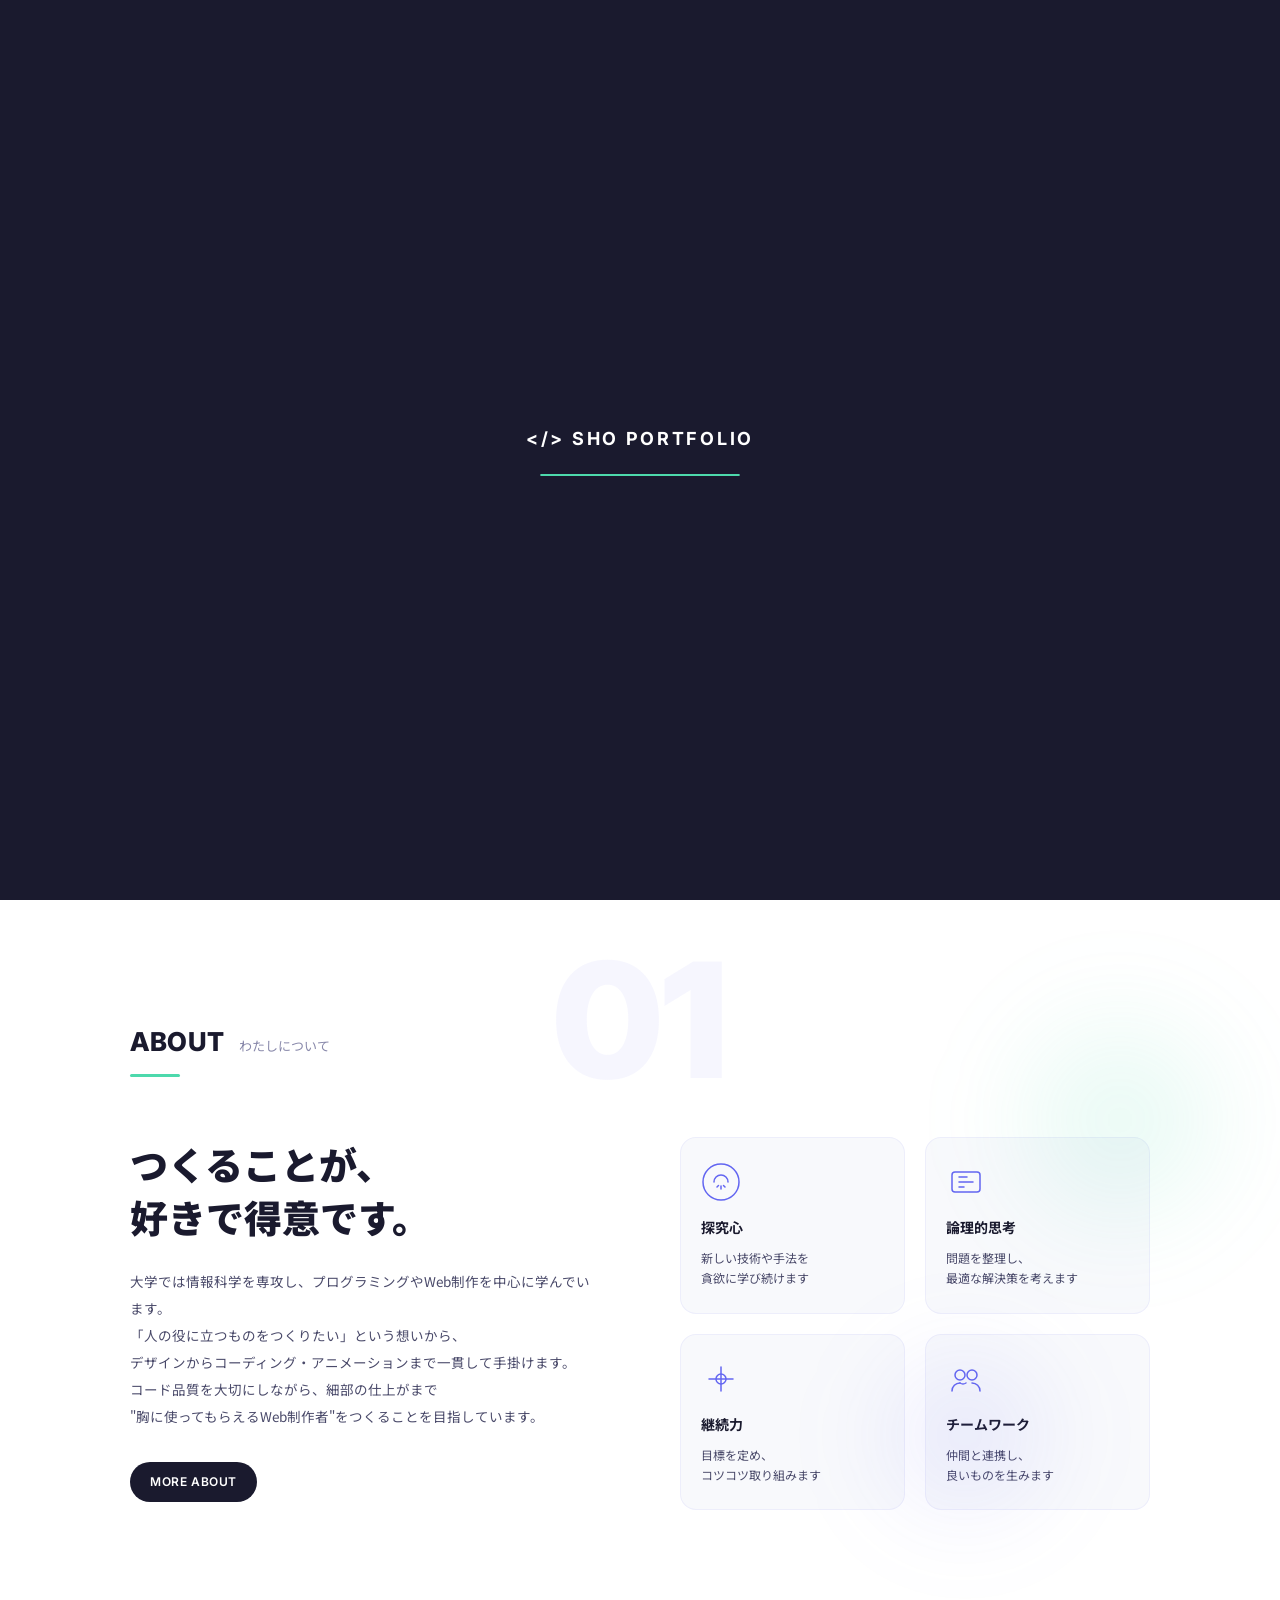
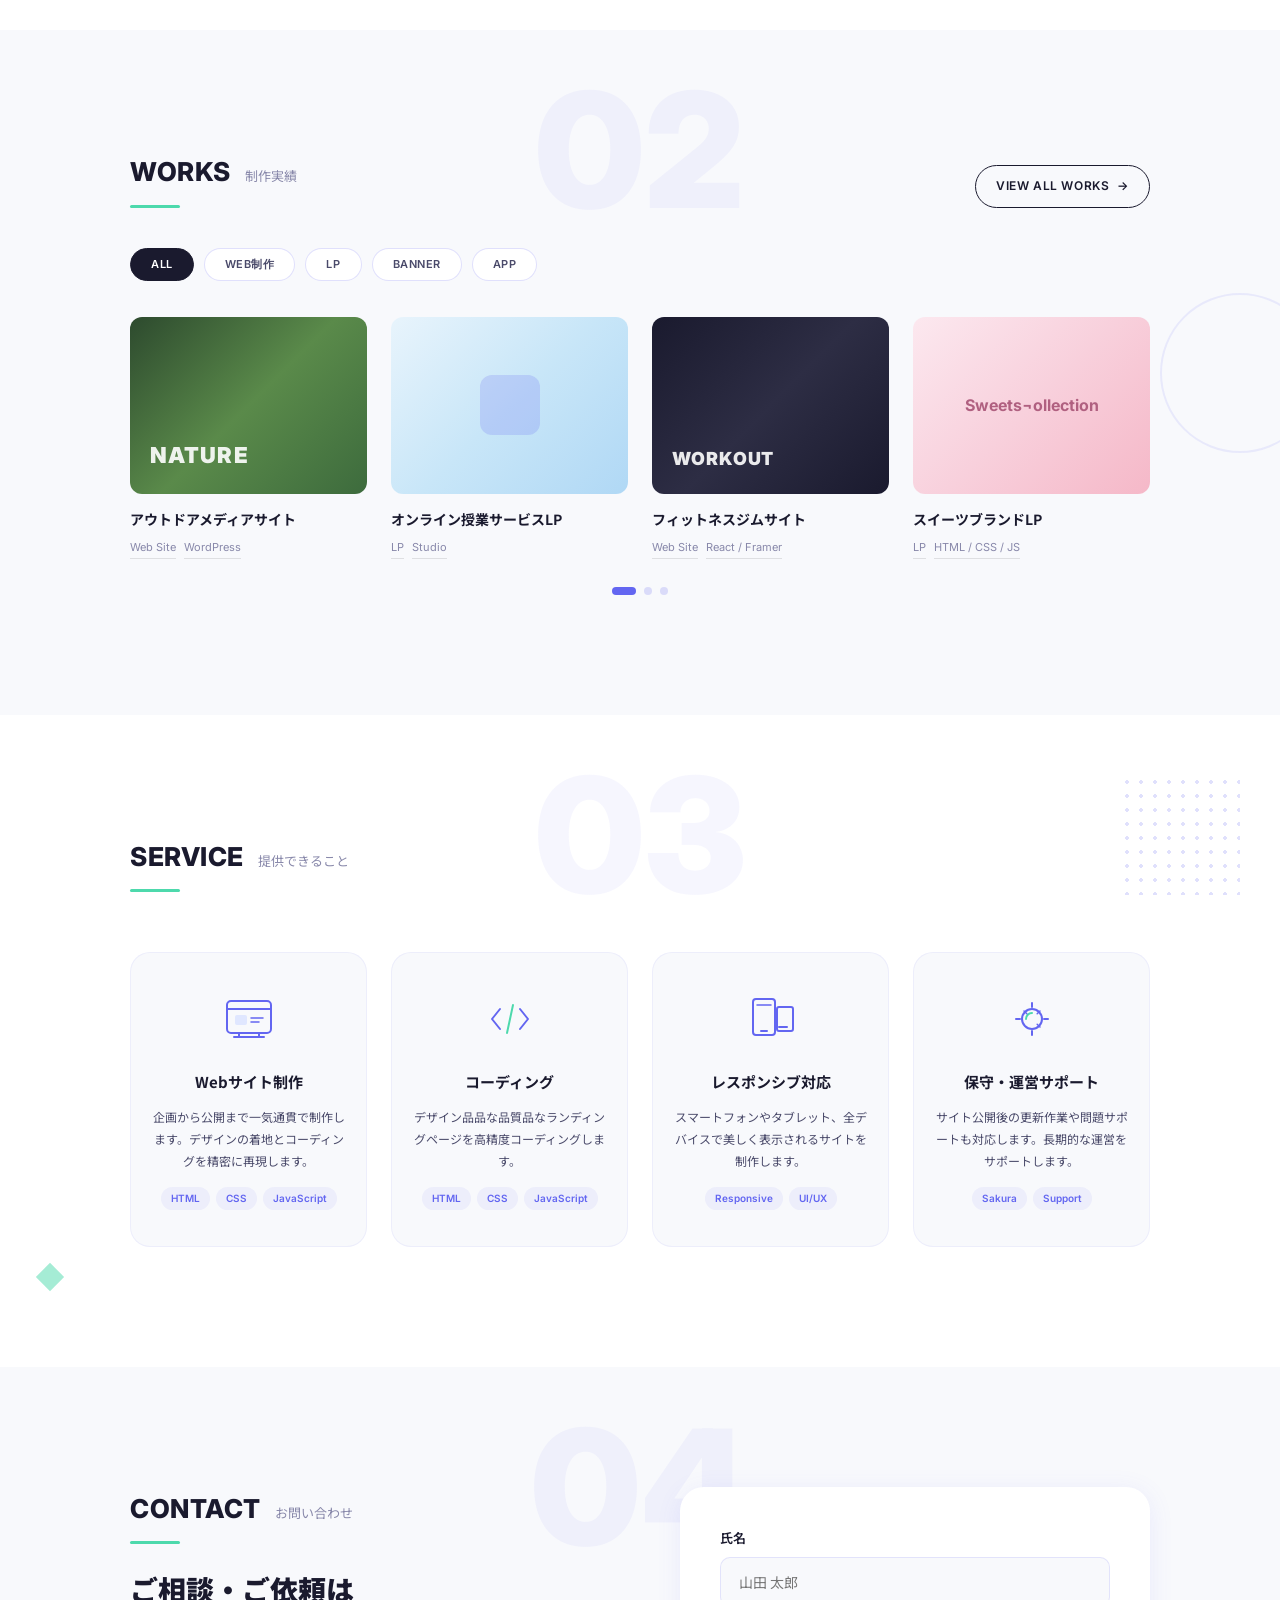
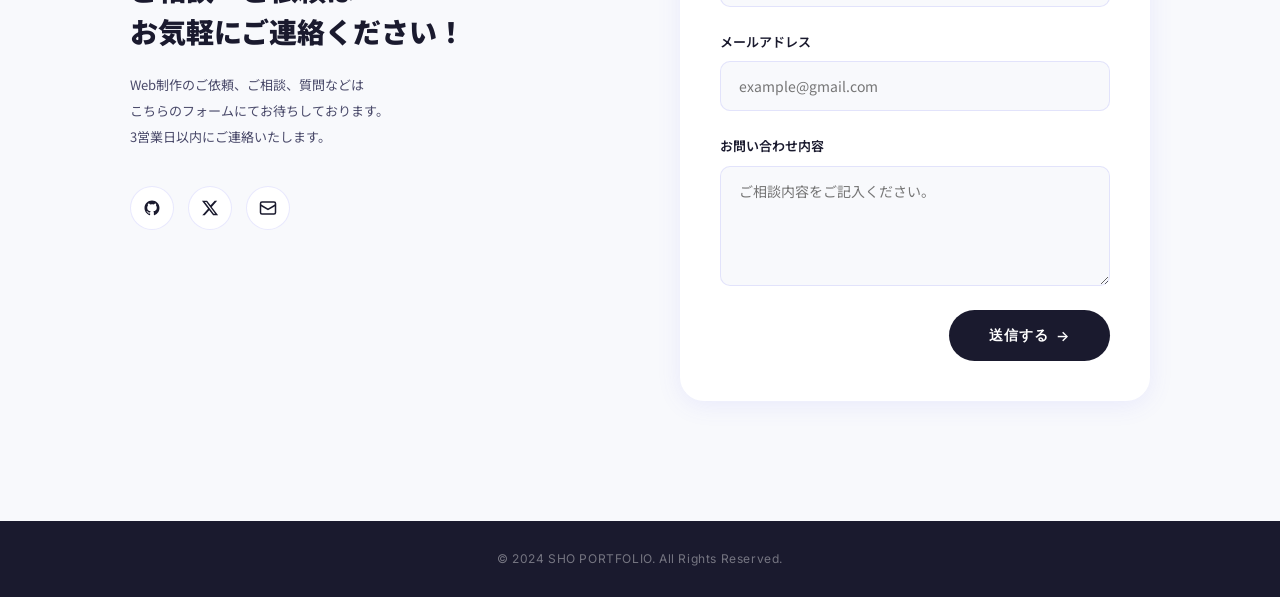
==== portfoliov3/index.html @ fa310959 "a" ====
<!DOCTYPE html>
<html lang="ja">
<head>
  <meta charset="UTF-8" />
  <meta name="viewport" content="width=device-width, initial-scale=1.0" />
  <title>SHO PORTFOLIO</title>
  <link rel="stylesheet" href="css/style.css" />
  <link rel="stylesheet" href="css/animations.css" />
  <link rel="preconnect" href="https://fonts.googleapis.com" />
  <link rel="preconnect" href="https://fonts.gstatic.com" crossorigin />
  <link href="https://fonts.googleapis.com/css2?family=Noto+Sans+JP:wght@400;500;700;900&family=Inter:wght@400;500;600;700;800&display=swap" rel="stylesheet" />
</head>
<body>

  <!-- ========== HEADER ========== -->
  <header class="header" id="header">
    <div class="header__inner">
      <a href="#" class="header__logo">
        <span class="logo-bracket">&lt;/&gt;</span>
        <span class="logo-text">SHO PORTFOLIO</span>
      </a>
      <nav class="header__nav" id="headerNav">
        <ul class="nav-list">
          <li><a href="#about" class="nav-link">ABOUT</a></li>
          <li><a href="#works" class="nav-link">WORKS</a></li>
          <li><a href="#service" class="nav-link">SERVICE</a></li>
          <li><a href="#contact" class="nav-link">CONTACT</a></li>
        </ul>
      </nav>
      <button class="header__menu-btn" id="menuBtn" aria-label="メニュー">
        <span></span>
        <span></span>
        <span></span>
      </button>
    </div>
  </header>

  <!-- ========== HERO ========== -->
  <section class="hero" id="hero">
    <div class="hero__bg-dots"></div>
    <div class="hero__inner">
      <div class="hero__content">
        <p class="hero__scroll-text">SCROLL</p>
        <h1 class="hero__title js-fade-up">
          コードで、<br />
          ワクワクを<span class="hero__title-accent">カタチ</span>にする。
        </h1>
        <p class="hero__desc js-fade-up" data-delay="100">
          ユーザーの心を動かすWebサイトをつくるために、<br />
          デザインし、コーディングし、追験しません。<br />
          つくることが好きだ、だから、もっとよくできるを繰り返す、<br />
          そんなWeb制作者を目指しています。
        </p>
        <div class="hero__btns js-fade-up" data-delay="200">
          <a href="#works" class="btn btn--primary">VIEW WORKS</a>
          <a href="#about" class="btn btn--outline">ABOUT ME <span class="btn__arrow">→</span></a>
        </div>
      </div>

      <div class="hero__visual js-fade-right">
        <!-- Decorative shapes -->
        <div class="hero__blob hero__blob--1"></div>
        <div class="hero__blob hero__blob--2"></div>
        <!-- Paper plane -->
        <div class="hero__plane">
          <svg viewBox="0 0 60 60" fill="none" xmlns="http://www.w3.org/2000/svg">
            <path d="M54 6L27 33M54 6L36 54L27 33M54 6L6 22L27 33" stroke="#6366f1" stroke-width="2.5" stroke-linecap="round" stroke-linejoin="round"/>
          </svg>
        </div>
        <!-- Code editor mockup -->
        <div class="code-editor">
          <div class="code-editor__bar">
            <span class="dot dot--red"></span>
            <span class="dot dot--yellow"></span>
            <span class="dot dot--green"></span>
          </div>
          <div class="code-editor__body">
            <div class="code-line"><span class="code-kw">function</span> <span class="code-fn">create</span><span class="code-p">()</span> <span class="code-p">{</span></div>
            <div class="code-line code-indent">idea = <span class="code-str">"ワクワク"</span>;</div>
            <div class="code-line code-indent">design = <span class="code-acc">"カタチ"</span>;</div>
            <div class="code-line code-indent"></div>
            <div class="code-line code-indent"><span class="code-kw">return</span> <span class="code-fn">impact</span><span class="code-p">(</span>idea, design<span class="code-p">)</span>;</div>
            <div class="code-line"><span class="code-p">}</span></div>
            <div class="code-cursor"></div>
          </div>
        </div>
        <!-- Bracket badge -->
        <div class="hero__badge hero__badge--curly">{ }</div>
        <div class="hero__badge hero__badge--angle">&lt;/&gt;</div>
        <!-- Dots decoration -->
        <div class="hero__dot-grid"></div>
      </div>
    </div>
  </section>

  <!-- ========== ABOUT ========== -->
  <section class="about section" id="about">
    <div class="section__number">01</div>
    <div class="about__inner inner">
      <div class="about__head js-fade-up">
        <p class="section__label">ABOUT <span class="section__label-ja">わたしについて</span></p>
        <div class="section__title-line"></div>
      </div>

      <div class="about__body">
        <div class="about__left js-fade-up">
          <h2 class="about__title">
            つくることが、<br />好きで得意です。
          </h2>
          <p class="about__text">
            大学では情報科学を専攻し、プログラミングやWeb制作を中心に学んでいます。<br />
            「人の役に立つものをつくりたい」という想いから、<br />
            デザインからコーディング・アニメーションまで一貫して手掛けます。<br />
            コード品質を大切にしながら、細部の仕上がまで<br />
            "胸に使ってもらえるWeb制作者"をつくることを目指しています。
          </p>
          <a href="#" class="btn btn--dark btn--sm">MORE ABOUT</a>
        </div>

        <div class="about__right js-fade-left">
          <div class="about__cards">
            <div class="about__card js-stagger">
              <div class="about__card-icon">
                <svg viewBox="0 0 40 40" fill="none"><circle cx="20" cy="20" r="18" stroke="#6366f1" stroke-width="1.5"/><path d="M13 20c0-3.866 3.134-7 7-7s7 3.134 7 7" stroke="#6366f1" stroke-width="1.5" stroke-linecap="round"/><path d="M20 27v-3M16 25l1.5-1.5M24 25l-1.5-1.5" stroke="#6366f1" stroke-width="1.5" stroke-linecap="round"/></svg>
              </div>
              <h3 class="about__card-title">探究心</h3>
              <p class="about__card-text">新しい技術や手法を<br />貪欲に学び続けます</p>
            </div>
            <div class="about__card js-stagger">
              <div class="about__card-icon">
                <svg viewBox="0 0 40 40" fill="none"><rect x="6" y="10" width="28" height="20" rx="3" stroke="#6366f1" stroke-width="1.5"/><path d="M13 20h14M13 15h8M13 25h5" stroke="#6366f1" stroke-width="1.5" stroke-linecap="round"/></svg>
              </div>
              <h3 class="about__card-title">論理的思考</h3>
              <p class="about__card-text">問題を整理し、<br />最適な解決策を考えます</p>
            </div>
            <div class="about__card js-stagger">
              <div class="about__card-icon">
                <svg viewBox="0 0 40 40" fill="none"><path d="M20 8v24M8 20h24" stroke="#6366f1" stroke-width="1.5" stroke-linecap="round"/><circle cx="20" cy="20" r="5" stroke="#6366f1" stroke-width="1.5"/></svg>
              </div>
              <h3 class="about__card-title">継続力</h3>
              <p class="about__card-text">目標を定め、<br />コツコツ取り組みます</p>
            </div>
            <div class="about__card js-stagger">
              <div class="about__card-icon">
                <svg viewBox="0 0 40 40" fill="none"><circle cx="14" cy="16" r="5" stroke="#6366f1" stroke-width="1.5"/><circle cx="26" cy="16" r="5" stroke="#6366f1" stroke-width="1.5"/><path d="M6 32c0-4.418 3.582-8 8-8M26 24c4.418 0 8 3.582 8 8" stroke="#6366f1" stroke-width="1.5" stroke-linecap="round"/><path d="M14 24c0 0 3 2 6 0" stroke="#6366f1" stroke-width="1.5" stroke-linecap="round"/></svg>
              </div>
              <h3 class="about__card-title">チームワーク</h3>
              <p class="about__card-text">仲間と連携し、<br />良いものを生みます</p>
            </div>
          </div>
        </div>
      </div>

      <!-- Decorative blobs -->
      <div class="about__blob about__blob--green"></div>
      <div class="about__blob about__blob--purple"></div>
    </div>
  </section>

  <!-- ========== WORKS ========== -->
  <section class="works section" id="works">
    <div class="section__number">02</div>
    <div class="works__inner inner">
      <div class="works__head js-fade-up">
        <div class="works__head-left">
          <p class="section__label">WORKS <span class="section__label-ja">制作実績</span></p>
          <div class="section__title-line"></div>
        </div>
        <a href="#" class="btn btn--outline btn--sm works__all-btn">VIEW ALL WORKS <span class="btn__arrow">→</span></a>
      </div>

      <div class="works__filter js-fade-up" data-delay="100">
        <button class="filter-btn filter-btn--active" data-filter="all">ALL</button>
        <button class="filter-btn" data-filter="web">WEB制作</button>
        <button class="filter-btn" data-filter="lp">LP</button>
        <button class="filter-btn" data-filter="banner">BANNER</button>
        <button class="filter-btn" data-filter="app">APP</button>
      </div>

      <div class="works__slider js-fade-up" data-delay="200" id="worksSlider">
        <div class="works__track" id="worksTrack">
          <div class="work-card" data-category="web">
            <div class="work-card__img work-card__img--nature">
              <div class="work-card__overlay">
                <span>→</span>
              </div>
            </div>
            <h3 class="work-card__title">アウトドアメディアサイト</h3>
            <p class="work-card__tags"><span>Web Site</span> <span>WordPress</span></p>
          </div>
          <div class="work-card" data-category="lp">
            <div class="work-card__img work-card__img--online">
              <div class="work-card__overlay">
                <span>→</span>
              </div>
            </div>
            <h3 class="work-card__title">オンライン授業サービスLP</h3>
            <p class="work-card__tags"><span>LP</span> <span>Studio</span></p>
          </div>
          <div class="work-card" data-category="web">
            <div class="work-card__img work-card__img--workout">
              <div class="work-card__overlay">
                <span>→</span>
              </div>
            </div>
            <h3 class="work-card__title">フィットネスジムサイト</h3>
            <p class="work-card__tags"><span>Web Site</span> <span>React / Framer</span></p>
          </div>
          <div class="work-card" data-category="lp">
            <div class="work-card__img work-card__img--sweets">
              <div class="work-card__overlay">
                <span>→</span>
              </div>
            </div>
            <h3 class="work-card__title">スイーツブランドLP</h3>
            <p class="work-card__tags"><span>LP</span> <span>HTML / CSS / JS</span></p>
          </div>
          <div class="work-card" data-category="app">
            <div class="work-card__img work-card__img--app">
              <div class="work-card__overlay">
                <span>→</span>
              </div>
            </div>
            <h3 class="work-card__title">タスク管理アプリ</h3>
            <p class="work-card__tags"><span>APP</span> <span>React / Node.js</span></p>
          </div>
        </div>
        <div class="works__dots" id="worksDots">
          <button class="works__dot works__dot--active" data-index="0"></button>
          <button class="works__dot" data-index="1"></button>
          <button class="works__dot" data-index="2"></button>
        </div>
      </div>
    </div>
    <div class="works__deco works__deco--circle"></div>
  </section>

  <!-- ========== SERVICE ========== -->
  <section class="service section" id="service">
    <div class="section__number">03</div>
    <div class="service__inner inner">
      <div class="service__head js-fade-up">
        <p class="section__label">SERVICE <span class="section__label-ja">提供できること</span></p>
        <div class="section__title-line"></div>
      </div>

      <div class="service__grid">
        <div class="service__card js-stagger">
          <div class="service__icon">
            <svg viewBox="0 0 60 60" fill="none" xmlns="http://www.w3.org/2000/svg">
              <rect x="8" y="12" width="44" height="32" rx="4" stroke="#6366f1" stroke-width="2"/>
              <path d="M8 20h44" stroke="#6366f1" stroke-width="2"/>
              <path d="M20 44v4M40 44v4M15 48h30" stroke="#6366f1" stroke-width="2" stroke-linecap="round"/>
              <rect x="16" y="26" width="12" height="10" rx="2" fill="#e0e7ff"/>
              <path d="M32 29h12M32 33h8" stroke="#6366f1" stroke-width="1.5" stroke-linecap="round"/>
            </svg>
          </div>
          <h3 class="service__card-title">Webサイト制作</h3>
          <p class="service__card-text">企画から公開まで一気通貫で制作します。デザインの着地とコーディングを精密に再現します。</p>
          <div class="service__tags"><span>HTML</span><span>CSS</span><span>JavaScript</span></div>
        </div>

        <div class="service__card js-stagger">
          <div class="service__icon">
            <svg viewBox="0 0 60 60" fill="none" xmlns="http://www.w3.org/2000/svg">
              <path d="M20 20l-8 10 8 10M40 20l8 10-8 10" stroke="#6366f1" stroke-width="2" stroke-linecap="round" stroke-linejoin="round"/>
              <path d="M33 16l-6 28" stroke="#4dd9ac" stroke-width="2" stroke-linecap="round"/>
            </svg>
          </div>
          <h3 class="service__card-title">コーディング</h3>
          <p class="service__card-text">デザイン品品な品質品なランディングページを高精度コーディングします。</p>
          <div class="service__tags"><span>HTML</span><span>CSS</span><span>JavaScript</span></div>
        </div>

        <div class="service__card js-stagger">
          <div class="service__icon">
            <svg viewBox="0 0 60 60" fill="none" xmlns="http://www.w3.org/2000/svg">
              <rect x="12" y="10" width="22" height="36" rx="3" stroke="#6366f1" stroke-width="2"/>
              <rect x="36" y="18" width="16" height="24" rx="2" stroke="#6366f1" stroke-width="2"/>
              <path d="M20 42h6M38 38h8" stroke="#6366f1" stroke-width="2" stroke-linecap="round"/>
              <path d="M16 16h14" stroke="#6366f1" stroke-width="1.5" stroke-linecap="round"/>
            </svg>
          </div>
          <h3 class="service__card-title">レスポンシブ対応</h3>
          <p class="service__card-text">スマートフォンやタブレット、全デバイスで美しく表示されるサイトを制作します。</p>
          <div class="service__tags"><span>Responsive</span><span>UI/UX</span></div>
        </div>

        <div class="service__card js-stagger">
          <div class="service__icon">
            <svg viewBox="0 0 60 60" fill="none" xmlns="http://www.w3.org/2000/svg">
              <path d="M30 14v4M30 42v4M14 30h4M42 30h4" stroke="#6366f1" stroke-width="2" stroke-linecap="round"/>
              <circle cx="30" cy="30" r="10" stroke="#6366f1" stroke-width="2"/>
              <path d="M24 30c0-3.314 2.686-6 6-6" stroke="#4dd9ac" stroke-width="2" stroke-linecap="round"/>
              <path d="M22 22l2.828 2.828M35.172 35.172L38 38M38 22l-2.828 2.828" stroke="#6366f1" stroke-width="1.5" stroke-linecap="round"/>
            </svg>
          </div>
          <h3 class="service__card-title">保守・運営サポート</h3>
          <p class="service__card-text">サイト公開後の更新作業や問題サポートも対応します。長期的な運営をサポートします。</p>
          <div class="service__tags"><span>Sakura</span><span>Support</span></div>
        </div>
      </div>
    </div>

    <!-- Decorative dots -->
    <div class="service__deco service__deco--dots"></div>
    <div class="service__deco service__deco--diamond"></div>
  </section>

  <!-- ========== CONTACT ========== -->
  <section class="contact section" id="contact">
    <div class="section__number">04</div>
    <div class="contact__inner inner">
      <div class="contact__left js-fade-up">
        <p class="section__label">CONTACT <span class="section__label-ja">お問い合わせ</span></p>
        <div class="section__title-line"></div>
        <h2 class="contact__title">
          ご相談・ご依頼は<br />お気軽にご連絡ください！
        </h2>
        <p class="contact__text">
          Web制作のご依頼、ご相談、質問などは<br />
          こちらのフォームにてお待ちしております。<br />
          3営業日以内にご連絡いたします。
        </p>
        <div class="contact__socials">
          <a href="#" class="social-link" aria-label="GitHub">
            <svg viewBox="0 0 24 24" fill="currentColor"><path d="M12 2C6.477 2 2 6.484 2 12.017c0 4.425 2.865 8.18 6.839 9.504.5.092.682-.217.682-.483 0-.237-.008-.868-.013-1.703-2.782.605-3.369-1.343-3.369-1.343-.454-1.158-1.11-1.466-1.11-1.466-.908-.62.069-.608.069-.608 1.003.07 1.531 1.032 1.531 1.032.892 1.53 2.341 1.088 2.91.832.092-.647.35-1.088.636-1.338-2.22-.253-4.555-1.113-4.555-4.951 0-1.093.39-1.988 1.029-2.688-.103-.253-.446-1.272.098-2.65 0 0 .84-.27 2.75 1.026A9.564 9.564 0 0112 6.844c.85.004 1.705.115 2.504.337 1.909-1.296 2.747-1.027 2.747-1.027.546 1.379.202 2.398.1 2.651.64.7 1.028 1.595 1.028 2.688 0 3.848-2.339 4.695-4.566 4.943.359.309.678.92.678 1.855 0 1.338-.012 2.419-.012 2.747 0 .268.18.58.688.482A10.019 10.019 0 0022 12.017C22 6.484 17.522 2 12 2z"/></svg>
          </a>
          <a href="#" class="social-link" aria-label="X (Twitter)">
            <svg viewBox="0 0 24 24" fill="currentColor"><path d="M18.244 2.25h3.308l-7.227 8.26 8.502 11.24H16.17l-5.214-6.817L4.99 21.75H1.68l7.73-8.835L1.254 2.25H8.08l4.713 6.231zm-1.161 17.52h1.833L7.084 4.126H5.117z"/></svg>
          </a>
          <a href="mailto:example@gmail.com" class="social-link" aria-label="メール">
            <svg viewBox="0 0 24 24" fill="none" stroke="currentColor" stroke-width="2"><rect x="2" y="4" width="20" height="16" rx="2"/><path d="M2 8l10 6 10-6"/></svg>
          </a>
        </div>
      </div>

      <div class="contact__right js-fade-left">
        <form class="contact-form" id="contactForm">
          <div class="form-group">
            <label class="form-label" for="name">氏名</label>
            <input type="text" id="name" name="name" class="form-input" placeholder="山田 太郎" required />
          </div>
          <div class="form-group">
            <label class="form-label" for="email">メールアドレス</label>
            <input type="email" id="email" name="email" class="form-input" placeholder="example@gmail.com" required />
          </div>
          <div class="form-group">
            <label class="form-label" for="message">お問い合わせ内容</label>
            <textarea id="message" name="message" class="form-textarea" placeholder="ご相談内容をご記入ください。" required></textarea>
          </div>
          <button type="submit" class="btn btn--submit">
            送信する <span class="btn__arrow">→</span>
          </button>
        </form>
      </div>
    </div>
  </section>

  <!-- ========== FOOTER ========== -->
  <footer class="footer">
    <p class="footer__copy">© 2024 SHO PORTFOLIO. All Rights Reserved.</p>
  </footer>

  <!-- Back to Top -->
  <button class="back-to-top" id="backToTop" aria-label="ページトップへ">
    <svg viewBox="0 0 24 24" fill="none" stroke="currentColor" stroke-width="2"><path d="M18 15l-6-6-6 6"/></svg>
  </button>

  <!-- Mobile Nav Overlay -->
  <div class="mobile-nav" id="mobileNav">
    <ul class="mobile-nav__list">
      <li><a href="#about" class="mobile-nav__link">ABOUT</a></li>
      <li><a href="#works" class="mobile-nav__link">WORKS</a></li>
      <li><a href="#service" class="mobile-nav__link">SERVICE</a></li>
      <li><a href="#contact" class="mobile-nav__link">CONTACT</a></li>
    </ul>
  </div>

  <script src="js/main.js"></script>
</body>
</html>
---- portfoliov3/css/style.css ----
/* =========================================
   RESET & BASE
========================================= */
*, *::before, *::after {
  box-sizing: border-box;
  margin: 0;
  padding: 0;
}

:root {
  --color-bg: #f8f9fc;
  --color-white: #ffffff;
  --color-dark: #1a1a2e;
  --color-dark-light: #2d2d44;
  --color-text: #4a4a6a;
  --color-text-light: #8888aa;
  --color-primary: #6366f1;
  --color-primary-light: #818cf8;
  --color-accent: #4dd9ac;
  --color-pink: #f0a0b8;
  --color-number: rgba(99, 102, 241, 0.06);
  --font-ja: 'Noto Sans JP', sans-serif;
  --font-en: 'Inter', sans-serif;
  --transition: 0.4s cubic-bezier(0.4, 0, 0.2, 1);
  --shadow: 0 4px 24px rgba(99, 102, 241, 0.10);
  --shadow-hover: 0 12px 40px rgba(99, 102, 241, 0.18);
}

html {
  scroll-behavior: smooth;
  font-size: 16px;
}

body {
  font-family: var(--font-ja);
  background-color: var(--color-bg);
  color: var(--color-text);
  line-height: 1.7;
  overflow-x: hidden;
}

a {
  text-decoration: none;
  color: inherit;
}

ul { list-style: none; }

img { display: block; max-width: 100%; }

.inner {
  max-width: 1100px;
  margin: 0 auto;
  padding: 0 40px;
}

/* =========================================
   SCROLL ANIMATION BASE STATES
========================================= */
.js-fade-up {
  opacity: 0;
  transform: translateY(40px);
  transition: opacity 0.7s ease, transform 0.7s ease;
}

.js-fade-right {
  opacity: 0;
  transform: translateX(60px);
  transition: opacity 0.8s ease, transform 0.8s ease;
}

.js-fade-left {
  opacity: 0;
  transform: translateX(-60px);
  transition: opacity 0.8s ease, transform 0.8s ease;
}

.js-stagger {
  opacity: 0;
  transform: translateY(30px);
  transition: opacity 0.6s ease, transform 0.6s ease;
}

.js-fade-up.is-visible,
.js-fade-right.is-visible,
.js-fade-left.is-visible,
.js-stagger.is-visible {
  opacity: 1;
  transform: translate(0, 0);
}

/* =========================================
   BUTTONS
========================================= */
.btn {
  display: inline-flex;
  align-items: center;
  gap: 8px;
  padding: 14px 28px;
  border-radius: 50px;
  font-family: var(--font-en);
  font-size: 13px;
  font-weight: 600;
  letter-spacing: 0.05em;
  cursor: pointer;
  border: none;
  transition: var(--transition);
  position: relative;
  overflow: hidden;
}

.btn::before {
  content: '';
  position: absolute;
  inset: 0;
  background: rgba(255,255,255,0.15);
  transform: translateX(-100%);
  transition: transform 0.3s ease;
}

.btn:hover::before {
  transform: translateX(0);
}

.btn--primary {
  background: var(--color-dark);
  color: var(--color-white);
}

.btn--primary:hover {
  background: var(--color-primary);
  transform: translateY(-2px);
  box-shadow: var(--shadow-hover);
}

.btn--outline {
  background: transparent;
  color: var(--color-dark);
  border: 1.5px solid var(--color-dark);
}

.btn--outline:hover {
  background: var(--color-dark);
  color: var(--color-white);
  transform: translateY(-2px);
}

.btn--dark {
  background: var(--color-dark);
  color: var(--color-white);
}

.btn--dark:hover {
  background: var(--color-primary);
  transform: translateY(-2px);
  box-shadow: var(--shadow-hover);
}

.btn--sm {
  padding: 10px 20px;
  font-size: 12px;
}

.btn--submit {
  background: var(--color-dark);
  color: var(--color-white);
  padding: 16px 40px;
  font-size: 14px;
  margin-left: auto;
}

.btn--submit:hover {
  background: var(--color-primary);
  transform: translateY(-2px);
  box-shadow: var(--shadow-hover);
}

.btn__arrow {
  display: inline-block;
  transition: transform 0.3s ease;
}

.btn:hover .btn__arrow {
  transform: translateX(4px);
}

/* =========================================
   SECTION COMMON
========================================= */
.section {
  position: relative;
  padding: 120px 0;
  overflow: hidden;
}

.section__number {
  position: absolute;
  top: 40px;
  left: 50%;
  transform: translateX(-50%);
  font-family: var(--font-en);
  font-size: 160px;
  font-weight: 900;
  color: var(--color-number);
  line-height: 1;
  pointer-events: none;
  user-select: none;
  z-index: 0;
}

.section__label {
  font-family: var(--font-en);
  font-size: 26px;
  font-weight: 800;
  color: var(--color-dark);
  letter-spacing: 0.02em;
  display: flex;
  align-items: baseline;
  gap: 14px;
}

.section__label-ja {
  font-family: var(--font-ja);
  font-size: 13px;
  font-weight: 400;
  color: var(--color-text-light);
  letter-spacing: 0;
}

.section__title-line {
  width: 50px;
  height: 3px;
  background: var(--color-accent);
  border-radius: 2px;
  margin-top: 10px;
  position: relative;
  overflow: hidden;
}

.section__title-line::after {
  content: '';
  position: absolute;
  left: -100%;
  top: 0;
  width: 100%;
  height: 100%;
  background: var(--color-primary);
  animation: lineSlide 2s ease 0.5s infinite;
}

@keyframes lineSlide {
  0% { left: -100%; }
  50% { left: 0%; }
  100% { left: 100%; }
}

/* =========================================
   HEADER
========================================= */
.header {
  position: fixed;
  top: 0;
  left: 0;
  width: 100%;
  z-index: 100;
  padding: 20px 0;
  transition: background 0.4s ease, box-shadow 0.4s ease, padding 0.4s ease;
}

.header.is-scrolled {
  background: rgba(248, 249, 252, 0.95);
  backdrop-filter: blur(10px);
  box-shadow: 0 2px 20px rgba(99, 102, 241, 0.08);
  padding: 14px 0;
}

.header__inner {
  max-width: 1200px;
  margin: 0 auto;
  padding: 0 40px;
  display: flex;
  align-items: center;
  justify-content: space-between;
}

.header__logo {
  display: flex;
  align-items: center;
  gap: 8px;
}

.logo-bracket {
  font-family: var(--font-en);
  font-size: 16px;
  font-weight: 700;
  color: var(--color-primary);
}

.logo-text {
  font-family: var(--font-en);
  font-size: 13px;
  font-weight: 700;
  letter-spacing: 0.1em;
  color: var(--color-dark);
}

.nav-list {
  display: flex;
  gap: 36px;
}

.nav-link {
  font-family: var(--font-en);
  font-size: 12px;
  font-weight: 600;
  letter-spacing: 0.1em;
  color: var(--color-dark);
  position: relative;
  transition: color 0.3s ease;
}

.nav-link::after {
  content: '';
  position: absolute;
  bottom: -4px;
  left: 0;
  width: 0;
  height: 2px;
  background: var(--color-primary);
  transition: width 0.3s ease;
  border-radius: 1px;
}

.nav-link:hover { color: var(--color-primary); }
.nav-link:hover::after { width: 100%; }

.header__menu-btn {
  display: none;
  flex-direction: column;
  gap: 5px;
  background: none;
  border: none;
  cursor: pointer;
  padding: 4px;
  width: 36px;
  height: 36px;
  justify-content: center;
  align-items: center;
}

.header__menu-btn span {
  display: block;
  width: 22px;
  height: 2px;
  background: var(--color-dark);
  border-radius: 1px;
  transition: var(--transition);
}

.header__menu-btn.is-open span:nth-child(1) {
  transform: translateY(7px) rotate(45deg);
}
.header__menu-btn.is-open span:nth-child(2) {
  opacity: 0;
}
.header__menu-btn.is-open span:nth-child(3) {
  transform: translateY(-7px) rotate(-45deg);
}

/* Mobile Nav */
.mobile-nav {
  position: fixed;
  inset: 0;
  background: var(--color-dark);
  z-index: 99;
  display: flex;
  align-items: center;
  justify-content: center;
  opacity: 0;
  pointer-events: none;
  transition: opacity 0.4s ease;
}

.mobile-nav.is-open {
  opacity: 1;
  pointer-events: all;
}

.mobile-nav__list {
  text-align: center;
  display: flex;
  flex-direction: column;
  gap: 40px;
}

.mobile-nav__link {
  font-family: var(--font-en);
  font-size: 32px;
  font-weight: 700;
  color: var(--color-white);
  letter-spacing: 0.1em;
  transition: color 0.3s ease;
}

.mobile-nav__link:hover {
  color: var(--color-accent);
}

/* =========================================
   HERO
========================================= */
.hero {
  min-height: 100vh;
  display: flex;
  align-items: center;
  padding: 120px 0 80px;
  position: relative;
  overflow: hidden;
}

.hero__bg-dots {
  position: absolute;
  inset: 0;
  background-image: radial-gradient(circle, rgba(99,102,241,0.08) 1px, transparent 1px);
  background-size: 30px 30px;
  pointer-events: none;
}

.hero__inner {
  max-width: 1200px;
  margin: 0 auto;
  padding: 0 40px;
  display: grid;
  grid-template-columns: 1fr 1fr;
  gap: 60px;
  align-items: center;
  width: 100%;
  position: relative;
  z-index: 1;
}

.hero__content {
  position: relative;
}

.hero__scroll-text {
  position: absolute;
  left: -80px;
  top: 50%;
  transform: translateY(-50%) rotate(-90deg);
  font-family: var(--font-en);
  font-size: 10px;
  font-weight: 600;
  letter-spacing: 0.3em;
  color: var(--color-text-light);
  display: flex;
  align-items: center;
  gap: 8px;
}

.hero__scroll-text::before {
  content: '';
  width: 40px;
  height: 1px;
  background: var(--color-text-light);
  display: block;
  animation: scrollLine 2s ease infinite;
}

@keyframes scrollLine {
  0%, 100% { transform: scaleX(1); opacity: 1; }
  50% { transform: scaleX(0.5); opacity: 0.5; }
}

.hero__title {
  font-family: var(--font-ja);
  font-size: clamp(32px, 4vw, 52px);
  font-weight: 900;
  color: var(--color-dark);
  line-height: 1.3;
  margin-bottom: 24px;
  animation: fadeSlideUp 0.9s ease 0.2s both;
}

.hero__title-accent {
  color: var(--color-accent);
  position: relative;
  display: inline-block;
}

.hero__title-accent::after {
  content: '';
  position: absolute;
  bottom: 2px;
  left: 0;
  width: 100%;
  height: 4px;
  background: var(--color-accent);
  opacity: 0.3;
  border-radius: 2px;
}

.hero__desc {
  font-size: 14px;
  line-height: 1.9;
  color: var(--color-text);
  margin-bottom: 36px;
  animation: fadeSlideUp 0.9s ease 0.4s both;
}

.hero__btns {
  display: flex;
  gap: 16px;
  flex-wrap: wrap;
  animation: fadeSlideUp 0.9s ease 0.6s both;
}

@keyframes fadeSlideUp {
  from {
    opacity: 0;
    transform: translateY(30px);
  }
  to {
    opacity: 1;
    transform: translateY(0);
  }
}

/* Hero Visual */
.hero__visual {
  position: relative;
  height: 460px;
  animation: fadeSlideRight 1s ease 0.4s both;
}

@keyframes fadeSlideRight {
  from {
    opacity: 0;
    transform: translateX(40px);
  }
  to {
    opacity: 1;
    transform: translateX(0);
  }
}

.hero__blob {
  position: absolute;
  border-radius: 50%;
  filter: blur(50px);
  pointer-events: none;
}

.hero__blob--1 {
  width: 280px;
  height: 280px;
  background: radial-gradient(circle, rgba(77, 217, 172, 0.25) 0%, transparent 70%);
  top: -20px;
  right: 20px;
  animation: blobFloat 6s ease-in-out infinite;
}

.hero__blob--2 {
  width: 200px;
  height: 200px;
  background: radial-gradient(circle, rgba(99, 102, 241, 0.15) 0%, transparent 70%);
  bottom: 20px;
  left: 20px;
  animation: blobFloat 8s ease-in-out infinite reverse;
}

@keyframes blobFloat {
  0%, 100% { transform: translate(0, 0) scale(1); }
  33% { transform: translate(10px, -15px) scale(1.05); }
  66% { transform: translate(-10px, 10px) scale(0.95); }
}

.hero__plane {
  position: absolute;
  top: 10px;
  right: 60px;
  width: 60px;
  height: 60px;
  animation: planeFly 4s ease-in-out infinite;
  z-index: 2;
}

@keyframes planeFly {
  0%, 100% { transform: translate(0, 0) rotate(0deg); }
  25% { transform: translate(8px, -8px) rotate(5deg); }
  75% { transform: translate(-5px, 5px) rotate(-3deg); }
}

/* Code Editor */
.code-editor {
  position: absolute;
  top: 50%;
  left: 50%;
  transform: translate(-50%, -50%);
  width: 340px;
  background: var(--color-white);
  border-radius: 16px;
  box-shadow: 0 20px 60px rgba(99, 102, 241, 0.15);
  overflow: hidden;
  z-index: 2;
}

.code-editor__bar {
  background: #f0f0f4;
  padding: 12px 16px;
  display: flex;
  gap: 8px;
  align-items: center;
}

.dot {
  width: 12px;
  height: 12px;
  border-radius: 50%;
}
.dot--red { background: #ff5f57; }
.dot--yellow { background: #ffbd2e; }
.dot--green { background: #28ca41; }

.code-editor__body {
  padding: 20px 24px;
  font-family: 'Consolas', 'Monaco', monospace;
  font-size: 13.5px;
  line-height: 1.8;
  background: var(--color-white);
}

.code-line {
  white-space: nowrap;
}

.code-indent {
  padding-left: 20px;
}

.code-kw { color: #6366f1; font-weight: 600; }
.code-fn { color: #06b6d4; }
.code-p { color: #64748b; }
.code-str { color: var(--color-primary); }
.code-acc { color: var(--color-accent); }

.code-cursor {
  display: inline-block;
  width: 2px;
  height: 18px;
  background: var(--color-primary);
  vertical-align: middle;
  margin-left: 2px;
  animation: blink 1s step-end infinite;
}

@keyframes blink {
  0%, 100% { opacity: 1; }
  50% { opacity: 0; }
}

/* Badges */
.hero__badge {
  position: absolute;
  background: var(--color-white);
  border-radius: 12px;
  box-shadow: var(--shadow);
  font-family: var(--font-en);
  font-weight: 700;
  color: var(--color-primary);
  display: flex;
  align-items: center;
  justify-content: center;
  z-index: 3;
}

.hero__badge--curly {
  top: 60px;
  right: 0;
  width: 56px;
  height: 56px;
  font-size: 18px;
  animation: badgeFloat 3s ease-in-out infinite;
}

.hero__badge--angle {
  bottom: 80px;
  right: -10px;
  width: 56px;
  height: 56px;
  font-size: 16px;
  background: var(--color-primary);
  color: var(--color-white);
  animation: badgeFloat 4s ease-in-out infinite reverse;
}

@keyframes badgeFloat {
  0%, 100% { transform: translateY(0); }
  50% { transform: translateY(-10px); }
}

.hero__dot-grid {
  position: absolute;
  bottom: 20px;
  left: -20px;
  width: 100px;
  height: 100px;
  background-image: radial-gradient(circle, rgba(99,102,241,0.3) 2px, transparent 2px);
  background-size: 14px 14px;
  pointer-events: none;
  z-index: 1;
}

/* =========================================
   ABOUT
========================================= */
.about {
  background: var(--color-white);
}

.about__inner {
  position: relative;
  z-index: 1;
}

.about__head {
  margin-bottom: 60px;
}

.about__body {
  display: grid;
  grid-template-columns: 1fr 1fr;
  gap: 80px;
  align-items: start;
}

.about__title {
  font-size: clamp(26px, 3vw, 38px);
  font-weight: 900;
  color: var(--color-dark);
  line-height: 1.4;
  margin-bottom: 24px;
}

.about__text {
  font-size: 13.5px;
  line-height: 2;
  color: var(--color-text);
  margin-bottom: 32px;
}

.about__cards {
  display: grid;
  grid-template-columns: 1fr 1fr;
  gap: 20px;
}

.about__card {
  background: var(--color-bg);
  border-radius: 16px;
  padding: 24px 20px;
  border: 1px solid rgba(99, 102, 241, 0.08);
  transition: var(--transition);
}

.about__card:hover {
  transform: translateY(-4px);
  box-shadow: var(--shadow-hover);
  border-color: rgba(99, 102, 241, 0.2);
}

.about__card-icon {
  width: 40px;
  height: 40px;
  margin-bottom: 14px;
}

.about__card-title {
  font-size: 14px;
  font-weight: 700;
  color: var(--color-dark);
  margin-bottom: 8px;
}

.about__card-text {
  font-size: 12px;
  line-height: 1.7;
  color: var(--color-text);
}

/* About blobs */
.about__blob {
  position: absolute;
  border-radius: 50%;
  pointer-events: none;
}

.about__blob--green {
  width: 300px;
  height: 300px;
  background: radial-gradient(circle, rgba(77, 217, 172, 0.15) 0%, transparent 70%);
  top: -50px;
  right: -80px;
  filter: blur(40px);
  animation: blobFloat 7s ease-in-out infinite;
}

.about__blob--purple {
  width: 250px;
  height: 250px;
  background: radial-gradient(circle, rgba(99, 102, 241, 0.12) 0%, transparent 70%);
  bottom: -50px;
  right: 100px;
  filter: blur(40px);
  animation: blobFloat 9s ease-in-out infinite reverse;
}

/* =========================================
   WORKS
========================================= */
.works {
  background: var(--color-bg);
}

.works__inner {
  position: relative;
  z-index: 1;
}

.works__head {
  display: flex;
  align-items: flex-end;
  justify-content: space-between;
  margin-bottom: 40px;
  gap: 20px;
}

.works__filter {
  display: flex;
  gap: 10px;
  flex-wrap: wrap;
  margin-bottom: 36px;
}

.filter-btn {
  padding: 8px 20px;
  border-radius: 50px;
  border: 1.5px solid rgba(99, 102, 241, 0.2);
  background: var(--color-white);
  font-family: var(--font-en);
  font-size: 11px;
  font-weight: 600;
  letter-spacing: 0.05em;
  color: var(--color-text);
  cursor: pointer;
  transition: var(--transition);
}

.filter-btn:hover,
.filter-btn--active {
  background: var(--color-dark);
  border-color: var(--color-dark);
  color: var(--color-white);
}

.works__slider {
  overflow: hidden;
  position: relative;
}

.works__track {
  display: flex;
  gap: 24px;
  transition: transform 0.6s cubic-bezier(0.4, 0, 0.2, 1);
}

.work-card {
  flex: 0 0 calc(25% - 18px);
  cursor: pointer;
  transition: var(--transition);
}

.work-card:hover {
  transform: translateY(-6px);
}

.work-card__img {
  width: 100%;
  aspect-ratio: 4/3;
  border-radius: 12px;
  overflow: hidden;
  margin-bottom: 14px;
  position: relative;
}

.work-card__img--nature {
  background: linear-gradient(135deg, #2d4a2e 0%, #5a8a4a 50%, #3d6b3d 100%);
}

.work-card__img--nature::after {
  content: 'NATURE';
  position: absolute;
  bottom: 20px;
  left: 20px;
  font-family: var(--font-en);
  font-size: 22px;
  font-weight: 900;
  color: rgba(255,255,255,0.9);
  letter-spacing: 0.05em;
}

.work-card__img--online {
  background: linear-gradient(135deg, #e8f4fc 0%, #c8e6f8 50%, #b0d8f5 100%);
}

.work-card__img--online::after {
  content: '';
  position: absolute;
  top: 50%;
  left: 50%;
  transform: translate(-50%, -50%);
  width: 60px;
  height: 60px;
  background: var(--color-primary);
  border-radius: 12px;
  opacity: 0.2;
}

.work-card__img--workout {
  background: linear-gradient(135deg, #1a1a2e 0%, #2d2d44 50%, #1a1a2e 100%);
}

.work-card__img--workout::after {
  content: 'WORKOUT';
  position: absolute;
  bottom: 20px;
  left: 20px;
  font-family: var(--font-en);
  font-size: 18px;
  font-weight: 900;
  color: rgba(255,255,255,0.9);
  letter-spacing: 0.05em;
}

.work-card__img--sweets {
  background: linear-gradient(135deg, #fce8ef 0%, #f8d0dc 50%, #f5b8c8 100%);
}

.work-card__img--sweets::after {
  content: 'Sweets\ACollection';
  white-space: pre;
  position: absolute;
  top: 50%;
  left: 50%;
  transform: translate(-50%, -50%);
  font-family: var(--font-en);
  font-size: 16px;
  font-weight: 700;
  color: #b06080;
  text-align: center;
  line-height: 1.4;
}

.work-card__img--app {
  background: linear-gradient(135deg, #1e3a5f 0%, #2d5f8a 50%, #1e3a5f 100%);
}

.work-card__img--app::after {
  content: 'TASK APP';
  position: absolute;
  bottom: 20px;
  left: 20px;
  font-family: var(--font-en);
  font-size: 18px;
  font-weight: 900;
  color: rgba(255,255,255,0.9);
  letter-spacing: 0.05em;
}

.work-card__overlay {
  position: absolute;
  inset: 0;
  background: rgba(99, 102, 241, 0.0);
  display: flex;
  align-items: center;
  justify-content: center;
  transition: var(--transition);
  border-radius: 12px;
}

.work-card__overlay span {
  font-size: 28px;
  color: var(--color-white);
  opacity: 0;
  transform: scale(0.8);
  transition: var(--transition);
}

.work-card:hover .work-card__overlay {
  background: rgba(99, 102, 241, 0.5);
}

.work-card:hover .work-card__overlay span {
  opacity: 1;
  transform: scale(1);
}

.work-card__title {
  font-size: 14px;
  font-weight: 700;
  color: var(--color-dark);
  margin-bottom: 6px;
}

.work-card__tags {
  display: flex;
  gap: 8px;
  flex-wrap: wrap;
}

.work-card__tags span {
  font-family: var(--font-en);
  font-size: 11px;
  color: var(--color-text-light);
  border-bottom: 1px solid rgba(0,0,0,0.1);
  padding-bottom: 1px;
}

.works__dots {
  display: flex;
  gap: 8px;
  justify-content: center;
  margin-top: 28px;
}

.works__dot {
  width: 8px;
  height: 8px;
  border-radius: 50%;
  background: rgba(99, 102, 241, 0.2);
  border: none;
  cursor: pointer;
  transition: var(--transition);
  padding: 0;
}

.works__dot--active {
  background: var(--color-primary);
  width: 24px;
  border-radius: 4px;
}

.works__deco--circle {
  position: absolute;
  right: -40px;
  top: 50%;
  transform: translateY(-50%);
  width: 160px;
  height: 160px;
  border: 2px solid rgba(99, 102, 241, 0.1);
  border-radius: 50%;
  pointer-events: none;
}

/* =========================================
   SERVICE
========================================= */
.service {
  background: var(--color-white);
}

.service__inner {
  position: relative;
  z-index: 1;
}

.service__head {
  margin-bottom: 60px;
}

.service__grid {
  display: grid;
  grid-template-columns: repeat(4, 1fr);
  gap: 24px;
}

.service__card {
  text-align: center;
  padding: 36px 20px;
  border-radius: 20px;
  background: var(--color-bg);
  border: 1px solid rgba(99, 102, 241, 0.08);
  transition: var(--transition);
}

.service__card:hover {
  transform: translateY(-8px);
  box-shadow: var(--shadow-hover);
  border-color: rgba(99, 102, 241, 0.2);
  background: var(--color-white);
}

.service__icon {
  width: 60px;
  height: 60px;
  margin: 0 auto 20px;
}

.service__card-title {
  font-size: 15px;
  font-weight: 700;
  color: var(--color-dark);
  margin-bottom: 12px;
}

.service__card-text {
  font-size: 12px;
  line-height: 1.8;
  color: var(--color-text);
  margin-bottom: 16px;
}

.service__tags {
  display: flex;
  gap: 6px;
  justify-content: center;
  flex-wrap: wrap;
}

.service__tags span {
  font-family: var(--font-en);
  font-size: 10px;
  font-weight: 600;
  color: var(--color-primary);
  background: rgba(99, 102, 241, 0.08);
  padding: 3px 10px;
  border-radius: 50px;
}

.service__deco--dots {
  position: absolute;
  top: 60px;
  right: 40px;
  width: 120px;
  height: 120px;
  background-image: radial-gradient(circle, rgba(99,102,241,0.2) 2px, transparent 2px);
  background-size: 14px 14px;
  pointer-events: none;
}

.service__deco--diamond {
  position: absolute;
  bottom: 80px;
  left: 40px;
  width: 20px;
  height: 20px;
  background: var(--color-accent);
  transform: rotate(45deg);
  opacity: 0.5;
  pointer-events: none;
  animation: diamondPulse 3s ease-in-out infinite;
}

@keyframes diamondPulse {
  0%, 100% { transform: rotate(45deg) scale(1); opacity: 0.5; }
  50% { transform: rotate(45deg) scale(1.3); opacity: 0.8; }
}

/* =========================================
   CONTACT
========================================= */
.contact {
  background: var(--color-bg);
}

.contact__inner {
  position: relative;
  z-index: 1;
  display: grid;
  grid-template-columns: 1fr 1fr;
  gap: 80px;
  align-items: start;
}

.contact__title {
  font-size: clamp(20px, 2.5vw, 28px);
  font-weight: 900;
  color: var(--color-dark);
  line-height: 1.5;
  margin: 24px 0 20px;
}

.contact__text {
  font-size: 13px;
  line-height: 2;
  color: var(--color-text);
  margin-bottom: 36px;
}

.contact__socials {
  display: flex;
  gap: 14px;
}

.social-link {
  width: 44px;
  height: 44px;
  border-radius: 50%;
  background: var(--color-white);
  border: 1.5px solid rgba(99, 102, 241, 0.15);
  display: flex;
  align-items: center;
  justify-content: center;
  color: var(--color-dark);
  transition: var(--transition);
}

.social-link svg {
  width: 18px;
  height: 18px;
}

.social-link:hover {
  background: var(--color-dark);
  border-color: var(--color-dark);
  color: var(--color-white);
  transform: translateY(-3px);
  box-shadow: var(--shadow);
}

/* Contact Form */
.contact-form {
  display: flex;
  flex-direction: column;
  gap: 24px;
  background: var(--color-white);
  padding: 40px;
  border-radius: 24px;
  box-shadow: var(--shadow);
}

.form-group {
  display: flex;
  flex-direction: column;
  gap: 8px;
}

.form-label {
  font-size: 13px;
  font-weight: 600;
  color: var(--color-dark);
}

.form-input,
.form-textarea {
  padding: 14px 18px;
  border: 1.5px solid rgba(99, 102, 241, 0.15);
  border-radius: 10px;
  font-family: var(--font-ja);
  font-size: 14px;
  color: var(--color-dark);
  background: var(--color-bg);
  transition: border-color 0.3s ease, box-shadow 0.3s ease;
  outline: none;
}

.form-input:focus,
.form-textarea:focus {
  border-color: var(--color-primary);
  box-shadow: 0 0 0 3px rgba(99, 102, 241, 0.1);
  background: var(--color-white);
}

.form-textarea {
  height: 120px;
  resize: vertical;
  min-height: 100px;
}

/* =========================================
   FOOTER
========================================= */
.footer {
  background: var(--color-dark);
  padding: 28px 40px;
  text-align: center;
}

.footer__copy {
  font-family: var(--font-en);
  font-size: 12px;
  color: rgba(255, 255, 255, 0.4);
  letter-spacing: 0.05em;
}

/* =========================================
   BACK TO TOP
========================================= */
.back-to-top {
  position: fixed;
  bottom: 32px;
  right: 32px;
  width: 48px;
  height: 48px;
  border-radius: 50%;
  background: var(--color-dark);
  color: var(--color-white);
  border: none;
  cursor: pointer;
  display: flex;
  align-items: center;
  justify-content: center;
  z-index: 50;
  opacity: 0;
  transform: translateY(20px);
  transition: var(--transition);
  box-shadow: var(--shadow);
}

.back-to-top.is-visible {
  opacity: 1;
  transform: translateY(0);
}

.back-to-top:hover {
  background: var(--color-primary);
  transform: translateY(-4px);
  box-shadow: var(--shadow-hover);
}

.back-to-top svg {
  width: 20px;
  height: 20px;
}

/* =========================================
   RESPONSIVE
========================================= */
@media (max-width: 1024px) {
  .service__grid {
    grid-template-columns: repeat(2, 1fr);
  }
  
  .work-card {
    flex: 0 0 calc(33.333% - 16px);
  }
  
  .hero__inner {
    gap: 40px;
  }
  
  .about__body {
    gap: 50px;
  }
}

@media (max-width: 768px) {
  .section {
    padding: 80px 0;
  }
  
  .section__number {
    font-size: 100px;
  }
  
  .inner {
    padding: 0 24px;
  }
  
  /* Header */
  .header__nav {
    display: none;
  }
  
  .header__menu-btn {
    display: flex;
  }
  
  /* Hero */
  .hero__inner {
    grid-template-columns: 1fr;
    gap: 60px;
    padding: 0 24px;
  }
  
  .hero__visual {
    height: 320px;
    order: -1;
  }
  
  .hero__scroll-text {
    display: none;
  }
  
  .code-editor {
    width: 280px;
  }
  
  /* About */
  .about__body {
    grid-template-columns: 1fr;
    gap: 50px;
  }
  
  .about__cards {
    grid-template-columns: repeat(2, 1fr);
  }
  
  /* Works */
  .works__head {
    flex-direction: column;
    align-items: flex-start;
  }
  
  .work-card {
    flex: 0 0 calc(100% - 0px);
  }
  
  /* Service */
  .service__grid {
    grid-template-columns: repeat(2, 1fr);
  }
  
  /* Contact */
  .contact__inner {
    grid-template-columns: 1fr;
    gap: 50px;
  }
  
  .contact-form {
    padding: 28px 24px;
  }
  
  .works__all-btn {
    display: none;
  }
  
  .header__inner {
    padding: 0 24px;
  }
  
  .hero__btns {
    flex-direction: column;
    width: fit-content;
  }
}

@media (max-width: 480px) {
  .about__cards {
    grid-template-columns: 1fr 1fr;
    gap: 14px;
  }
  
  .service__grid {
    grid-template-columns: 1fr;
  }
  
  .hero__visual {
    height: 260px;
  }
  
  .code-editor {
    width: 240px;
    font-size: 11px;
  }
}
---- portfoliov3/css/animations.css ----
/* =============================================
   LOADING SCREEN
============================================= */
.loader {
  position: fixed;
  inset: 0;
  background: var(--color-dark);
  z-index: 9999;
  display: flex;
  align-items: center;
  justify-content: center;
  flex-direction: column;
  gap: 20px;
  transition: opacity 0.6s ease, visibility 0.6s ease;
}

.loader.is-hidden {
  opacity: 0;
  visibility: hidden;
  pointer-events: none;
}

.loader__logo {
  font-family: var(--font-en);
  font-size: 18px;
  font-weight: 700;
  color: var(--color-white);
  letter-spacing: 0.15em;
  opacity: 0;
  animation: loaderFadeIn 0.6s ease 0.3s forwards;
}

.loader__bar-wrap {
  width: 200px;
  height: 2px;
  background: rgba(255,255,255,0.1);
  border-radius: 1px;
  overflow: hidden;
  opacity: 0;
  animation: loaderFadeIn 0.6s ease 0.5s forwards;
}

.loader__bar {
  height: 100%;
  background: var(--color-accent);
  width: 0;
  border-radius: 1px;
  animation: loaderProgress 1.4s ease 0.6s forwards;
}

@keyframes loaderFadeIn {
  to { opacity: 1; }
}

@keyframes loaderProgress {
  to { width: 100%; }
}

/* =============================================
   TYPEWRITER EFFECT
============================================= */
.typewriter-cursor {
  display: inline-block;
  width: 2px;
  height: 1em;
  background: var(--color-accent);
  margin-left: 2px;
  vertical-align: middle;
  animation: blink 1s step-end infinite;
}

/* =============================================
   WORKS CARD HIDE/SHOW
============================================= */
.work-card.is-hidden {
  display: none;
}

/* =============================================
   WORKS CARD HIDE/SHOW
============================================= */
.work-card.is-hidden {
  display: none;
}
.form-success {
  text-align: center;
  padding: 40px;
  display: none;
}

.form-success.is-active {
  display: block;
  animation: fadeSlideUp 0.6s ease both;
}

.form-success__icon {
  width: 60px;
  height: 60px;
  background: var(--color-accent);
  border-radius: 50%;
  display: flex;
  align-items: center;
  justify-content: center;
  margin: 0 auto 16px;
  color: white;
  font-size: 24px;
}

.form-success__title {
  font-size: 18px;
  font-weight: 700;
  color: var(--color-dark);
  margin-bottom: 8px;
}

.form-success__text {
  font-size: 13px;
  color: var(--color-text);
}

/* =============================================
   HOVER REVEAL LINE (nav underline boost)
============================================= */
.nav-link.is-active {
  color: var(--color-primary);
}
.nav-link.is-active::after {
  width: 100%;
}
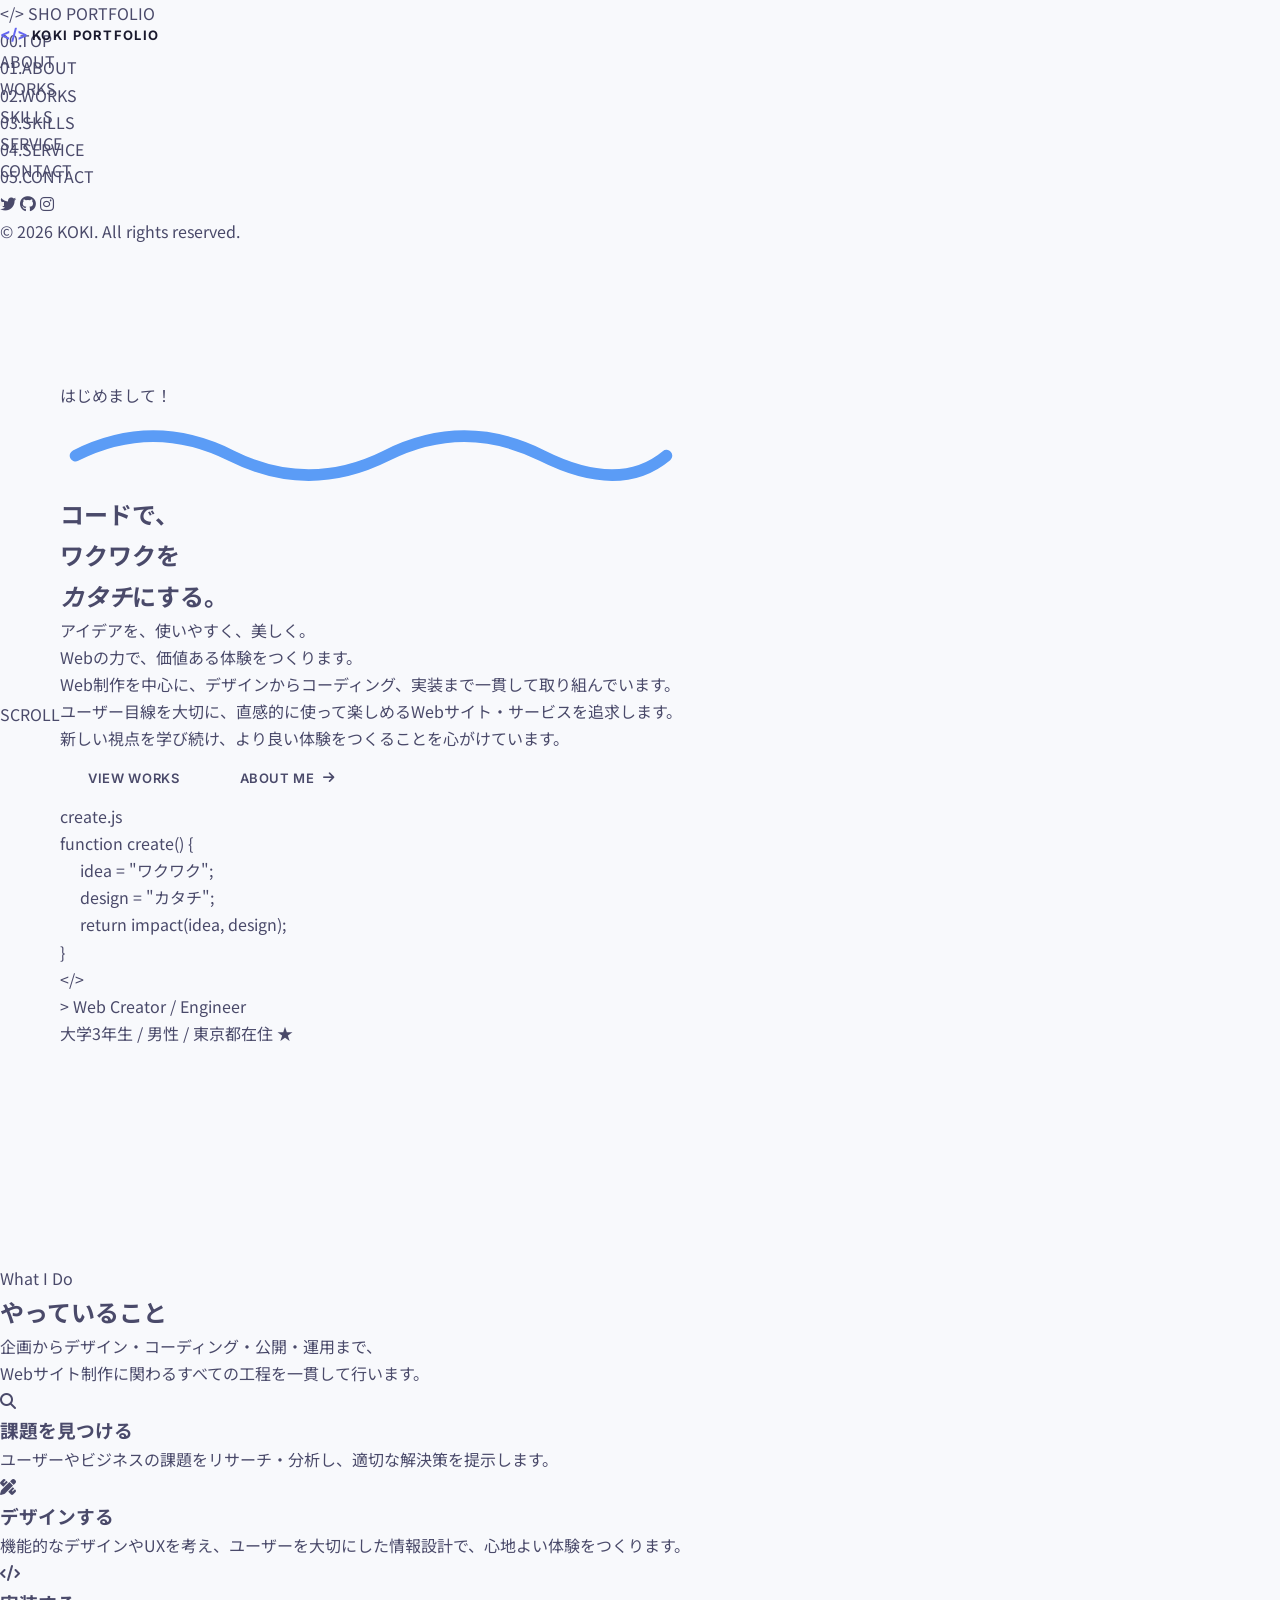
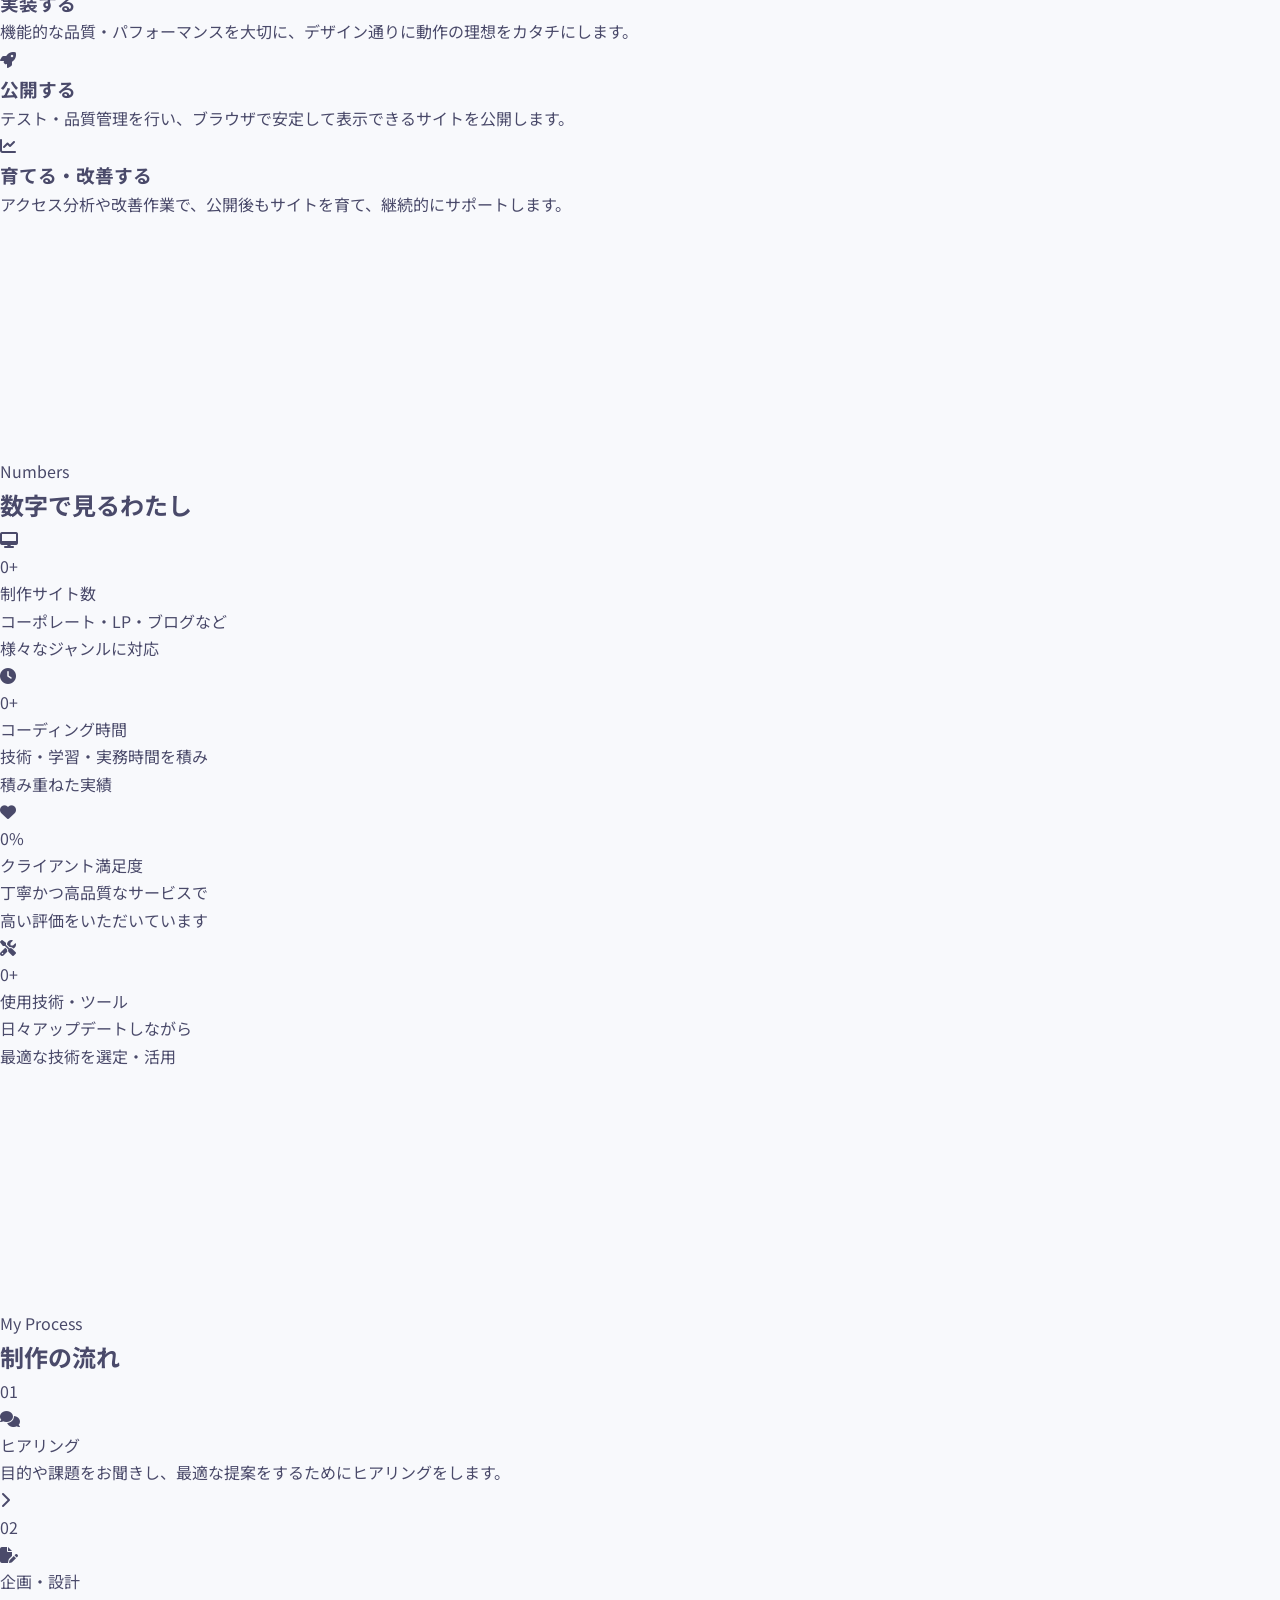
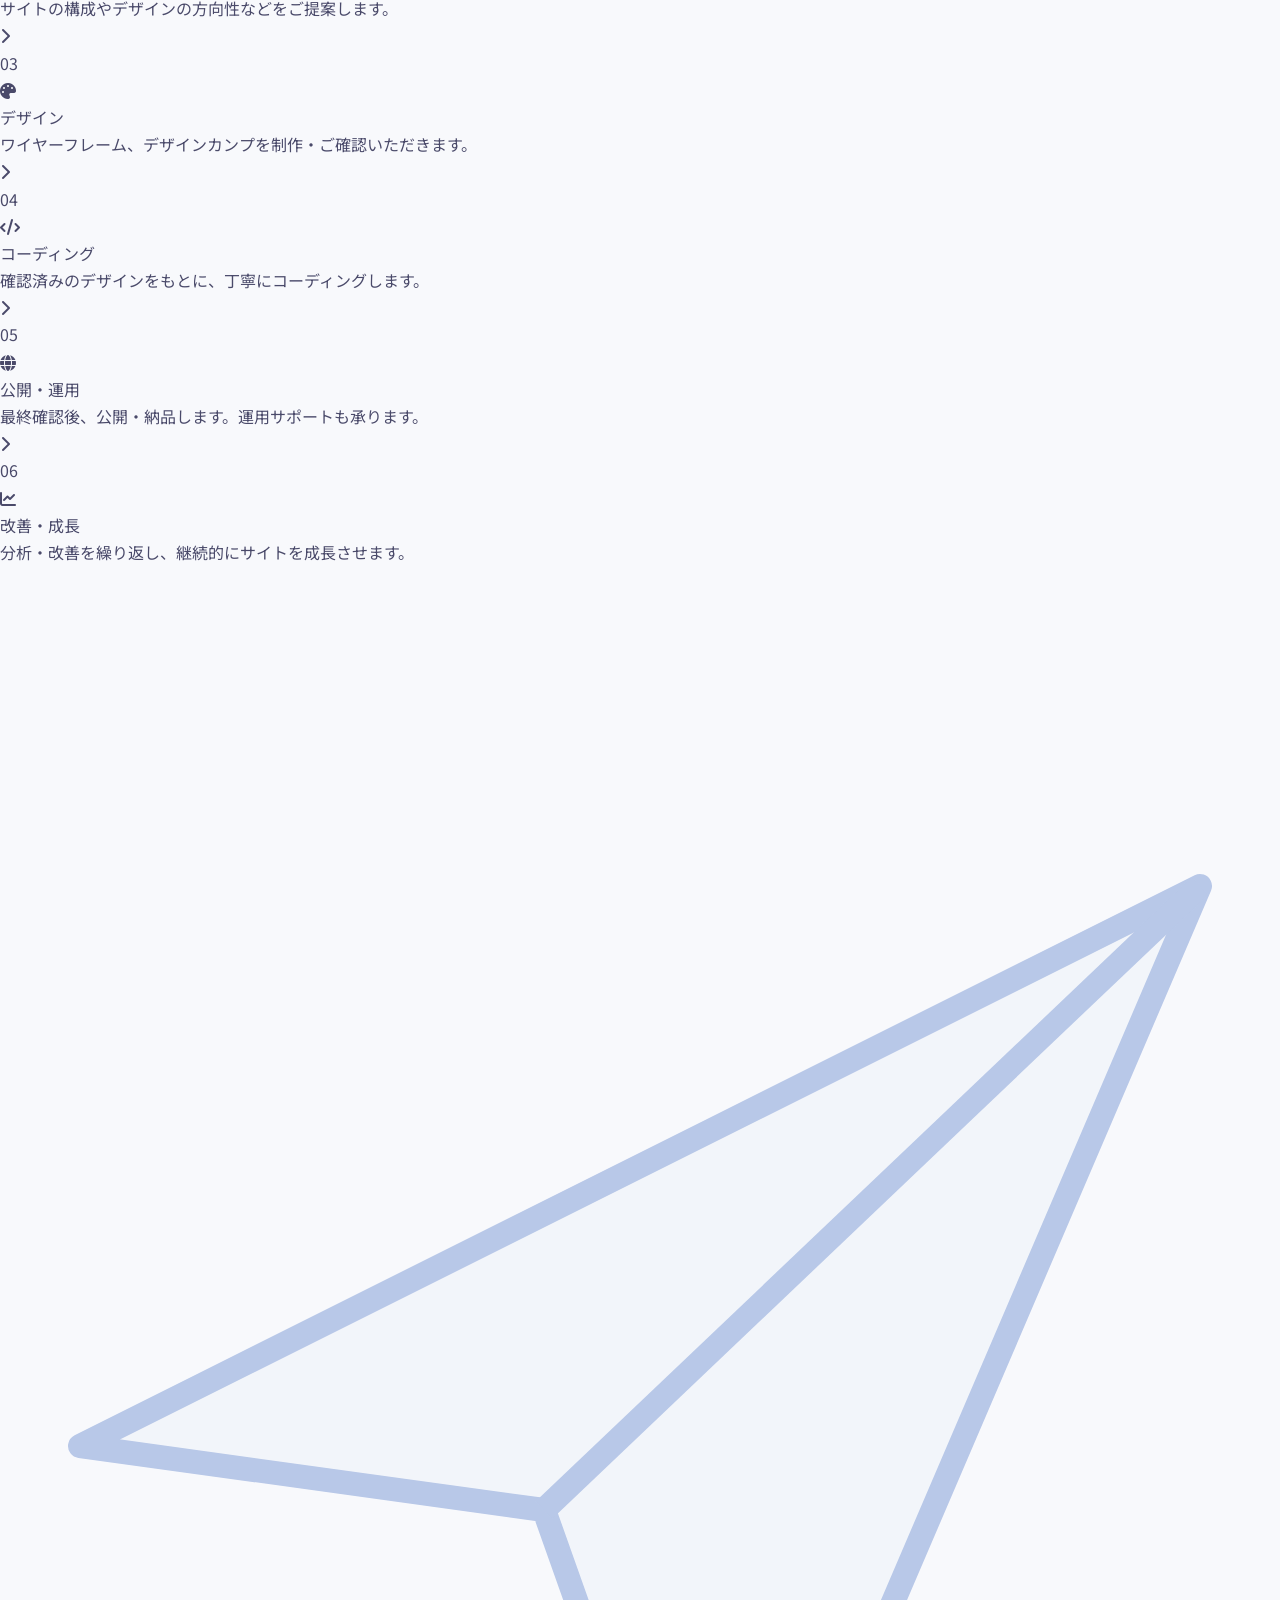
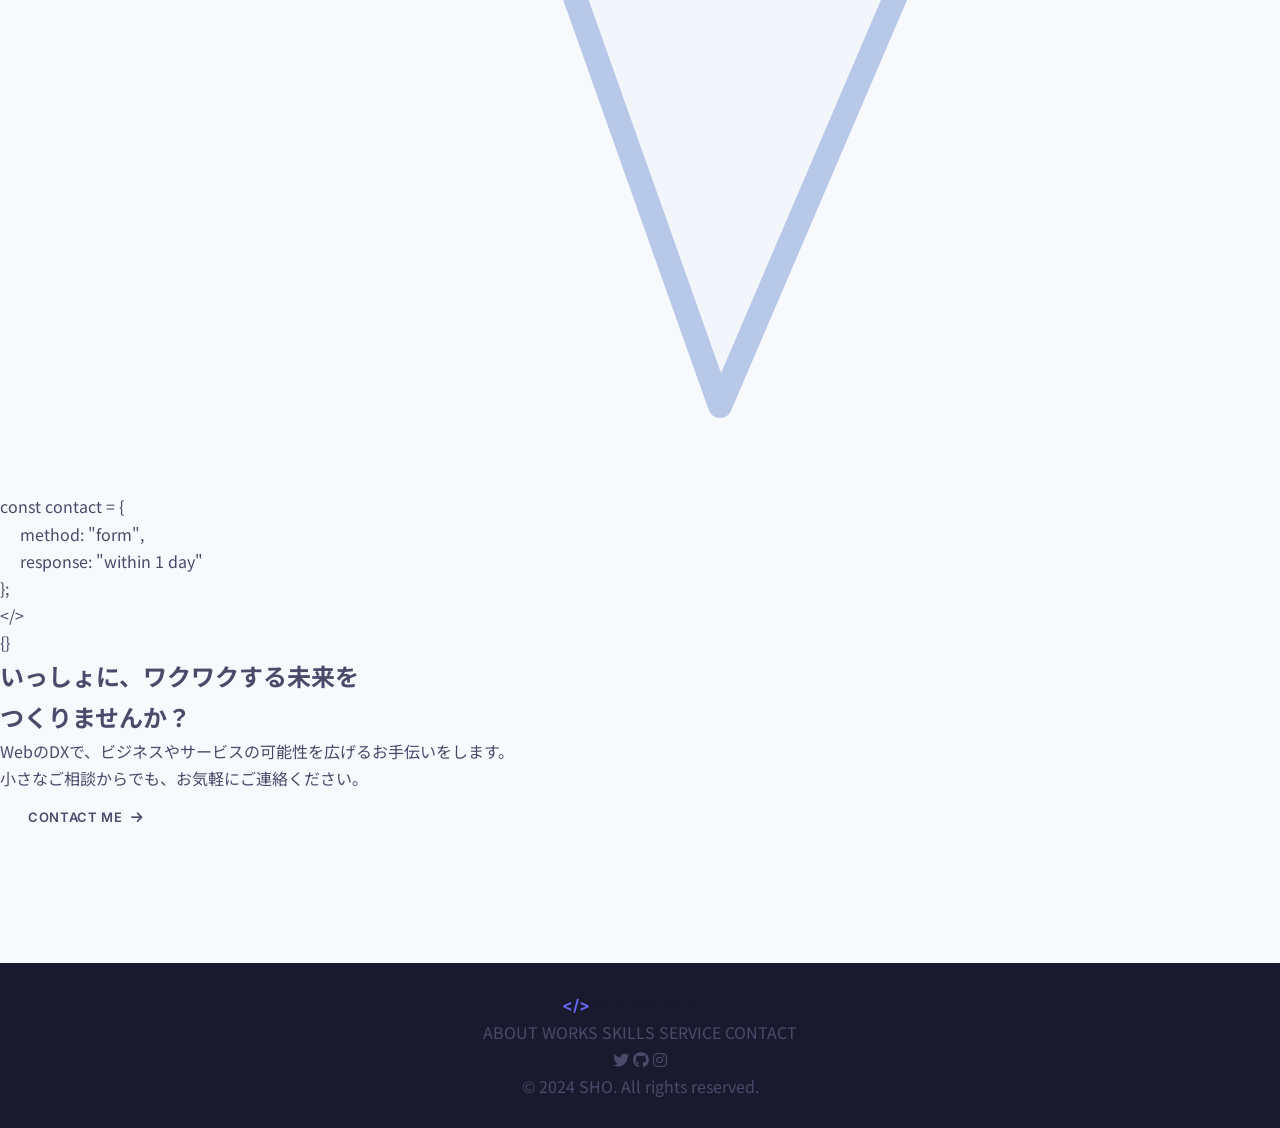
==== commit c3cc2d2e: "あ" ====
--- a/portfoliov3/index.html
+++ b/portfoliov3/index.html
@@ -1,381 +1,404 @@
 <!DOCTYPE html>
 <html lang="ja">
 <head>
-  <meta charset="UTF-8" />
-  <meta name="viewport" content="width=device-width, initial-scale=1.0" />
-  <title>SHO PORTFOLIO</title>
-  <link rel="stylesheet" href="css/style.css" />
-  <link rel="stylesheet" href="css/animations.css" />
-  <link rel="preconnect" href="https://fonts.googleapis.com" />
-  <link rel="preconnect" href="https://fonts.gstatic.com" crossorigin />
-  <link href="https://fonts.googleapis.com/css2?family=Noto+Sans+JP:wght@400;500;700;900&family=Inter:wght@400;500;600;700;800&display=swap" rel="stylesheet" />
+  <meta charset="UTF-8">
+  <meta name="viewport" content="width=device-width, initial-scale=1.0">
+  <title>KOKI PORTFOLIO | Web Designer & Engineer</title>
+  <meta name="description" content="アイデアをカタチにするWeb Designer & Engineer KOKIのポートフォリオサイト。">
+  <link rel="preconnect" href="https://fonts.googleapis.com">
+  <link rel="preconnect" href="https://fonts.gstatic.com" crossorigin>
+  <link href="https://fonts.googleapis.com/css2?family=Noto+Sans+JP:wght@300;400;500;700;900&family=Inter:wght@300;400;500;600;700;900&display=swap" rel="stylesheet">
+  <link rel="stylesheet" href="https://cdnjs.cloudflare.com/ajax/libs/font-awesome/6.5.1/css/all.min.css">
+  <link rel="stylesheet" href="css/style.css">
 </head>
-<body>
-
-  <!-- ========== HEADER ========== -->
+<body class="page-top">
+
+  <!-- ============================
+       HEADER
+  ============================= -->
   <header class="header" id="header">
-    <div class="header__inner">
-      <a href="#" class="header__logo">
+    <div class="container header-inner">
+      <a href="index.html" class="logo">
+        <span class="logo-bracket">&lt;/&gt;</span>
+        <span class="logo-text">KOKI PORTFOLIO</span>
+      </a>
+      <nav class="gnav" id="gnav">
+        <ul class="gnav-list">
+          <li><a href="about.html" class="gnav-link">ABOUT</a></li>
+          <li><a href="works.html" class="gnav-link">WORKS</a></li>
+          <li><a href="skills.html" class="gnav-link">SKILLS</a></li>
+          <li><a href="service.html" class="gnav-link">SERVICE</a></li>
+          <li><a href="#contact" class="gnav-link">CONTACT</a></li>
+        </ul>
+      </nav>
+      <button class="menu-toggle" id="menuToggle" aria-label="メニューを開く" aria-expanded="false">
+        <span class="menu-toggle-icon">
+          <span class="bar"></span>
+          <span class="bar"></span>
+          <span class="bar"></span>
+        </span>
+      </button>
+    </div>
+  </header>
+
+  <!-- ============================
+       FULLSCREEN MENU
+  ============================= -->
+  <div class="fullscreen-nav" id="fullscreenNav" aria-hidden="true">
+    <div class="fullscreen-nav-bg"></div>
+    <div class="fullscreen-nav-inner">
+      <nav class="fullscreen-menu-nav">
+        <ul>
+          <li class="fn-item" style="--i:1"><a href="index.html" class="fn-link"><span class="fn-num">00.</span>TOP</a></li>
+          <li class="fn-item" style="--i:2"><a href="about.html" class="fn-link"><span class="fn-num">01.</span>ABOUT</a></li>
+          <li class="fn-item" style="--i:3"><a href="works.html" class="fn-link"><span class="fn-num">02.</span>WORKS</a></li>
+          <li class="fn-item" style="--i:4"><a href="skills.html" class="fn-link"><span class="fn-num">03.</span>SKILLS</a></li>
+          <li class="fn-item" style="--i:5"><a href="service.html" class="fn-link"><span class="fn-num">04.</span>SERVICE</a></li>
+          <li class="fn-item" style="--i:6"><a href="#contact" class="fn-link"><span class="fn-num">05.</span>CONTACT</a></li>
+        </ul>
+      </nav>
+      <div class="fullscreen-nav-footer">
+        <div class="fn-social">
+          <a href="#" class="fn-social-link" aria-label="Twitter"><i class="fab fa-twitter"></i></a>
+          <a href="#" class="fn-social-link" aria-label="GitHub"><i class="fab fa-github"></i></a>
+          <a href="#" class="fn-social-link" aria-label="Instagram"><i class="fab fa-instagram"></i></a>
+        </div>
+        <p class="fn-copy">&copy; 2026 KOKI. All rights reserved.</p>
+      </div>
+    </div>
+  </div>
+
+  <main>
+    <!-- ============================
+         HERO
+    ============================= -->
+    <section class="hero" id="top">
+      <!-- 装飾要素 -->
+      <div class="deco deco-blob-purple" data-parallax="-0.08" aria-hidden="true"></div>
+      <div class="deco deco-blob-blue"   data-parallax="0.05"  aria-hidden="true"></div>
+      <div class="deco deco-dots"        data-parallax="0.07"  aria-hidden="true"></div>
+      <div class="deco deco-circle"      data-parallax="-0.04" aria-hidden="true"></div>
+      <div class="deco deco-airplane"    data-parallax="-0.1"  aria-hidden="true">
+        <svg viewBox="0 0 120 120" fill="none" xmlns="http://www.w3.org/2000/svg">
+          <path d="M8 62 L112 8 L68 112 L52 66 Z" stroke="#9bb8e0" stroke-width="1.8" stroke-linejoin="round" fill="rgba(155,184,224,0.08)"/>
+          <path d="M52 66 L112 8" stroke="#9bb8e0" stroke-width="1.8"/>
+          <path d="M52 66 L62 80" stroke="#9bb8e0" stroke-width="1.8" stroke-linecap="round"/>
+        </svg>
+      </div>
+      <div class="deco deco-squiggle-1" aria-hidden="true">
+        <svg viewBox="0 0 150 16" fill="none"><path d="M2 8 Q20 2 38 8 Q56 14 74 8 Q92 2 110 8 Q128 14 148 8" stroke="#b8d4f8" stroke-width="2.5" fill="none" stroke-linecap="round"/></svg>
+      </div>
+
+      <!-- スクロールインジケーター（hero 直下に配置） -->
+      <div class="scroll-indicator" aria-hidden="true">
+        <span class="scroll-text">SCROLL</span>
+        <span class="scroll-line"></span>
+      </div>
+
+      <div class="container hero-inner">
+        <!-- 左：テキストコンテンツ -->
+        <div class="hero-content" data-animate="fade-up">
+          <p class="hero-greeting">
+            はじめまして！
+            <svg class="greeting-squiggle" viewBox="0 0 80 10" fill="none"><path d="M2 6 Q12 1 22 6 Q32 11 42 6 Q52 1 62 6 Q72 11 78 6" stroke="#5b9cf6" stroke-width="1.5" fill="none" stroke-linecap="round"/></svg>
+          </p>
+          <h1 class="hero-heading">
+            コードで、<br>
+            ワクワクを<br>
+            <em class="hero-heading-accent">カタチ</em>にする。
+          </h1>
+          <p class="hero-sub">
+            アイデアを、使いやすく、美しく。<br>
+            Webの力で、価値ある体験をつくります。
+          </p>
+          <p class="hero-desc">
+            Web制作を中心に、デザインからコーディング、実装まで一貫して取り組んでいます。<br>
+            ユーザー目線を大切に、直感的に使って楽しめるWebサイト・サービスを追求します。<br>
+            新しい視点を学び続け、より良い体験をつくることを心がけています。
+          </p>
+          <div class="hero-actions">
+            <a href="works.html" class="btn btn-primary">VIEW WORKS</a>
+            <a href="about.html" class="btn btn-ghost">ABOUT ME <i class="fas fa-arrow-right"></i></a>
+          </div>
+        </div>
+
+        <!-- 右：コードウィンドウ -->
+        <div class="hero-visual" data-animate="fade-up" data-delay="200">
+          <div class="code-window float-anim">
+            <div class="code-win-bar">
+              <span class="win-dot dot-red"></span>
+              <span class="win-dot dot-yellow"></span>
+              <span class="win-dot dot-green"></span>
+              <span class="win-filename">create.js</span>
+            </div>
+            <div class="code-win-body">
+              <div class="code-line"><span class="tk-keyword">function</span> <span class="tk-fn">create</span><span class="tk-punc">() {</span></div>
+              <div class="code-line code-indent"><span class="tk-var">idea</span> <span class="tk-op">=</span> <span class="tk-string">"ワクワク"</span><span class="tk-punc">;</span></div>
+              <div class="code-line code-indent"><span class="tk-var">design</span> <span class="tk-op">=</span> <span class="tk-string">"カタチ"</span><span class="tk-punc">;</span></div>
+              <div class="code-line code-indent"><span class="tk-keyword">return</span> <span class="tk-fn">impact</span><span class="tk-punc">(</span>idea<span class="tk-punc">,</span> design<span class="tk-punc">);</span></div>
+              <div class="code-line"><span class="tk-punc">}</span></div>
+            </div>
+          </div>
+          <div class="code-badge float-anim-delay" aria-hidden="true">
+            <span>&lt;/&gt;</span>
+          </div>
+          <div class="hero-badge">
+            <span class="badge-prompt">&gt;</span>
+            <span class="badge-role">Web Creator / Engineer</span>
+            <div class="badge-info">大学3年生 / 男性 / 東京都在住 <span class="badge-star">★</span></div>
+          </div>
+        </div>
+      </div>
+    </section>
+
+    <!-- ============================
+         WHAT I DO
+    ============================= -->
+    <section class="what-i-do section">
+      <div class="deco deco-blob-green" data-parallax="0.04" aria-hidden="true"></div>
+      <div class="deco deco-dots-sm"   data-parallax="0.06" aria-hidden="true"></div>
+      <div class="container">
+        <div class="section-header" data-animate="fade-up">
+          <p class="section-label">What I Do</p>
+          <h2 class="section-title">やっていること</h2>
+          <p class="section-desc">
+            企画からデザイン・コーディング・公開・運用まで、<br>
+            Webサイト制作に関わるすべての工程を一貫して行います。
+          </p>
+        </div>
+
+        <div class="what-grid">
+          <div class="what-card" data-animate="fade-up" data-delay="0">
+            <div class="what-icon-wrap" style="--icon-clr:#e8f0fe">
+              <i class="fas fa-magnifying-glass"></i>
+            </div>
+            <h3 class="what-title">課題を見つける</h3>
+            <p class="what-text">ユーザーやビジネスの課題をリサーチ・分析し、適切な解決策を提示します。</p>
+          </div>
+          <div class="what-card" data-animate="fade-up" data-delay="80">
+            <div class="what-icon-wrap" style="--icon-clr:#ede9ff">
+              <i class="fas fa-pen-ruler"></i>
+            </div>
+            <h3 class="what-title">デザインする</h3>
+            <p class="what-text">機能的なデザインやUXを考え、ユーザーを大切にした情報設計で、心地よい体験をつくります。</p>
+          </div>
+          <div class="what-card" data-animate="fade-up" data-delay="160">
+            <div class="what-icon-wrap" style="--icon-clr:#e0f7ee">
+              <i class="fas fa-code"></i>
+            </div>
+            <h3 class="what-title">実装する</h3>
+            <p class="what-text">機能的な品質・パフォーマンスを大切に、デザイン通りに動作の理想をカタチにします。</p>
+          </div>
+          <div class="what-card" data-animate="fade-up" data-delay="240">
+            <div class="what-icon-wrap" style="--icon-clr:#fff3e0">
+              <i class="fas fa-rocket"></i>
+            </div>
+            <h3 class="what-title">公開する</h3>
+            <p class="what-text">テスト・品質管理を行い、ブラウザで安定して表示できるサイトを公開します。</p>
+          </div>
+          <div class="what-card" data-animate="fade-up" data-delay="320">
+            <div class="what-icon-wrap" style="--icon-clr:#fce4ec">
+              <i class="fas fa-chart-line"></i>
+            </div>
+            <h3 class="what-title">育てる・改善する</h3>
+            <p class="what-text">アクセス分析や改善作業で、公開後もサイトを育て、継続的にサポートします。</p>
+          </div>
+        </div>
+      </div>
+    </section>
+
+    <!-- ============================
+         NUMBERS
+    ============================= -->
+    <section class="numbers section">
+      <div class="deco deco-blob-lavender" data-parallax="-0.03" aria-hidden="true"></div>
+      <div class="container">
+        <div class="section-header" data-animate="fade-up">
+          <p class="section-label">Numbers</p>
+          <h2 class="section-title">数字で見るわたし</h2>
+        </div>
+
+        <div class="numbers-grid">
+          <div class="numbers-card" data-animate="scale-up" data-delay="0">
+            <div class="numbers-icon-wrap" style="--icon-clr:#e8f0fe">
+              <i class="fas fa-desktop"></i>
+            </div>
+            <div class="numbers-value">
+              <span class="counter" data-target="20">0</span><span class="numbers-unit">+</span>
+            </div>
+            <div class="numbers-label">制作サイト数</div>
+            <p class="numbers-desc">コーポレート・LP・ブログなど<br>様々なジャンルに対応</p>
+          </div>
+          <div class="numbers-card" data-animate="scale-up" data-delay="100">
+            <div class="numbers-icon-wrap" style="--icon-clr:#ede9ff">
+              <i class="fas fa-clock"></i>
+            </div>
+            <div class="numbers-value">
+              <span class="counter" data-target="1200">0</span><span class="numbers-unit">+</span>
+            </div>
+            <div class="numbers-label">コーディング時間</div>
+            <p class="numbers-desc">技術・学習・実務時間を積み<br>積み重ねた実績</p>
+          </div>
+          <div class="numbers-card" data-animate="scale-up" data-delay="200">
+            <div class="numbers-icon-wrap" style="--icon-clr:#e0f7ee">
+              <i class="fas fa-heart"></i>
+            </div>
+            <div class="numbers-value">
+              <span class="counter" data-target="98">0</span><span class="numbers-unit">%</span>
+            </div>
+            <div class="numbers-label">クライアント満足度</div>
+            <p class="numbers-desc">丁寧かつ高品質なサービスで<br>高い評価をいただいています</p>
+          </div>
+          <div class="numbers-card" data-animate="scale-up" data-delay="300">
+            <div class="numbers-icon-wrap" style="--icon-clr:#fff3e0">
+              <i class="fas fa-screwdriver-wrench"></i>
+            </div>
+            <div class="numbers-value">
+              <span class="counter" data-target="12">0</span><span class="numbers-unit">+</span>
+            </div>
+            <div class="numbers-label">使用技術・ツール</div>
+            <p class="numbers-desc">日々アップデートしながら<br>最適な技術を選定・活用</p>
+          </div>
+        </div>
+      </div>
+    </section>
+
+    <!-- ============================
+         PROCESS
+    ============================= -->
+    <section class="process section">
+      <div class="deco deco-blob-blue-sm" data-parallax="0.05" aria-hidden="true"></div>
+      <div class="container">
+        <div class="section-header" data-animate="fade-up">
+          <p class="section-label">My Process</p>
+          <h2 class="section-title">制作の流れ</h2>
+        </div>
+
+        <div class="process-track">
+          <div class="process-step" data-animate="fade-up" data-delay="0">
+            <div class="step-num">01</div>
+            <div class="step-icon-wrap">
+              <i class="fas fa-comments"></i>
+            </div>
+            <div class="step-name">ヒアリング</div>
+            <p class="step-desc">目的や課題をお聞きし、最適な提案をするためにヒアリングをします。</p>
+          </div>
+          <div class="process-arrow" aria-hidden="true"><i class="fas fa-chevron-right"></i></div>
+          <div class="process-step" data-animate="fade-up" data-delay="80">
+            <div class="step-num">02</div>
+            <div class="step-icon-wrap">
+              <i class="fas fa-file-pen"></i>
+            </div>
+            <div class="step-name">企画・設計</div>
+            <p class="step-desc">サイトの構成やデザインの方向性などをご提案します。</p>
+          </div>
+          <div class="process-arrow" aria-hidden="true"><i class="fas fa-chevron-right"></i></div>
+          <div class="process-step" data-animate="fade-up" data-delay="160">
+            <div class="step-num">03</div>
+            <div class="step-icon-wrap">
+              <i class="fas fa-palette"></i>
+            </div>
+            <div class="step-name">デザイン</div>
+            <p class="step-desc">ワイヤーフレーム、デザインカンプを制作・ご確認いただきます。</p>
+          </div>
+          <div class="process-arrow" aria-hidden="true"><i class="fas fa-chevron-right"></i></div>
+          <div class="process-step" data-animate="fade-up" data-delay="240">
+            <div class="step-num">04</div>
+            <div class="step-icon-wrap">
+              <i class="fas fa-code"></i>
+            </div>
+            <div class="step-name">コーディング</div>
+            <p class="step-desc">確認済みのデザインをもとに、丁寧にコーディングします。</p>
+          </div>
+          <div class="process-arrow" aria-hidden="true"><i class="fas fa-chevron-right"></i></div>
+          <div class="process-step" data-animate="fade-up" data-delay="320">
+            <div class="step-num">05</div>
+            <div class="step-icon-wrap">
+              <i class="fas fa-globe"></i>
+            </div>
+            <div class="step-name">公開・運用</div>
+            <p class="step-desc">最終確認後、公開・納品します。運用サポートも承ります。</p>
+          </div>
+          <div class="process-arrow" aria-hidden="true"><i class="fas fa-chevron-right"></i></div>
+          <div class="process-step" data-animate="fade-up" data-delay="400">
+            <div class="step-num">06</div>
+            <div class="step-icon-wrap">
+              <i class="fas fa-chart-line"></i>
+            </div>
+            <div class="step-name">改善・成長</div>
+            <p class="step-desc">分析・改善を繰り返し、継続的にサイトを成長させます。</p>
+          </div>
+        </div>
+      </div>
+    </section>
+
+    <!-- ============================
+         CTA
+    ============================= -->
+    <section class="cta-section section" id="contact">
+      <div class="deco deco-blob-purple-sm" data-parallax="-0.06" aria-hidden="true"></div>
+      <div class="deco deco-airplane-2"     data-parallax="0.08"  aria-hidden="true">
+        <svg viewBox="0 0 80 80" fill="none"><path d="M5 40 L75 5 L45 75 L34 44 Z" stroke="#b8c8e8" stroke-width="1.5" stroke-linejoin="round" fill="rgba(184,200,232,0.1)"/><path d="M34 44 L75 5" stroke="#b8c8e8" stroke-width="1.5"/></svg>
+      </div>
+      <div class="container cta-inner">
+        <div class="cta-visual" data-animate="fade-up">
+          <div class="cta-code-window float-anim">
+            <div class="code-win-bar">
+              <span class="win-dot dot-red"></span>
+              <span class="win-dot dot-yellow"></span>
+              <span class="win-dot dot-green"></span>
+            </div>
+            <div class="code-win-body">
+              <div class="code-line"><span class="tk-keyword">const</span> <span class="tk-var">contact</span> <span class="tk-op">=</span> <span class="tk-punc">{</span></div>
+              <div class="code-line code-indent"><span class="tk-key">method</span><span class="tk-punc">:</span> <span class="tk-string">"form"</span><span class="tk-punc">,</span></div>
+              <div class="code-line code-indent"><span class="tk-key">response</span><span class="tk-punc">:</span> <span class="tk-string">"within 1 day"</span></div>
+              <div class="code-line"><span class="tk-punc">};</span></div>
+            </div>
+          </div>
+          <div class="cta-badge-1 float-anim-delay" aria-hidden="true"><span>&lt;/&gt;</span></div>
+          <div class="cta-badge-2 float-anim" aria-hidden="true" style="animation-delay:1.2s"><span>{}</span></div>
+        </div>
+
+        <div class="cta-content" data-animate="fade-up" data-delay="150">
+          <h2 class="cta-title">
+            いっしょに、ワクワクする未来を<br>つくりませんか？
+          </h2>
+          <p class="cta-desc">
+            WebのDXで、ビジネスやサービスの可能性を広げるお手伝いをします。<br>
+            小さなご相談からでも、お気軽にご連絡ください。
+          </p>
+          <a href="mailto:contact@example.com" class="btn btn-primary btn-lg">
+            CONTACT ME <i class="fas fa-arrow-right"></i>
+          </a>
+        </div>
+      </div>
+    </section>
+  </main>
+
+  <!-- ============================
+       FOOTER
+  ============================= -->
+  <footer class="footer">
+    <div class="container footer-inner">
+      <a href="index.html" class="logo">
         <span class="logo-bracket">&lt;/&gt;</span>
         <span class="logo-text">SHO PORTFOLIO</span>
       </a>
-      <nav class="header__nav" id="headerNav">
-        <ul class="nav-list">
-          <li><a href="#about" class="nav-link">ABOUT</a></li>
-          <li><a href="#works" class="nav-link">WORKS</a></li>
-          <li><a href="#service" class="nav-link">SERVICE</a></li>
-          <li><a href="#contact" class="nav-link">CONTACT</a></li>
-        </ul>
+      <nav class="footer-nav" aria-label="フッターナビゲーション">
+        <a href="about.html">ABOUT</a>
+        <a href="works.html">WORKS</a>
+        <a href="skills.html">SKILLS</a>
+        <a href="service.html">SERVICE</a>
+        <a href="#contact">CONTACT</a>
       </nav>
-      <button class="header__menu-btn" id="menuBtn" aria-label="メニュー">
-        <span></span>
-        <span></span>
-        <span></span>
-      </button>
+      <div class="footer-social">
+        <a href="#" aria-label="Twitter"><i class="fab fa-twitter"></i></a>
+        <a href="#" aria-label="GitHub"><i class="fab fa-github"></i></a>
+        <a href="#" aria-label="Instagram"><i class="fab fa-instagram"></i></a>
+      </div>
+      <p class="footer-copy">&copy; 2024 SHO. All rights reserved.</p>
     </div>
-  </header>
-
-  <!-- ========== HERO ========== -->
-  <section class="hero" id="hero">
-    <div class="hero__bg-dots"></div>
-    <div class="hero__inner">
-      <div class="hero__content">
-        <p class="hero__scroll-text">SCROLL</p>
-        <h1 class="hero__title js-fade-up">
-          コードで、<br />
-          ワクワクを<span class="hero__title-accent">カタチ</span>にする。
-        </h1>
-        <p class="hero__desc js-fade-up" data-delay="100">
-          ユーザーの心を動かすWebサイトをつくるために、<br />
-          デザインし、コーディングし、追験しません。<br />
-          つくることが好きだ、だから、もっとよくできるを繰り返す、<br />
-          そんなWeb制作者を目指しています。
-        </p>
-        <div class="hero__btns js-fade-up" data-delay="200">
-          <a href="#works" class="btn btn--primary">VIEW WORKS</a>
-          <a href="#about" class="btn btn--outline">ABOUT ME <span class="btn__arrow">→</span></a>
-        </div>
-      </div>
-
-      <div class="hero__visual js-fade-right">
-        <!-- Decorative shapes -->
-        <div class="hero__blob hero__blob--1"></div>
-        <div class="hero__blob hero__blob--2"></div>
-        <!-- Paper plane -->
-        <div class="hero__plane">
-          <svg viewBox="0 0 60 60" fill="none" xmlns="http://www.w3.org/2000/svg">
-            <path d="M54 6L27 33M54 6L36 54L27 33M54 6L6 22L27 33" stroke="#6366f1" stroke-width="2.5" stroke-linecap="round" stroke-linejoin="round"/>
-          </svg>
-        </div>
-        <!-- Code editor mockup -->
-        <div class="code-editor">
-          <div class="code-editor__bar">
-            <span class="dot dot--red"></span>
-            <span class="dot dot--yellow"></span>
-            <span class="dot dot--green"></span>
-          </div>
-          <div class="code-editor__body">
-            <div class="code-line"><span class="code-kw">function</span> <span class="code-fn">create</span><span class="code-p">()</span> <span class="code-p">{</span></div>
-            <div class="code-line code-indent">idea = <span class="code-str">"ワクワク"</span>;</div>
-            <div class="code-line code-indent">design = <span class="code-acc">"カタチ"</span>;</div>
-            <div class="code-line code-indent"></div>
-            <div class="code-line code-indent"><span class="code-kw">return</span> <span class="code-fn">impact</span><span class="code-p">(</span>idea, design<span class="code-p">)</span>;</div>
-            <div class="code-line"><span class="code-p">}</span></div>
-            <div class="code-cursor"></div>
-          </div>
-        </div>
-        <!-- Bracket badge -->
-        <div class="hero__badge hero__badge--curly">{ }</div>
-        <div class="hero__badge hero__badge--angle">&lt;/&gt;</div>
-        <!-- Dots decoration -->
-        <div class="hero__dot-grid"></div>
-      </div>
-    </div>
-  </section>
-
-  <!-- ========== ABOUT ========== -->
-  <section class="about section" id="about">
-    <div class="section__number">01</div>
-    <div class="about__inner inner">
-      <div class="about__head js-fade-up">
-        <p class="section__label">ABOUT <span class="section__label-ja">わたしについて</span></p>
-        <div class="section__title-line"></div>
-      </div>
-
-      <div class="about__body">
-        <div class="about__left js-fade-up">
-          <h2 class="about__title">
-            つくることが、<br />好きで得意です。
-          </h2>
-          <p class="about__text">
-            大学では情報科学を専攻し、プログラミングやWeb制作を中心に学んでいます。<br />
-            「人の役に立つものをつくりたい」という想いから、<br />
-            デザインからコーディング・アニメーションまで一貫して手掛けます。<br />
-            コード品質を大切にしながら、細部の仕上がまで<br />
-            "胸に使ってもらえるWeb制作者"をつくることを目指しています。
-          </p>
-          <a href="#" class="btn btn--dark btn--sm">MORE ABOUT</a>
-        </div>
-
-        <div class="about__right js-fade-left">
-          <div class="about__cards">
-            <div class="about__card js-stagger">
-              <div class="about__card-icon">
-                <svg viewBox="0 0 40 40" fill="none"><circle cx="20" cy="20" r="18" stroke="#6366f1" stroke-width="1.5"/><path d="M13 20c0-3.866 3.134-7 7-7s7 3.134 7 7" stroke="#6366f1" stroke-width="1.5" stroke-linecap="round"/><path d="M20 27v-3M16 25l1.5-1.5M24 25l-1.5-1.5" stroke="#6366f1" stroke-width="1.5" stroke-linecap="round"/></svg>
-              </div>
-              <h3 class="about__card-title">探究心</h3>
-              <p class="about__card-text">新しい技術や手法を<br />貪欲に学び続けます</p>
-            </div>
-            <div class="about__card js-stagger">
-              <div class="about__card-icon">
-                <svg viewBox="0 0 40 40" fill="none"><rect x="6" y="10" width="28" height="20" rx="3" stroke="#6366f1" stroke-width="1.5"/><path d="M13 20h14M13 15h8M13 25h5" stroke="#6366f1" stroke-width="1.5" stroke-linecap="round"/></svg>
-              </div>
-              <h3 class="about__card-title">論理的思考</h3>
-              <p class="about__card-text">問題を整理し、<br />最適な解決策を考えます</p>
-            </div>
-            <div class="about__card js-stagger">
-              <div class="about__card-icon">
-                <svg viewBox="0 0 40 40" fill="none"><path d="M20 8v24M8 20h24" stroke="#6366f1" stroke-width="1.5" stroke-linecap="round"/><circle cx="20" cy="20" r="5" stroke="#6366f1" stroke-width="1.5"/></svg>
-              </div>
-              <h3 class="about__card-title">継続力</h3>
-              <p class="about__card-text">目標を定め、<br />コツコツ取り組みます</p>
-            </div>
-            <div class="about__card js-stagger">
-              <div class="about__card-icon">
-                <svg viewBox="0 0 40 40" fill="none"><circle cx="14" cy="16" r="5" stroke="#6366f1" stroke-width="1.5"/><circle cx="26" cy="16" r="5" stroke="#6366f1" stroke-width="1.5"/><path d="M6 32c0-4.418 3.582-8 8-8M26 24c4.418 0 8 3.582 8 8" stroke="#6366f1" stroke-width="1.5" stroke-linecap="round"/><path d="M14 24c0 0 3 2 6 0" stroke="#6366f1" stroke-width="1.5" stroke-linecap="round"/></svg>
-              </div>
-              <h3 class="about__card-title">チームワーク</h3>
-              <p class="about__card-text">仲間と連携し、<br />良いものを生みます</p>
-            </div>
-          </div>
-        </div>
-      </div>
-
-      <!-- Decorative blobs -->
-      <div class="about__blob about__blob--green"></div>
-      <div class="about__blob about__blob--purple"></div>
-    </div>
-  </section>
-
-  <!-- ========== WORKS ========== -->
-  <section class="works section" id="works">
-    <div class="section__number">02</div>
-    <div class="works__inner inner">
-      <div class="works__head js-fade-up">
-        <div class="works__head-left">
-          <p class="section__label">WORKS <span class="section__label-ja">制作実績</span></p>
-          <div class="section__title-line"></div>
-        </div>
-        <a href="#" class="btn btn--outline btn--sm works__all-btn">VIEW ALL WORKS <span class="btn__arrow">→</span></a>
-      </div>
-
-      <div class="works__filter js-fade-up" data-delay="100">
-        <button class="filter-btn filter-btn--active" data-filter="all">ALL</button>
-        <button class="filter-btn" data-filter="web">WEB制作</button>
-        <button class="filter-btn" data-filter="lp">LP</button>
-        <button class="filter-btn" data-filter="banner">BANNER</button>
-        <button class="filter-btn" data-filter="app">APP</button>
-      </div>
-
-      <div class="works__slider js-fade-up" data-delay="200" id="worksSlider">
-        <div class="works__track" id="worksTrack">
-          <div class="work-card" data-category="web">
-            <div class="work-card__img work-card__img--nature">
-              <div class="work-card__overlay">
-                <span>→</span>
-              </div>
-            </div>
-            <h3 class="work-card__title">アウトドアメディアサイト</h3>
-            <p class="work-card__tags"><span>Web Site</span> <span>WordPress</span></p>
-          </div>
-          <div class="work-card" data-category="lp">
-            <div class="work-card__img work-card__img--online">
-              <div class="work-card__overlay">
-                <span>→</span>
-              </div>
-            </div>
-            <h3 class="work-card__title">オンライン授業サービスLP</h3>
-            <p class="work-card__tags"><span>LP</span> <span>Studio</span></p>
-          </div>
-          <div class="work-card" data-category="web">
-            <div class="work-card__img work-card__img--workout">
-              <div class="work-card__overlay">
-                <span>→</span>
-              </div>
-            </div>
-            <h3 class="work-card__title">フィットネスジムサイト</h3>
-            <p class="work-card__tags"><span>Web Site</span> <span>React / Framer</span></p>
-          </div>
-          <div class="work-card" data-category="lp">
-            <div class="work-card__img work-card__img--sweets">
-              <div class="work-card__overlay">
-                <span>→</span>
-              </div>
-            </div>
-            <h3 class="work-card__title">スイーツブランドLP</h3>
-            <p class="work-card__tags"><span>LP</span> <span>HTML / CSS / JS</span></p>
-          </div>
-          <div class="work-card" data-category="app">
-            <div class="work-card__img work-card__img--app">
-              <div class="work-card__overlay">
-                <span>→</span>
-              </div>
-            </div>
-            <h3 class="work-card__title">タスク管理アプリ</h3>
-            <p class="work-card__tags"><span>APP</span> <span>React / Node.js</span></p>
-          </div>
-        </div>
-        <div class="works__dots" id="worksDots">
-          <button class="works__dot works__dot--active" data-index="0"></button>
-          <button class="works__dot" data-index="1"></button>
-          <button class="works__dot" data-index="2"></button>
-        </div>
-      </div>
-    </div>
-    <div class="works__deco works__deco--circle"></div>
-  </section>
-
-  <!-- ========== SERVICE ========== -->
-  <section class="service section" id="service">
-    <div class="section__number">03</div>
-    <div class="service__inner inner">
-      <div class="service__head js-fade-up">
-        <p class="section__label">SERVICE <span class="section__label-ja">提供できること</span></p>
-        <div class="section__title-line"></div>
-      </div>
-
-      <div class="service__grid">
-        <div class="service__card js-stagger">
-          <div class="service__icon">
-            <svg viewBox="0 0 60 60" fill="none" xmlns="http://www.w3.org/2000/svg">
-              <rect x="8" y="12" width="44" height="32" rx="4" stroke="#6366f1" stroke-width="2"/>
-              <path d="M8 20h44" stroke="#6366f1" stroke-width="2"/>
-              <path d="M20 44v4M40 44v4M15 48h30" stroke="#6366f1" stroke-width="2" stroke-linecap="round"/>
-              <rect x="16" y="26" width="12" height="10" rx="2" fill="#e0e7ff"/>
-              <path d="M32 29h12M32 33h8" stroke="#6366f1" stroke-width="1.5" stroke-linecap="round"/>
-            </svg>
-          </div>
-          <h3 class="service__card-title">Webサイト制作</h3>
-          <p class="service__card-text">企画から公開まで一気通貫で制作します。デザインの着地とコーディングを精密に再現します。</p>
-          <div class="service__tags"><span>HTML</span><span>CSS</span><span>JavaScript</span></div>
-        </div>
-
-        <div class="service__card js-stagger">
-          <div class="service__icon">
-            <svg viewBox="0 0 60 60" fill="none" xmlns="http://www.w3.org/2000/svg">
-              <path d="M20 20l-8 10 8 10M40 20l8 10-8 10" stroke="#6366f1" stroke-width="2" stroke-linecap="round" stroke-linejoin="round"/>
-              <path d="M33 16l-6 28" stroke="#4dd9ac" stroke-width="2" stroke-linecap="round"/>
-            </svg>
-          </div>
-          <h3 class="service__card-title">コーディング</h3>
-          <p class="service__card-text">デザイン品品な品質品なランディングページを高精度コーディングします。</p>
-          <div class="service__tags"><span>HTML</span><span>CSS</span><span>JavaScript</span></div>
-        </div>
-
-        <div class="service__card js-stagger">
-          <div class="service__icon">
-            <svg viewBox="0 0 60 60" fill="none" xmlns="http://www.w3.org/2000/svg">
-              <rect x="12" y="10" width="22" height="36" rx="3" stroke="#6366f1" stroke-width="2"/>
-              <rect x="36" y="18" width="16" height="24" rx="2" stroke="#6366f1" stroke-width="2"/>
-              <path d="M20 42h6M38 38h8" stroke="#6366f1" stroke-width="2" stroke-linecap="round"/>
-              <path d="M16 16h14" stroke="#6366f1" stroke-width="1.5" stroke-linecap="round"/>
-            </svg>
-          </div>
-          <h3 class="service__card-title">レスポンシブ対応</h3>
-          <p class="service__card-text">スマートフォンやタブレット、全デバイスで美しく表示されるサイトを制作します。</p>
-          <div class="service__tags"><span>Responsive</span><span>UI/UX</span></div>
-        </div>
-
-        <div class="service__card js-stagger">
-          <div class="service__icon">
-            <svg viewBox="0 0 60 60" fill="none" xmlns="http://www.w3.org/2000/svg">
-              <path d="M30 14v4M30 42v4M14 30h4M42 30h4" stroke="#6366f1" stroke-width="2" stroke-linecap="round"/>
-              <circle cx="30" cy="30" r="10" stroke="#6366f1" stroke-width="2"/>
-              <path d="M24 30c0-3.314 2.686-6 6-6" stroke="#4dd9ac" stroke-width="2" stroke-linecap="round"/>
-              <path d="M22 22l2.828 2.828M35.172 35.172L38 38M38 22l-2.828 2.828" stroke="#6366f1" stroke-width="1.5" stroke-linecap="round"/>
-            </svg>
-          </div>
-          <h3 class="service__card-title">保守・運営サポート</h3>
-          <p class="service__card-text">サイト公開後の更新作業や問題サポートも対応します。長期的な運営をサポートします。</p>
-          <div class="service__tags"><span>Sakura</span><span>Support</span></div>
-        </div>
-      </div>
-    </div>
-
-    <!-- Decorative dots -->
-    <div class="service__deco service__deco--dots"></div>
-    <div class="service__deco service__deco--diamond"></div>
-  </section>
-
-  <!-- ========== CONTACT ========== -->
-  <section class="contact section" id="contact">
-    <div class="section__number">04</div>
-    <div class="contact__inner inner">
-      <div class="contact__left js-fade-up">
-        <p class="section__label">CONTACT <span class="section__label-ja">お問い合わせ</span></p>
-        <div class="section__title-line"></div>
-        <h2 class="contact__title">
-          ご相談・ご依頼は<br />お気軽にご連絡ください！
-        </h2>
-        <p class="contact__text">
-          Web制作のご依頼、ご相談、質問などは<br />
-          こちらのフォームにてお待ちしております。<br />
-          3営業日以内にご連絡いたします。
-        </p>
-        <div class="contact__socials">
-          <a href="#" class="social-link" aria-label="GitHub">
-            <svg viewBox="0 0 24 24" fill="currentColor"><path d="M12 2C6.477 2 2 6.484 2 12.017c0 4.425 2.865 8.18 6.839 9.504.5.092.682-.217.682-.483 0-.237-.008-.868-.013-1.703-2.782.605-3.369-1.343-3.369-1.343-.454-1.158-1.11-1.466-1.11-1.466-.908-.62.069-.608.069-.608 1.003.07 1.531 1.032 1.531 1.032.892 1.53 2.341 1.088 2.91.832.092-.647.35-1.088.636-1.338-2.22-.253-4.555-1.113-4.555-4.951 0-1.093.39-1.988 1.029-2.688-.103-.253-.446-1.272.098-2.65 0 0 .84-.27 2.75 1.026A9.564 9.564 0 0112 6.844c.85.004 1.705.115 2.504.337 1.909-1.296 2.747-1.027 2.747-1.027.546 1.379.202 2.398.1 2.651.64.7 1.028 1.595 1.028 2.688 0 3.848-2.339 4.695-4.566 4.943.359.309.678.92.678 1.855 0 1.338-.012 2.419-.012 2.747 0 .268.18.58.688.482A10.019 10.019 0 0022 12.017C22 6.484 17.522 2 12 2z"/></svg>
-          </a>
-          <a href="#" class="social-link" aria-label="X (Twitter)">
-            <svg viewBox="0 0 24 24" fill="currentColor"><path d="M18.244 2.25h3.308l-7.227 8.26 8.502 11.24H16.17l-5.214-6.817L4.99 21.75H1.68l7.73-8.835L1.254 2.25H8.08l4.713 6.231zm-1.161 17.52h1.833L7.084 4.126H5.117z"/></svg>
-          </a>
-          <a href="mailto:example@gmail.com" class="social-link" aria-label="メール">
-            <svg viewBox="0 0 24 24" fill="none" stroke="currentColor" stroke-width="2"><rect x="2" y="4" width="20" height="16" rx="2"/><path d="M2 8l10 6 10-6"/></svg>
-          </a>
-        </div>
-      </div>
-
-      <div class="contact__right js-fade-left">
-        <form class="contact-form" id="contactForm">
-          <div class="form-group">
-            <label class="form-label" for="name">氏名</label>
-            <input type="text" id="name" name="name" class="form-input" placeholder="山田 太郎" required />
-          </div>
-          <div class="form-group">
-            <label class="form-label" for="email">メールアドレス</label>
-            <input type="email" id="email" name="email" class="form-input" placeholder="example@gmail.com" required />
-          </div>
-          <div class="form-group">
-            <label class="form-label" for="message">お問い合わせ内容</label>
-            <textarea id="message" name="message" class="form-textarea" placeholder="ご相談内容をご記入ください。" required></textarea>
-          </div>
-          <button type="submit" class="btn btn--submit">
-            送信する <span class="btn__arrow">→</span>
-          </button>
-        </form>
-      </div>
-    </div>
-  </section>
-
-  <!-- ========== FOOTER ========== -->
-  <footer class="footer">
-    <p class="footer__copy">© 2024 SHO PORTFOLIO. All Rights Reserved.</p>
   </footer>
-
-  <!-- Back to Top -->
-  <button class="back-to-top" id="backToTop" aria-label="ページトップへ">
-    <svg viewBox="0 0 24 24" fill="none" stroke="currentColor" stroke-width="2"><path d="M18 15l-6-6-6 6"/></svg>
-  </button>
-
-  <!-- Mobile Nav Overlay -->
-  <div class="mobile-nav" id="mobileNav">
-    <ul class="mobile-nav__list">
-      <li><a href="#about" class="mobile-nav__link">ABOUT</a></li>
-      <li><a href="#works" class="mobile-nav__link">WORKS</a></li>
-      <li><a href="#service" class="mobile-nav__link">SERVICE</a></li>
-      <li><a href="#contact" class="mobile-nav__link">CONTACT</a></li>
-    </ul>
-  </div>
 
   <script src="js/main.js"></script>
 </body>
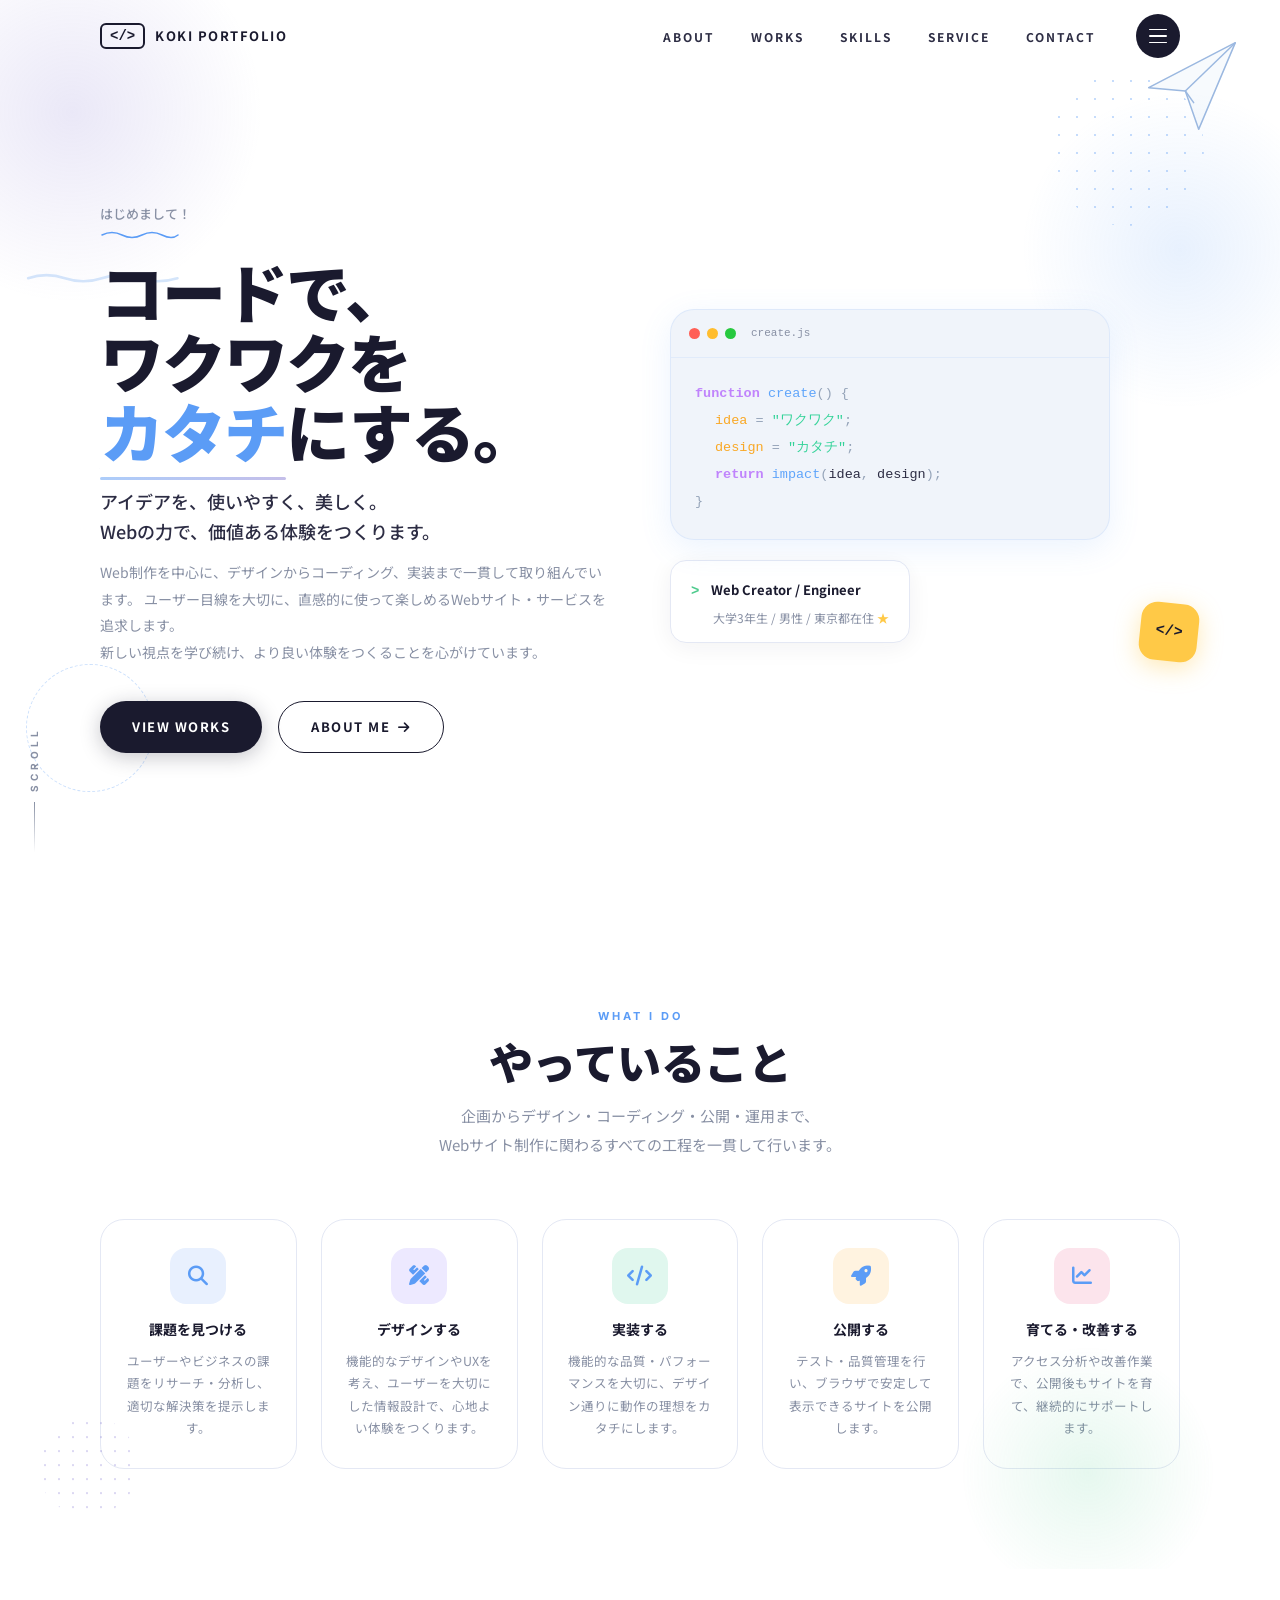
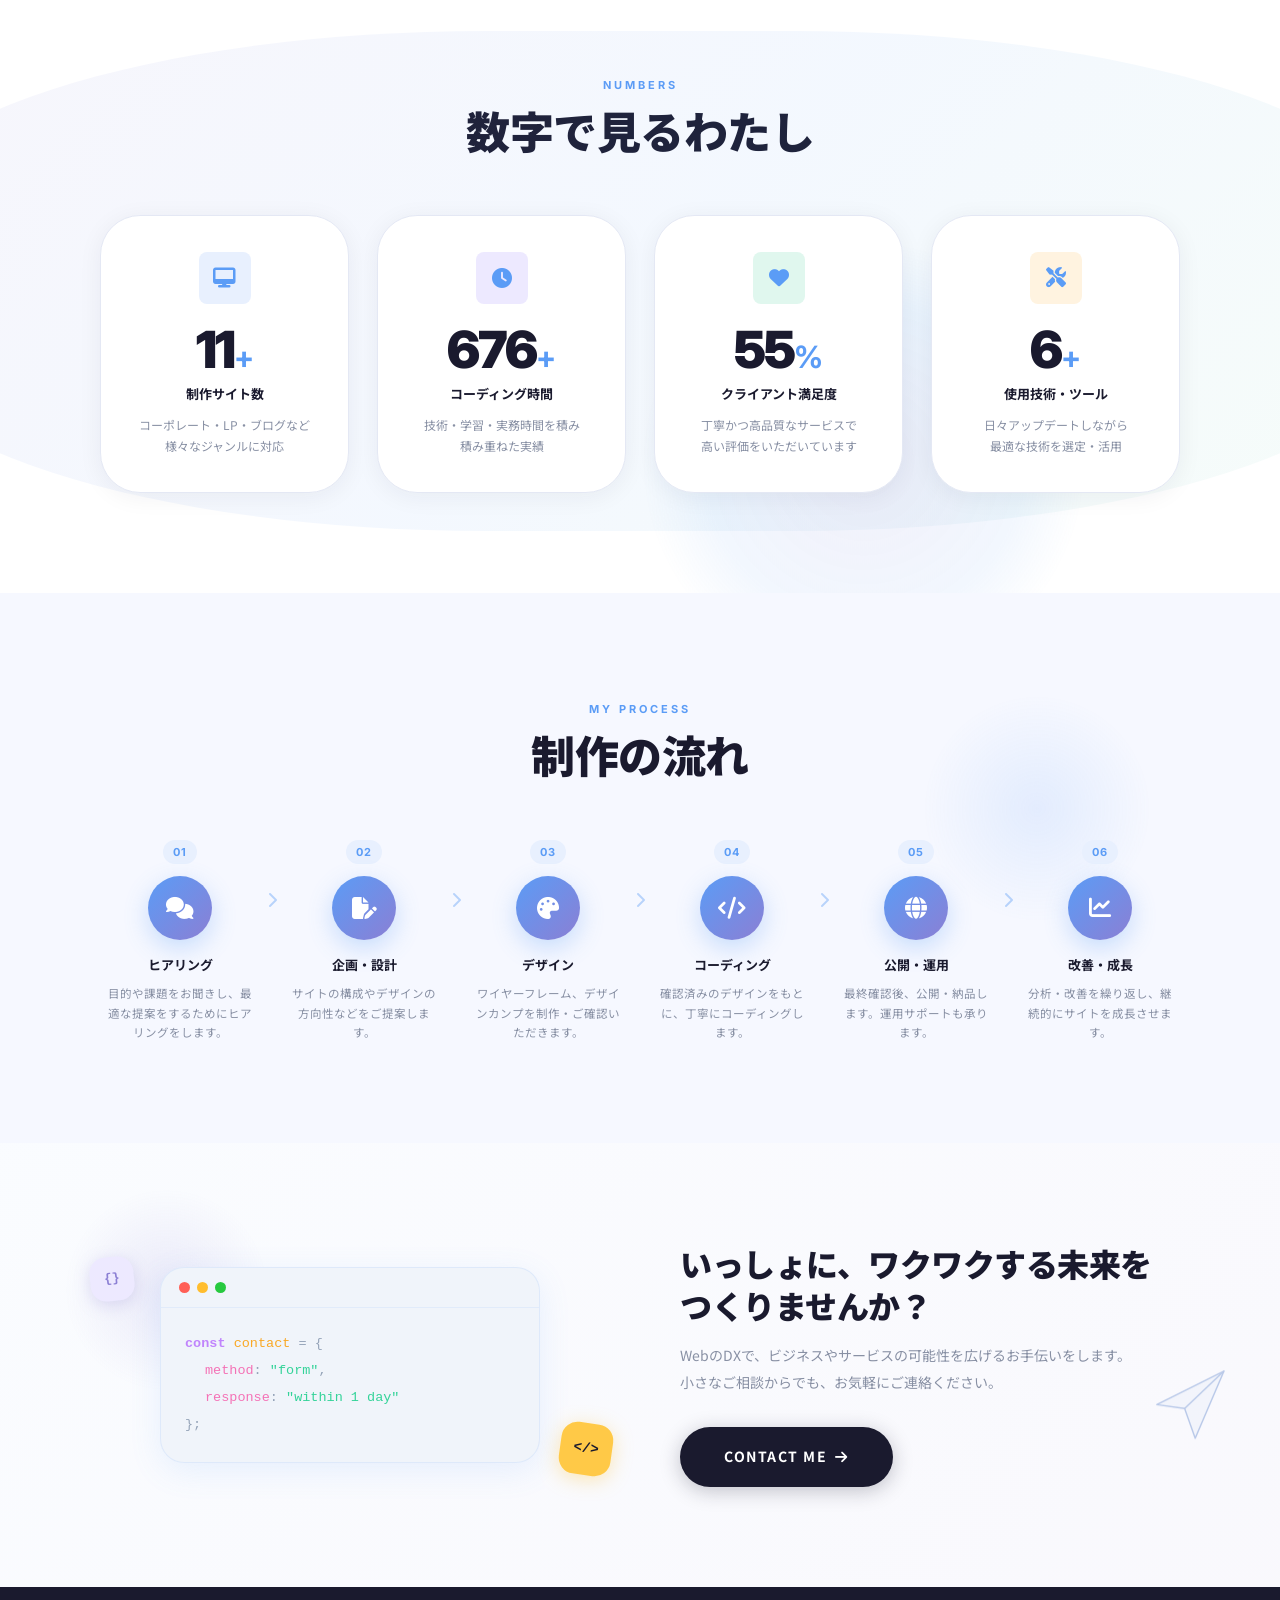
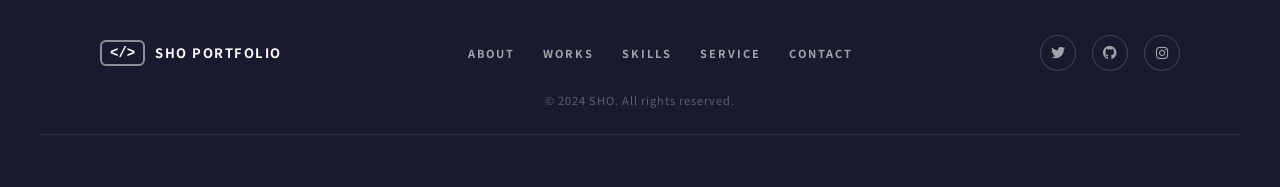
==== commit fa5d1d05: "a" ====
--- a/portfoliov3/index.html
+++ b/portfoliov3/index.html
@@ -112,7 +112,7 @@
             Webの力で、価値ある体験をつくります。
           </p>
           <p class="hero-desc">
-            Web制作を中心に、デザインからコーディング、実装まで一貫して取り組んでいます。<br>
+            Web制作を中心に、デザインからコーディング、実装まで一貫して取り組んでいます。
             ユーザー目線を大切に、直感的に使って楽しめるWebサイト・サービスを追求します。<br>
             新しい視点を学び続け、より良い体験をつくることを心がけています。
           </p>
--- a/portfoliov3/css/style.css
+++ b/portfoliov3/css/style.css
@@ -1,1466 +1,4327 @@
-/* =========================================
-   RESET & BASE
-========================================= */
-*, *::before, *::after {
-  box-sizing: border-box;
-  margin: 0;
-  padding: 0;
-}
-
+/* =====================================================
+   SHO PORTFOLIO – style.css
+   共通スタイル + TOPページ + レスポンシブ
+   ===================================================== */
+
+/* =====================================================
+   0. CSS Variables (Design Tokens)
+   ===================================================== */
 :root {
-  --color-bg: #f8f9fc;
-  --color-white: #ffffff;
-  --color-dark: #1a1a2e;
-  --color-dark-light: #2d2d44;
-  --color-text: #4a4a6a;
-  --color-text-light: #8888aa;
-  --color-primary: #6366f1;
-  --color-primary-light: #818cf8;
-  --color-accent: #4dd9ac;
-  --color-pink: #f0a0b8;
-  --color-number: rgba(99, 102, 241, 0.06);
-  --font-ja: 'Noto Sans JP', sans-serif;
-  --font-en: 'Inter', sans-serif;
-  --transition: 0.4s cubic-bezier(0.4, 0, 0.2, 1);
-  --shadow: 0 4px 24px rgba(99, 102, 241, 0.10);
-  --shadow-hover: 0 12px 40px rgba(99, 102, 241, 0.18);
-}
+  /* Colors */
+  --clr-bg:          #ffffff;
+  --clr-bg-soft:     #f6f8ff;
+  --clr-bg-numbers:  #f0f3ff;
+  --clr-primary:     #1a1a2e;
+  --clr-text:        #2d2d44;
+  --clr-text-muted:  #8890a4;
+  --clr-accent:      #5b9cf6;
+  --clr-accent-dark: #3a7de0;
+  --clr-accent-light:#e8f0fe;
+  --clr-purple:      #8b7fd4;
+  --clr-purple-light:#ede9ff;
+  --clr-green:       #4ecb8d;
+  --clr-green-light: #e0f7ee;
+  --clr-yellow:      #ffc947;
+  --clr-yellow-light:#fff3d4;
+  --clr-border:      #e4e8f4;
+  --clr-code-bg:     #f0f4fa;
+
+  /* Shadows */
+  --shadow-sm:  0 2px 8px  rgba(91,156,246,.08);
+  --shadow-md:  0 8px 32px rgba(91,156,246,.12);
+  --shadow-lg:  0 20px 60px rgba(91,156,246,.15);
+  --shadow-card:0 4px 24px rgba(26, 26, 46,.06);
+
+  /* Radii */
+  --radius-sm:  8px;
+  --radius-md:  16px;
+  --radius-lg:  24px;
+  --radius-xl:  40px;
+  --radius-full:9999px;
+
+  /* Typography */
+  --font:       'Noto Sans JP','Inter','Helvetica Neue',sans-serif;
+  --font-code:  'Courier New','Monaco',monospace;
+
+  /* Layout */
+  --header-h:   72px;
+  --container:  1200px;
+  --px:         clamp(20px, 5vw, 60px);
+
+  /* Transitions */
+  --ease:       cubic-bezier(.4,0,.2,1);
+  --ease-out:   cubic-bezier(.0,0,.2,1);
+  --ease-spring:cubic-bezier(.34,1.56,.64,1);
+}
+
+/* =====================================================
+   1. Reset & Base
+   ===================================================== */
+*, *::before, *::after { box-sizing: border-box; margin: 0; padding: 0; }
 
 html {
+  font-size: 16px;
   scroll-behavior: smooth;
-  font-size: 16px;
+  -webkit-text-size-adjust: 100%;
 }
 
 body {
-  font-family: var(--font-ja);
-  background-color: var(--color-bg);
-  color: var(--color-text);
+  font-family: var(--font);
+  color: var(--clr-text);
+  background: var(--clr-bg);
   line-height: 1.7;
   overflow-x: hidden;
-}
-
-a {
-  text-decoration: none;
-  color: inherit;
-}
-
-ul { list-style: none; }
-
-img { display: block; max-width: 100%; }
-
-.inner {
-  max-width: 1100px;
-  margin: 0 auto;
-  padding: 0 40px;
-}
-
-/* =========================================
-   SCROLL ANIMATION BASE STATES
-========================================= */
-.js-fade-up {
-  opacity: 0;
-  transform: translateY(40px);
-  transition: opacity 0.7s ease, transform 0.7s ease;
-}
-
-.js-fade-right {
-  opacity: 0;
-  transform: translateX(60px);
-  transition: opacity 0.8s ease, transform 0.8s ease;
-}
-
-.js-fade-left {
-  opacity: 0;
-  transform: translateX(-60px);
-  transition: opacity 0.8s ease, transform 0.8s ease;
-}
-
-.js-stagger {
-  opacity: 0;
-  transform: translateY(30px);
-  transition: opacity 0.6s ease, transform 0.6s ease;
-}
-
-.js-fade-up.is-visible,
-.js-fade-right.is-visible,
-.js-fade-left.is-visible,
-.js-stagger.is-visible {
-  opacity: 1;
-  transform: translate(0, 0);
-}
-
-/* =========================================
-   BUTTONS
-========================================= */
+  -webkit-font-smoothing: antialiased;
+}
+
+img, svg { max-width: 100%; display: block; }
+a { color: inherit; text-decoration: none; }
+ul, ol { list-style: none; }
+em { font-style: normal; }
+button { cursor: pointer; border: none; background: none; font-family: inherit; }
+
+/* =====================================================
+   2. Layout Utilities
+   ===================================================== */
+.container {
+  width: 100%;
+  max-width: var(--container);
+  margin-inline: auto;
+  padding-inline: var(--px);
+}
+
+.section {
+  padding-block: 100px;
+  position: relative;
+  overflow: hidden;
+}
+
+/* =====================================================
+   3. Typography
+   ===================================================== */
+.section-label {
+  display: inline-block;
+  font-size: 11px;
+  font-weight: 700;
+  letter-spacing: 3px;
+  text-transform: uppercase;
+  color: var(--clr-accent);
+  margin-bottom: 10px;
+  font-family: 'Inter', sans-serif;
+}
+
+.section-title {
+  font-size: clamp(28px, 4vw, 44px);
+  font-weight: 900;
+  color: var(--clr-primary);
+  line-height: 1.15;
+  letter-spacing: -0.5px;
+}
+
+.section-desc {
+  font-size: 15px;
+  color: var(--clr-text-muted);
+  line-height: 1.9;
+  margin-top: 16px;
+}
+
+.section-header {
+  text-align: center;
+  margin-bottom: 60px;
+}
+
+/* =====================================================
+   4. Buttons
+   ===================================================== */
 .btn {
   display: inline-flex;
   align-items: center;
   gap: 8px;
-  padding: 14px 28px;
-  border-radius: 50px;
-  font-family: var(--font-en);
+  padding: 14px 32px;
+  border-radius: var(--radius-full);
   font-size: 13px;
-  font-weight: 600;
-  letter-spacing: 0.05em;
-  cursor: pointer;
-  border: none;
-  transition: var(--transition);
+  font-weight: 700;
+  letter-spacing: 1.5px;
+  text-transform: uppercase;
+  transition: transform .25s var(--ease-spring),
+              box-shadow .25s var(--ease),
+              background .25s var(--ease);
   position: relative;
   overflow: hidden;
 }
-
-.btn::before {
+.btn::after {
   content: '';
   position: absolute;
   inset: 0;
-  background: rgba(255,255,255,0.15);
-  transform: translateX(-100%);
-  transition: transform 0.3s ease;
-}
-
-.btn:hover::before {
-  transform: translateX(0);
-}
-
-.btn--primary {
-  background: var(--color-dark);
-  color: var(--color-white);
-}
-
-.btn--primary:hover {
-  background: var(--color-primary);
-  transform: translateY(-2px);
-  box-shadow: var(--shadow-hover);
-}
-
-.btn--outline {
+  background: rgba(255,255,255,.12);
+  opacity: 0;
+  transition: opacity .2s;
+}
+.btn:hover::after { opacity: 1; }
+.btn:hover { transform: translateY(-2px); }
+.btn:active { transform: translateY(0); }
+
+.btn-primary {
+  background: var(--clr-primary);
+  color: #fff;
+  box-shadow: 0 4px 20px rgba(26,26,46,.25);
+}
+.btn-primary:hover {
+  box-shadow: 0 8px 32px rgba(26,26,46,.35);
+}
+
+.btn-ghost {
   background: transparent;
-  color: var(--color-dark);
-  border: 1.5px solid var(--color-dark);
-}
-
-.btn--outline:hover {
-  background: var(--color-dark);
-  color: var(--color-white);
-  transform: translateY(-2px);
-}
-
-.btn--dark {
-  background: var(--color-dark);
-  color: var(--color-white);
-}
-
-.btn--dark:hover {
-  background: var(--color-primary);
-  transform: translateY(-2px);
-  box-shadow: var(--shadow-hover);
-}
-
-.btn--sm {
-  padding: 10px 20px;
+  color: var(--clr-primary);
+  border: 1.5px solid var(--clr-primary);
+}
+.btn-ghost:hover {
+  background: var(--clr-primary);
+  color: #fff;
+}
+
+.btn-outline-accent {
+  background: transparent;
+  color: var(--clr-accent);
+  border: 1.5px solid var(--clr-accent);
+}
+.btn-outline-accent:hover {
+  background: var(--clr-accent);
+  color: #fff;
+}
+
+.btn-lg {
+  padding: 18px 44px;
+  font-size: 14px;
+}
+
+/* =====================================================
+   5. Decorative Elements
+   ===================================================== */
+.deco {
+  position: absolute;
+  pointer-events: none;
+  user-select: none;
+  will-change: transform;
+  z-index: 0;
+}
+
+/* Blob shapes */
+.deco-blob-purple {
+  width: clamp(200px, 30vw, 440px);
+  height: clamp(200px, 30vw, 440px);
+  background: radial-gradient(ellipse, rgba(139,127,212,.18) 0%, transparent 70%);
+  border-radius: 60% 40% 50% 70% / 60% 50% 70% 40%;
+  top: -80px; left: -120px;
+  animation: blobMorph 12s ease-in-out infinite alternate;
+}
+.deco-blob-blue {
+  width: clamp(150px, 25vw, 360px);
+  height: clamp(150px, 25vw, 360px);
+  background: radial-gradient(ellipse, rgba(91,156,246,.14) 0%, transparent 70%);
+  border-radius: 70% 30% 60% 40% / 40% 60% 30% 70%;
+  top: 10%; right: -60px;
+  animation: blobMorph 15s ease-in-out infinite alternate-reverse;
+}
+.deco-blob-green {
+  width: clamp(120px, 20vw, 300px);
+  height: clamp(120px, 20vw, 300px);
+  background: radial-gradient(ellipse, rgba(78,203,141,.14) 0%, transparent 70%);
+  border-radius: 40% 60% 70% 30% / 60% 40% 50% 60%;
+  bottom: 0; right: 5%;
+  animation: blobMorph 10s ease-in-out infinite alternate;
+}
+.deco-blob-lavender {
+  width: clamp(200px, 35vw, 600px);
+  height: clamp(200px, 35vw, 600px);
+  background: radial-gradient(ellipse, rgba(139,127,212,.12) 0%, rgba(91,156,246,.08) 50%, transparent 70%);
+  border-radius: 50%;
+  top: 50%; left: 50%;
+  transform: translate(-50%, -50%);
+}
+.deco-blob-blue-sm {
+  width: clamp(100px, 18vw, 240px);
+  height: clamp(100px, 18vw, 240px);
+  background: radial-gradient(ellipse, rgba(91,156,246,.12) 0%, transparent 70%);
+  border-radius: 60% 40% 70% 30% / 50% 60% 40% 70%;
+  top: 0; right: 10%;
+  animation: blobMorph 9s ease-in-out infinite alternate;
+}
+.deco-blob-purple-sm {
+  width: clamp(100px, 16vw, 220px);
+  height: clamp(100px, 16vw, 220px);
+  background: radial-gradient(ellipse, rgba(139,127,212,.14) 0%, transparent 70%);
+  border-radius: 70% 30% 50% 50% / 40% 60% 60% 40%;
+  bottom: 10%; left: 5%;
+  animation: blobMorph 11s ease-in-out infinite alternate-reverse;
+}
+
+/* Dots pattern */
+.deco-dots {
+  width: clamp(80px, 12vw, 160px);
+  height: clamp(80px, 12vw, 160px);
+  background-image: radial-gradient(circle, rgba(91,156,246,.35) 1.5px, transparent 1.5px);
+  background-size: 18px 18px;
+  top: 8%; right: 6%;
+  border-radius: 50%;
+}
+.deco-dots-sm {
+  width: clamp(60px, 8vw, 100px);
+  height: clamp(60px, 8vw, 100px);
+  background-image: radial-gradient(circle, rgba(139,127,212,.3) 1.2px, transparent 1.2px);
+  background-size: 14px 14px;
+  bottom: 15%; left: 3%;
+  border-radius: 50%;
+}
+
+/* Circle outline */
+.deco-circle {
+  width: clamp(80px,10vw,140px);
+  height: clamp(80px,10vw,140px);
+  border: 1.5px dashed rgba(91,156,246,.3);
+  border-radius: 50%;
+  bottom: 12%; left: 2%;
+}
+
+/* Paper airplane */
+.deco-airplane {
+  width: clamp(60px, 8vw, 100px);
+  top: 4%; right: 3%;
+  animation: floatAirplane 8s ease-in-out infinite;
+}
+.deco-airplane-2 {
+  width: clamp(50px, 6vw, 80px);
+  top: 5%; right: 4%;
+  animation: floatAirplane 6s ease-in-out infinite reverse;
+}
+
+/* Squiggle */
+.deco-squiggle-1 {
+  width: clamp(80px, 12vw, 160px);
+  top: 30%; left: 2%;
+  opacity: .6;
+}
+
+/* =====================================================
+   6. Floating Animations
+   ===================================================== */
+@keyframes float {
+  0%, 100% { transform: translateY(0); }
+  50%       { transform: translateY(-14px); }
+}
+@keyframes floatAirplane {
+  0%   { transform: translateY(0) rotate(-5deg); }
+  50%  { transform: translateY(-12px) rotate(5deg); }
+  100% { transform: translateY(0) rotate(-5deg); }
+}
+@keyframes blobMorph {
+  0%   { border-radius: 60% 40% 50% 70% / 60% 50% 70% 40%; }
+  50%  { border-radius: 40% 60% 70% 30% / 50% 70% 30% 60%; }
+  100% { border-radius: 70% 30% 40% 60% / 40% 60% 50% 70%; }
+}
+@keyframes scrollDrop {
+  0%   { transform: scaleY(0); transform-origin: top; }
+  40%  { transform: scaleY(1); transform-origin: top; }
+  60%  { transform: scaleY(1); transform-origin: bottom; }
+  100% { transform: scaleY(0); transform-origin: bottom; }
+}
+@keyframes pulse {
+  0%, 100% { opacity: 1; }
+  50%       { opacity: .5; }
+}
+
+.float-anim        { animation: float 5s ease-in-out infinite; }
+.float-anim-delay  { animation: float 5s ease-in-out infinite 1s; }
+
+/* =====================================================
+   7. Scroll Animations (Intersection Observer)
+   ===================================================== */
+[data-animate] {
+  opacity: 0;
+  transition-property: opacity, transform;
+  transition-duration: .75s;
+  transition-timing-function: var(--ease-out);
+}
+[data-animate="fade-up"]   { transform: translateY(40px); }
+[data-animate="fade-in"]   { transform: none; }
+[data-animate="scale-up"]  { transform: scale(.9); }
+[data-animate="fade-left"] { transform: translateX(40px); }
+[data-animate="fade-right"]{ transform: translateX(-40px); }
+
+[data-animate].is-visible {
+  opacity: 1;
+  transform: none;
+}
+
+/* =====================================================
+   8. Header
+   ===================================================== */
+.header {
+  position: fixed;
+  top: 0; left: 0; right: 0;
+  height: var(--header-h);
+  z-index: 900;
+  transition: background .35s var(--ease),
+              box-shadow .35s var(--ease),
+              backdrop-filter .35s;
+}
+.header.scrolled {
+  background: rgba(255,255,255,.88);
+  backdrop-filter: blur(16px);
+  -webkit-backdrop-filter: blur(16px);
+  box-shadow: 0 1px 0 var(--clr-border), var(--shadow-sm);
+}
+
+.header-inner {
+  display: flex;
+  align-items: center;
+  height: 100%;
+  gap: 40px;
+}
+
+/* Logo */
+.logo {
+  display: flex;
+  align-items: center;
+  gap: 10px;
+  color: var(--clr-primary);
+  font-weight: 700;
+  font-size: 13px;
+  letter-spacing: 1.5px;
+  text-transform: uppercase;
+  transition: opacity .2s;
+  flex-shrink: 0;
+}
+.logo:hover { opacity: .75; }
+.logo-bracket {
+  font-family: var(--font-code);
+  font-size: 14px;
+  font-weight: 700;
+  padding: 4px 8px;
+  border: 2px solid var(--clr-primary);
+  border-radius: 6px;
+  line-height: 1;
+  letter-spacing: 0;
+}
+
+/* Global Nav */
+.gnav { margin-left: auto; }
+.gnav-list {
+  display: flex;
+  gap: 36px;
+}
+.gnav-link {
   font-size: 12px;
-}
-
-.btn--submit {
-  background: var(--color-dark);
-  color: var(--color-white);
-  padding: 16px 40px;
+  font-weight: 700;
+  letter-spacing: 2px;
+  text-transform: uppercase;
+  color: var(--clr-text);
+  position: relative;
+  padding-bottom: 4px;
+  transition: color .2s;
+}
+.gnav-link::after {
+  content: '';
+  position: absolute;
+  bottom: -2px; left: 50%;
+  width: 4px; height: 4px;
+  background: var(--clr-accent);
+  border-radius: 50%;
+  transform: translateX(-50%) scale(0);
+  transition: transform .25s var(--ease-spring);
+}
+.gnav-link:hover,
+.gnav-link.active { color: var(--clr-accent); }
+.gnav-link.active::after { transform: translateX(-50%) scale(1); }
+
+/* Menu Toggle Button */
+.menu-toggle {
+  display: flex;
+  align-items: center;
+  justify-content: center;
+  width: 44px;
+  height: 44px;
+  border-radius: 50%;
+  background: var(--clr-primary);
+  flex-shrink: 0;
+  transition: transform .25s var(--ease-spring),
+              background .25s;
+  position: relative;
+  z-index: 1000;
+}
+.menu-toggle:hover { transform: scale(1.08); }
+.menu-toggle-icon {
+  display: flex;
+  flex-direction: column;
+  gap: 5px;
+  width: 18px;
+}
+.menu-toggle .bar {
+  display: block;
+  width: 100%;
+  height: 1.5px;
+  background: #fff;
+  border-radius: 2px;
+  transition: transform .35s var(--ease),
+              opacity .25s,
+              width .25s;
+  transform-origin: center;
+}
+/* Open state */
+.menu-toggle.is-open .bar:nth-child(1) { transform: translateY(6.5px) rotate(45deg); }
+.menu-toggle.is-open .bar:nth-child(2) { opacity: 0; width: 0; }
+.menu-toggle.is-open .bar:nth-child(3) { transform: translateY(-6.5px) rotate(-45deg); }
+
+/* =====================================================
+   9. Fullscreen Navigation
+   ===================================================== */
+.fullscreen-nav {
+  position: fixed;
+  inset: 0;
+  z-index: 800;
+  pointer-events: none;
+}
+.fullscreen-nav-bg {
+  position: absolute;
+  inset: 0;
+  background: #0d0d1e;
+  clip-path: circle(0% at calc(100% - 22px - var(--px)) calc(var(--header-h)/2));
+  transition: clip-path .75s cubic-bezier(.77,0,.175,1);
+}
+.fullscreen-nav.is-open {
+  pointer-events: all;
+}
+.fullscreen-nav.is-open .fullscreen-nav-bg {
+  clip-path: circle(160% at calc(100% - 22px - var(--px)) calc(var(--header-h)/2));
+}
+
+.fullscreen-nav-inner {
+  position: relative;
+  height: 100%;
+  display: flex;
+  flex-direction: column;
+  justify-content: center;
+  align-items: flex-start;
+  padding: calc(var(--header-h) + 40px) var(--px) 60px;
+  gap: 40px;
+}
+
+.fullscreen-menu-nav ul {
+  display: flex;
+  flex-direction: column;
+  gap: 4px;
+}
+
+.fn-item {
+  opacity: 0;
+  transform: translateY(30px);
+  transition: opacity .4s var(--ease-out),
+              transform .5s var(--ease-out);
+}
+.fullscreen-nav.is-open .fn-item {
+  opacity: 1;
+  transform: none;
+  transition-delay: calc(var(--i) * 70ms + 300ms);
+}
+
+.fn-link {
+  display: flex;
+  align-items: baseline;
+  gap: 16px;
+  font-size: clamp(36px, 7vw, 72px);
+  font-weight: 900;
+  color: rgba(255,255,255,.9);
+  line-height: 1.1;
+  letter-spacing: -1px;
+  transition: color .2s, transform .2s;
+}
+.fn-link:hover { color: var(--clr-accent); transform: translateX(10px); }
+.fn-num {
+  font-size: clamp(12px, 1.5vw, 16px);
+  font-weight: 500;
+  color: rgba(255,255,255,.35);
+  letter-spacing: 2px;
+  font-family: 'Inter', sans-serif;
+}
+
+.fullscreen-nav-footer {
+  opacity: 0;
+  transition: opacity .4s var(--ease-out) .7s;
+}
+.fullscreen-nav.is-open .fullscreen-nav-footer { opacity: 1; }
+
+.fn-social {
+  display: flex;
+  gap: 20px;
+  margin-bottom: 16px;
+}
+.fn-social-link {
+  display: flex;
+  align-items: center;
+  justify-content: center;
+  width: 40px; height: 40px;
+  border: 1px solid rgba(255,255,255,.2);
+  border-radius: 50%;
+  color: rgba(255,255,255,.6);
+  font-size: 15px;
+  transition: border-color .2s, color .2s, transform .2s;
+}
+.fn-social-link:hover {
+  border-color: var(--clr-accent);
+  color: var(--clr-accent);
+  transform: scale(1.1);
+}
+
+.fn-copy {
+  font-size: 12px;
+  color: rgba(255,255,255,.3);
+  letter-spacing: 1px;
+}
+
+/* =====================================================
+   10. Hero Section
+   ===================================================== */
+.hero {
+  min-height: 100vh;
+  padding-top: calc(var(--header-h) + 60px);
+  padding-bottom: 80px;
+  position: relative;
+  overflow: hidden;
+  display: flex;
+  align-items: center;
+}
+
+.hero-inner {
+  display: grid;
+  grid-template-columns: 1fr 1fr;
+  gap: 60px;
+  align-items: center;
+  position: relative;
+  z-index: 1;
+  width: 100%;
+}
+
+/* Scroll Indicator – hero section の絶対配置（左端） */
+.scroll-indicator {
+  position: absolute;
+  left: clamp(12px, 2vw, 28px);
+  bottom: 48px;
+  display: flex;
+  flex-direction: column;
+  align-items: center;
+  gap: 10px;
+  z-index: 2;
+}
+.scroll-text {
+  writing-mode: vertical-lr;
+  transform: rotate(180deg);
+  font-size: 10px;
+  font-weight: 700;
+  letter-spacing: 4px;
+  text-transform: uppercase;
+  color: var(--clr-text-muted);
+  font-family: 'Inter', sans-serif;
+}
+.scroll-line {
+  width: 1px;
+  height: 50px;
+  background: linear-gradient(to bottom, var(--clr-text-muted), transparent);
+  animation: scrollDrop 2s ease-in-out infinite;
+}
+
+/* Hero Content */
+.hero-greeting {
+  display: inline-flex;
+  flex-direction: column;
+  gap: 4px;
+  font-size: 13px;
+  font-weight: 500;
+  color: var(--clr-text-muted);
+  margin-bottom: 16px;
+}
+.greeting-squiggle {
+  width: 80px;
+}
+
+.hero-heading {
+  font-size: clamp(40px, 5.5vw, 64px);
+  font-weight: 900;
+  line-height: 1.1;
+  letter-spacing: -2px;
+  color: var(--clr-primary);
+  margin-bottom: 20px;
+}
+.hero-heading-accent {
+  color: var(--clr-accent);
+  position: relative;
+}
+.hero-heading-accent::after {
+  content: '';
+  position: absolute;
+  bottom: -4px; left: 0;
+  width: 100%; height: 3px;
+  background: linear-gradient(90deg, var(--clr-accent), var(--clr-purple));
+  border-radius: 2px;
+  opacity: .5;
+}
+
+.hero-sub {
+  font-size: clamp(15px, 1.8vw, 18px);
+  font-weight: 500;
+  line-height: 1.7;
+  color: var(--clr-text);
+  margin-bottom: 12px;
+}
+
+.hero-desc {
   font-size: 14px;
-  margin-left: auto;
-}
-
-.btn--submit:hover {
-  background: var(--color-primary);
-  transform: translateY(-2px);
-  box-shadow: var(--shadow-hover);
-}
-
-.btn__arrow {
+  line-height: 1.9;
+  color: var(--clr-text-muted);
+  margin-bottom: 36px;
+}
+
+.hero-actions {
+  display: flex;
+  gap: 16px;
+  flex-wrap: wrap;
+}
+
+/* Code Window */
+.hero-visual {
+  position: relative;
+  display: flex;
+  flex-direction: column;
+  gap: 20px;
+  align-items: flex-start;
+}
+
+.code-window {
+  background: var(--clr-code-bg);
+  border-radius: var(--radius-lg);
+  overflow: visible;
+  width: 100%;
+  max-width: 440px;
+  box-shadow: var(--shadow-md);
+  position: relative;
+  border: 1px solid rgba(91,156,246,.12);
+}
+
+.code-win-bar {
+  display: flex;
+  align-items: center;
+  gap: 7px;
+  padding: 14px 18px;
+  border-bottom: 1px solid rgba(91,156,246,.1);
+}
+.win-dot {
+  width: 11px; height: 11px;
+  border-radius: 50%;
+  display: block;
+}
+.dot-red    { background: #ff5f56; }
+.dot-yellow { background: #ffbd2e; }
+.dot-green  { background: #27c93f; }
+.win-filename {
+  margin-left: 8px;
+  font-size: 11px;
+  color: var(--clr-text-muted);
+  font-family: var(--font-code);
+}
+
+.code-win-body {
+  padding: 22px 24px 24px;
+  font-family: var(--font-code);
+  font-size: 13.5px;
+  line-height: 2;
+  user-select: text;
+}
+
+.code-line { white-space: pre; }
+.code-indent { padding-left: 20px; }
+
+/* Syntax tokens */
+.tk-keyword { color: #c084fc; font-weight: 600; }
+.tk-fn      { color: #60a5fa; }
+.tk-var     { color: #f9a825; }
+.tk-string  { color: #34d399; }
+.tk-punc    { color: #94a3b8; }
+.tk-op      { color: #94a3b8; }
+.tk-key     { color: #f472b6; }
+.tk-num     { color: #fb923c; }
+
+/* Code Badge (yellow </> ) */
+.code-badge {
+  position: absolute;
+  right: -18px; bottom: -18px;
+  width: 58px; height: 58px;
+  background: var(--clr-yellow);
+  border-radius: var(--radius-md);
+  display: flex;
+  align-items: center;
+  justify-content: center;
+  font-family: var(--font-code);
+  font-size: 15px;
+  font-weight: 700;
+  color: var(--clr-primary);
+  box-shadow: 0 6px 24px rgba(255,201,71,.4);
+  transform: rotate(6deg);
+}
+
+/* Hero Badge */
+.hero-badge {
+  background: #fff;
+  border-radius: var(--radius-md);
+  padding: 14px 20px;
+  box-shadow: var(--shadow-card);
+  border: 1px solid var(--clr-border);
+  max-width: 320px;
+}
+.badge-prompt {
+  font-family: var(--font-code);
+  color: var(--clr-green);
+  font-weight: 700;
+  margin-right: 8px;
+  font-size: 14px;
+}
+.badge-role {
+  font-size: 13px;
+  font-weight: 700;
+  color: var(--clr-primary);
+}
+.badge-info {
+  font-size: 12px;
+  color: var(--clr-text-muted);
+  margin-top: 4px;
+  padding-left: 22px;
+}
+.badge-star { color: var(--clr-yellow); }
+
+/* =====================================================
+   11. What I Do Section
+   ===================================================== */
+.what-i-do {
+  background: var(--clr-bg);
+}
+
+.what-grid {
+  display: grid;
+  grid-template-columns: repeat(5, 1fr);
+  gap: 24px;
+}
+
+.what-card {
+  background: #fff;
+  border: 1px solid var(--clr-border);
+  border-radius: var(--radius-lg);
+  padding: 28px 22px;
+  text-align: center;
+  transition: transform .3s var(--ease-spring),
+              box-shadow .3s var(--ease),
+              border-color .3s;
+}
+.what-card:hover {
+  transform: translateY(-6px);
+  box-shadow: var(--shadow-md);
+  border-color: rgba(91,156,246,.25);
+}
+
+.what-icon-wrap {
+  width: 56px; height: 56px;
+  border-radius: var(--radius-md);
+  background: var(--icon-clr, var(--clr-accent-light));
+  display: flex;
+  align-items: center;
+  justify-content: center;
+  margin: 0 auto 16px;
+  font-size: 20px;
+  color: var(--clr-accent);
+  transition: transform .25s var(--ease-spring);
+}
+.what-card:hover .what-icon-wrap {
+  transform: scale(1.1) rotate(-5deg);
+}
+
+.what-title {
+  font-size: 14px;
+  font-weight: 700;
+  color: var(--clr-primary);
+  margin-bottom: 10px;
+  line-height: 1.4;
+}
+
+.what-text {
+  font-size: 12.5px;
+  color: var(--clr-text-muted);
+  line-height: 1.8;
+}
+
+/* =====================================================
+   12. Numbers Section
+   ===================================================== */
+.numbers {
+  background: var(--clr-bg);
+  padding-block: 100px;
+  position: relative;
+  overflow: hidden;
+}
+.numbers::before {
+  content: '';
+  position: absolute;
+  inset: 10% -10%;
+  background: linear-gradient(135deg, rgba(139,127,212,.07) 0%, rgba(91,156,246,.07) 50%, rgba(78,203,141,.05) 100%);
+  border-radius: 40%;
+  z-index: 0;
+}
+
+.numbers-grid {
+  display: grid;
+  grid-template-columns: repeat(4, 1fr);
+  gap: 28px;
+  position: relative;
+  z-index: 1;
+}
+
+.numbers-card {
+  background: #fff;
+  border-radius: var(--radius-xl);
+  padding: 36px 24px;
+  text-align: center;
+  box-shadow: var(--shadow-card);
+  border: 1px solid var(--clr-border);
+  transition: transform .3s var(--ease-spring),
+              box-shadow .3s var(--ease);
+}
+.numbers-card:hover {
+  transform: translateY(-8px) scale(1.02);
+  box-shadow: var(--shadow-lg);
+}
+
+.numbers-icon-wrap {
+  width: 52px; height: 52px;
+  border-radius: var(--radius-sm);
+  background: var(--icon-clr, var(--clr-accent-light));
+  display: flex;
+  align-items: center;
+  justify-content: center;
+  margin: 0 auto 20px;
+  font-size: 20px;
+  color: var(--clr-accent);
+}
+
+.numbers-value {
+  font-size: clamp(36px, 4vw, 52px);
+  font-weight: 900;
+  color: var(--clr-primary);
+  line-height: 1;
+  margin-bottom: 8px;
+  font-family: 'Inter', sans-serif;
+  letter-spacing: -2px;
+}
+.numbers-unit {
+  font-size: .6em;
+  font-weight: 700;
+  color: var(--clr-accent);
+  letter-spacing: 0;
+}
+
+.numbers-label {
+  font-size: 13px;
+  font-weight: 700;
+  color: var(--clr-primary);
+  margin-bottom: 10px;
+}
+
+.numbers-desc {
+  font-size: 12px;
+  color: var(--clr-text-muted);
+  line-height: 1.7;
+}
+
+/* =====================================================
+   13. Process Section
+   ===================================================== */
+.process {
+  background: var(--clr-bg-soft);
+  padding-block: 100px;
+  position: relative;
+  overflow: hidden;
+}
+
+.process-track {
+  display: flex;
+  align-items: flex-start;
+  justify-content: center;
+  gap: 0;
+  position: relative;
+}
+
+.process-step {
+  display: flex;
+  flex-direction: column;
+  align-items: center;
+  text-align: center;
+  flex: 1;
+  max-width: 160px;
+  padding: 0 8px;
+}
+
+.step-num {
+  font-size: 11px;
+  font-weight: 700;
+  font-family: 'Inter', sans-serif;
+  color: var(--clr-accent);
+  letter-spacing: 1px;
+  margin-bottom: 12px;
+  background: var(--clr-accent-light);
+  padding: 3px 10px;
+  border-radius: var(--radius-full);
+}
+
+.step-icon-wrap {
+  width: 64px; height: 64px;
+  background: linear-gradient(135deg, #5b9cf6, #8b7fd4);
+  border-radius: 50%;
+  display: flex;
+  align-items: center;
+  justify-content: center;
+  font-size: 22px;
+  color: #fff;
+  margin-bottom: 14px;
+  box-shadow: 0 8px 24px rgba(91,156,246,.3);
+  transition: transform .3s var(--ease-spring),
+              box-shadow .3s;
+}
+.process-step:hover .step-icon-wrap {
+  transform: scale(1.1);
+  box-shadow: 0 12px 32px rgba(91,156,246,.4);
+}
+
+.step-name {
+  font-size: 13px;
+  font-weight: 700;
+  color: var(--clr-primary);
+  margin-bottom: 8px;
+}
+
+.step-desc {
+  font-size: 11.5px;
+  color: var(--clr-text-muted);
+  line-height: 1.7;
+}
+
+.process-arrow {
+  display: flex;
+  align-items: center;
+  justify-content: center;
+  color: rgba(91,156,246,.4);
+  font-size: 16px;
+  padding-top: 52px;
+  flex-shrink: 0;
+  width: 24px;
+}
+
+/* =====================================================
+   14. CTA Section
+   ===================================================== */
+.cta-section {
+  background: var(--clr-bg);
+  padding-block: 100px;
+  position: relative;
+  overflow: hidden;
+}
+.cta-section::before {
+  content: '';
+  position: absolute;
+  inset: 0;
+  background: linear-gradient(135deg, rgba(91,156,246,.03) 0%, rgba(139,127,212,.05) 100%);
+}
+
+.cta-inner {
+  display: grid;
+  grid-template-columns: 1fr 1fr;
+  gap: 80px;
+  align-items: center;
+  position: relative;
+  z-index: 1;
+}
+
+.cta-visual {
+  position: relative;
+  display: flex;
+  justify-content: center;
+}
+
+.cta-code-window {
+  width: 100%;
+  max-width: 380px;
+  background: var(--clr-code-bg);
+  border-radius: var(--radius-lg);
+  box-shadow: var(--shadow-md);
+  border: 1px solid rgba(91,156,246,.12);
+}
+
+.cta-badge-1 {
+  position: absolute;
+  right: -12px; bottom: -12px;
+  width: 52px; height: 52px;
+  background: var(--clr-yellow);
+  border-radius: var(--radius-md);
+  display: flex;
+  align-items: center;
+  justify-content: center;
+  font-family: var(--font-code);
+  font-size: 14px;
+  font-weight: 700;
+  color: var(--clr-primary);
+  box-shadow: 0 4px 20px rgba(255,201,71,.4);
+  transform: rotate(8deg);
+}
+.cta-badge-2 {
+  position: absolute;
+  left: -10px; top: -10px;
+  width: 44px; height: 44px;
+  background: var(--clr-purple-light);
+  border-radius: var(--radius-md);
+  display: flex;
+  align-items: center;
+  justify-content: center;
+  font-family: var(--font-code);
+  font-size: 13px;
+  font-weight: 700;
+  color: var(--clr-purple);
+  box-shadow: 0 4px 16px rgba(139,127,212,.25);
+  transform: rotate(-6deg);
+}
+
+.cta-title {
+  font-size: clamp(22px, 2.8vw, 32px);
+  font-weight: 900;
+  color: var(--clr-primary);
+  line-height: 1.3;
+  letter-spacing: -0.5px;
+  margin-bottom: 16px;
+}
+
+.cta-desc {
+  font-size: 14px;
+  color: var(--clr-text-muted);
+  line-height: 1.9;
+  margin-bottom: 32px;
+}
+
+/* =====================================================
+   15. Footer
+   ===================================================== */
+.footer {
+  background: var(--clr-primary);
+  color: rgba(255,255,255,.7);
+  padding-block: 48px 32px;
+}
+
+.footer-inner {
+  display: flex;
+  flex-wrap: wrap;
+  align-items: center;
+  justify-content: space-between;
+  gap: 20px 32px;
+  padding-bottom: 24px;
+  border-bottom: 1px solid rgba(255,255,255,.08);
+  margin-bottom: 20px;
+}
+
+.footer .logo {
+  color: #fff;
+}
+.footer .logo-bracket {
+  border-color: rgba(255,255,255,.5);
+}
+
+.footer-nav {
+  display: flex;
+  gap: 28px;
+  justify-content: center;
+}
+.footer-nav a {
+  font-size: 11px;
+  font-weight: 700;
+  letter-spacing: 2px;
+  text-transform: uppercase;
+  color: rgba(255,255,255,.6);
+  transition: color .2s;
+}
+.footer-nav a:hover { color: #fff; }
+
+.footer-social {
+  display: flex;
+  gap: 16px;
+}
+.footer-social a {
+  width: 36px; height: 36px;
+  border: 1px solid rgba(255,255,255,.2);
+  border-radius: 50%;
+  display: flex;
+  align-items: center;
+  justify-content: center;
+  color: rgba(255,255,255,.6);
+  font-size: 14px;
+  transition: border-color .2s, color .2s, transform .2s;
+}
+.footer-social a:hover {
+  border-color: var(--clr-accent);
+  color: var(--clr-accent);
+  transform: scale(1.1);
+}
+
+.footer-copy {
+  width: 100%;
+  text-align: center;
+  font-size: 11px;
+  letter-spacing: 1px;
+  color: rgba(255,255,255,.3);
+}
+
+/* =====================================================
+   16. Page-specific Hero Variants (Other Pages)
+   ===================================================== */
+.page-hero {
+  padding-top: calc(var(--header-h) + 80px);
+  padding-bottom: 80px;
+  padding-inline: var(--px);
+  position: relative;
+  overflow: hidden;
+}
+.page-hero-inner {
+  display: grid;
+  grid-template-columns: 1fr 1fr;
+  gap: 60px;
+  align-items: center;
+  max-width: var(--container);
+  margin-inline: auto;
+}
+.page-hero-title {
+  font-size: clamp(52px, 8vw, 100px);
+  font-weight: 900;
+  color: var(--clr-primary);
+  letter-spacing: -3px;
+  line-height: 1;
+  margin-bottom: 8px;
+}
+.page-hero-subtitle {
+  font-size: 14px;
+  color: var(--clr-text-muted);
+  font-weight: 500;
+  margin-bottom: 20px;
+}
+.page-hero-desc {
+  font-size: 14px;
+  line-height: 1.9;
+  color: var(--clr-text-muted);
+}
+
+/* =====================================================
+   17. Shared Component: Tag Badges
+   ===================================================== */
+.tag {
   display: inline-block;
-  transition: transform 0.3s ease;
-}
-
-.btn:hover .btn__arrow {
-  transform: translateX(4px);
-}
-
-/* =========================================
-   SECTION COMMON
-========================================= */
-.section {
-  position: relative;
-  padding: 120px 0;
+  padding: 4px 12px;
+  border-radius: var(--radius-full);
+  font-size: 11px;
+  font-weight: 700;
+  letter-spacing: 1px;
+  text-transform: uppercase;
+}
+.tag-blue   { background: var(--clr-accent-light); color: var(--clr-accent); }
+.tag-purple { background: var(--clr-purple-light); color: var(--clr-purple); }
+.tag-green  { background: var(--clr-green-light);  color: var(--clr-green); }
+.tag-yellow { background: var(--clr-yellow-light); color: #a07800; }
+
+/* =====================================================
+   18. Shared Component: Section CTA Banner
+   ===================================================== */
+.section-cta-banner {
+  background: linear-gradient(135deg, rgba(91,156,246,.06), rgba(139,127,212,.06));
+  border: 1px solid var(--clr-border);
+  border-radius: var(--radius-xl);
+  padding: 48px 60px;
+  display: flex;
+  align-items: center;
+  justify-content: space-between;
+  gap: 40px;
+  margin-top: 80px;
+  position: relative;
   overflow: hidden;
 }
-
-.section__number {
+.section-cta-banner::before {
+  content: '';
   position: absolute;
-  top: 40px;
+  top: -40%; right: -5%;
+  width: 200px; height: 200px;
+  background: radial-gradient(circle, rgba(91,156,246,.1), transparent);
+  border-radius: 50%;
+}
+
+/* =====================================================
+   19. Skill Bar Component (for skills.html)
+   ===================================================== */
+.skill-bar-wrap {
+  display: flex;
+  align-items: center;
+  gap: 12px;
+  margin-bottom: 14px;
+}
+.skill-bar-name { font-size: 13px; font-weight: 500; min-width: 110px; }
+.skill-bar-track {
+  flex: 1;
+  height: 5px;
+  background: var(--clr-border);
+  border-radius: 3px;
+  overflow: hidden;
+}
+.skill-bar-fill {
+  height: 100%;
+  background: linear-gradient(90deg, var(--clr-accent), var(--clr-purple));
+  border-radius: 3px;
+  width: 0;
+  transition: width 1.2s var(--ease-out);
+}
+.skill-bar-pct { font-size: 12px; color: var(--clr-text-muted); font-weight: 600; min-width: 36px; text-align: right; }
+
+/* =====================================================
+   20. Responsive – Tablet (≤ 1024px)
+   ===================================================== */
+@media (max-width: 1024px) {
+  .what-grid {
+    grid-template-columns: repeat(3, 1fr);
+  }
+  /* 5枚目のカードを中央に寄せる */
+  .what-grid .what-card:nth-child(5) {
+    grid-column: 2 / 3;
+  }
+
+  .numbers-grid {
+    grid-template-columns: repeat(2, 1fr);
+  }
+
+  .process-track {
+    flex-wrap: wrap;
+    justify-content: center;
+    gap: 16px;
+  }
+  .process-arrow { display: none; }
+  .process-step {
+    flex: 0 0 calc(33.33% - 16px);
+    max-width: 180px;
+  }
+
+  .cta-inner {
+    gap: 48px;
+  }
+
+  .footer-inner {
+    flex-direction: column;
+    align-items: center;
+    text-align: center;
+  }
+  .footer-nav { flex-wrap: wrap; justify-content: center; }
+}
+
+/* =====================================================
+   21. Responsive – Mobile (≤ 768px)
+   ===================================================== */
+@media (max-width: 768px) {
+  :root {
+    --px: 20px;
+  }
+
+  .section { padding-block: 64px; }
+
+  /* Header */
+  .gnav { display: none; }
+
+  /* Hero */
+  .hero {
+    min-height: auto;
+    padding-top: calc(var(--header-h) + 40px);
+    padding-bottom: 60px;
+  }
+  .hero-inner {
+    grid-template-columns: 1fr;
+    gap: 40px;
+  }
+  .hero-heading { font-size: clamp(34px, 10vw, 48px); letter-spacing: -1px; }
+  .hero-desc { font-size: 13px; }
+  .scroll-indicator { display: none; }
+
+  .code-window { max-width: 100%; }
+  .code-badge  { right: -10px; bottom: -10px; width: 46px; height: 46px; }
+
+  /* What I Do */
+  .what-grid {
+    grid-template-columns: repeat(2, 1fr);
+    gap: 16px;
+  }
+
+  /* Numbers */
+  .numbers-grid {
+    grid-template-columns: repeat(2, 1fr);
+    gap: 16px;
+  }
+  .numbers-card { padding: 24px 16px; }
+
+  /* Process */
+  .process-step {
+    flex: 0 0 calc(50% - 16px);
+    max-width: 160px;
+  }
+
+  /* CTA */
+  .cta-inner {
+    grid-template-columns: 1fr;
+    gap: 40px;
+    text-align: center;
+  }
+  .cta-visual { justify-content: center; }
+  .cta-code-window { max-width: 300px; }
+
+  /* Footer */
+  .footer-nav { gap: 16px; }
+
+  /* Section CTA Banner */
+  .section-cta-banner {
+    flex-direction: column;
+    text-align: center;
+    padding: 36px 28px;
+  }
+
+  /* Page hero */
+  .page-hero-inner {
+    grid-template-columns: 1fr;
+    gap: 32px;
+  }
+}
+
+/* =====================================================
+   22. Responsive – Small Mobile (≤ 480px)
+   ===================================================== */
+@media (max-width: 480px) {
+  .hero-heading { font-size: 34px; }
+  .hero-actions { flex-direction: column; align-items: flex-start; }
+
+  .what-grid {
+    grid-template-columns: 1fr;
+  }
+
+  .numbers-grid {
+    grid-template-columns: 1fr;
+  }
+
+  .process-step {
+    flex: 0 0 100%;
+    max-width: 100%;
+  }
+  .step-desc { display: none; }
+
+  .fn-link { font-size: clamp(28px, 10vw, 48px); }
+}
+
+/* =====================================================
+   23. Accessibility & Focus
+   ===================================================== */
+:focus-visible {
+  outline: 2px solid var(--clr-accent);
+  outline-offset: 3px;
+  border-radius: 4px;
+}
+
+/* Reduced motion */
+@media (prefers-reduced-motion: reduce) {
+  *, *::before, *::after {
+    animation-duration: .01ms !important;
+    transition-duration: .01ms !important;
+  }
+}
+
+/* =====================================================
+   24. Utility Helpers
+   ===================================================== */
+.visually-hidden {
+  position: absolute;
+  width: 1px; height: 1px;
+  margin: -1px; padding: 0; border: 0;
+  overflow: hidden;
+  clip: rect(0,0,0,0);
+  white-space: nowrap;
+}
+.text-accent  { color: var(--clr-accent); }
+.text-muted   { color: var(--clr-text-muted); }
+.fw-bold      { font-weight: 700; }
+.fw-black     { font-weight: 900; }
+.text-center  { text-align: center; }
+.mt-8  { margin-top:  8px; }
+.mt-16 { margin-top: 16px; }
+.mt-24 { margin-top: 24px; }
+.mt-40 { margin-top: 40px; }
+.mb-40 { margin-bottom: 40px; }
+.pos-relative { position: relative; }
+
+/* =====================================================
+   WORKS PAGE STYLES
+   ===================================================== */
+
+/* ── Works Hero ── */
+.works-hero {
+  padding-top: calc(var(--header-h) + 72px);
+  padding-bottom: 56px;
+  position: relative;
+  overflow: hidden;
+}
+.works-hero-inner {
+  display: flex;
+  flex-direction: column;
+  gap: 36px;
+  max-width: var(--container);
+  margin-inline: auto;
+  padding-inline: var(--px);
+  position: relative;
+  z-index: 1;
+}
+.works-page-title {
+  font-size: clamp(64px, 10vw, 110px);
+  font-weight: 900;
+  letter-spacing: -4px;
+  line-height: 1;
+  color: var(--clr-primary);
+  margin-bottom: 4px;
+}
+.works-page-subtitle {
+  display: inline-flex;
+  flex-direction: column;
+  gap: 4px;
+  font-size: 15px;
+  font-weight: 700;
+  color: var(--clr-accent);
+  letter-spacing: 1px;
+  margin-bottom: 8px;
+}
+.works-title-squiggle { width: 120px; }
+.works-hero-desc {
+  font-size: 14.5px;
+  line-height: 1.9;
+  color: var(--clr-text-muted);
+}
+
+/* ── フィルタータブ ── */
+.works-filter {
+  display: flex;
+  gap: 8px;
+  flex-wrap: wrap;
+}
+.filter-tab {
+  padding: 10px 24px;
+  border-radius: var(--radius-full);
+  font-size: 12px;
+  font-weight: 700;
+  letter-spacing: 1.5px;
+  text-transform: uppercase;
+  border: 1.5px solid var(--clr-border);
+  background: transparent;
+  color: var(--clr-text-muted);
+  cursor: pointer;
+  transition: background .22s var(--ease),
+              color .22s var(--ease),
+              border-color .22s var(--ease),
+              transform .2s var(--ease-spring),
+              box-shadow .22s;
+  font-family: var(--font);
+}
+.filter-tab:hover {
+  border-color: var(--clr-primary);
+  color: var(--clr-primary);
+  transform: translateY(-1px);
+}
+.filter-tab.active {
+  background: var(--clr-primary);
+  color: #fff;
+  border-color: var(--clr-primary);
+  box-shadow: 0 4px 16px rgba(26,26,46,.2);
+}
+
+/* ── ピックアップ実績 ── */
+.pickup-section { background: var(--clr-bg); }
+
+.pickup-heading-row {
+  display: flex;
+  align-items: center;
+  justify-content: space-between;
+  margin-bottom: 48px;
+}
+.pickup-script {
+  font-family: 'Caveat', cursive;
+  font-size: 32px;
+  font-weight: 700;
+  color: var(--clr-accent);
+  line-height: 1;
+  letter-spacing: 0;
+  transform: rotate(-2deg);
+  display: inline-block;
+}
+
+/* ピックアップアイテム */
+.pickup-item {
+  display: flex;
+  gap: 56px;
+  align-items: center;
+  margin-bottom: 72px;
+}
+.pickup-item:last-child { margin-bottom: 0; }
+.pickup-reverse { flex-direction: row-reverse; }
+
+.pickup-item-img-wrap {
+  flex: 1.2;
+  border-radius: var(--radius-xl);
+  overflow: hidden;
+  box-shadow: var(--shadow-lg);
+  transition: transform .4s var(--ease-spring),
+              box-shadow .4s var(--ease);
+}
+.pickup-item:hover .pickup-item-img-wrap {
+  transform: translateY(-6px) scale(1.01);
+  box-shadow: 0 28px 80px rgba(26,26,46,.18);
+}
+
+/* モックアッププレースホルダー */
+.pickup-mockup-placeholder {
+  height: 340px;
+  display: flex;
+  align-items: center;
+  justify-content: center;
+  gap: 16px;
+  padding: 24px;
+  position: relative;
+}
+.naturely-bg  { background: linear-gradient(135deg, #a8edea 0%, #fed6e3 100%); }
+.focusflow-bg { background: linear-gradient(135deg, #0f0c29 0%, #302b63 50%, #24243e 100%); }
+
+.mockup-screen {
+  background: #fff;
+  border-radius: 12px;
+  width: 65%;
+  height: 85%;
+  box-shadow: 0 8px 32px rgba(0,0,0,.15);
+  overflow: hidden;
+  display: flex;
+  flex-direction: column;
+}
+.mockup-dark { background: #1a1a2e; }
+.mockup-bar {
+  display: flex;
+  gap: 5px;
+  padding: 8px 12px;
+  background: rgba(0,0,0,.05);
+  border-bottom: 1px solid rgba(0,0,0,.06);
+}
+.m-dot {
+  width: 8px; height: 8px;
+  border-radius: 50%;
+  background: rgba(0,0,0,.15);
+}
+.mockup-content {
+  flex: 1;
+  padding: 12px;
+  display: flex;
+  align-items: center;
+  justify-content: center;
+}
+.mockup-tagline {
+  font-size: 13px;
+  font-weight: 700;
+  color: #333;
+  text-align: center;
+  line-height: 1.5;
+  letter-spacing: .5px;
+}
+.mockup-dashboard {
+  display: flex;
+  gap: 8px;
+  align-items: stretch;
+  padding: 8px;
+}
+.dash-sidebar {
+  width: 28%;
+  background: rgba(91,156,246,.15);
+  border-radius: 6px;
+}
+.dash-main {
+  flex: 1;
+  display: flex;
+  flex-direction: column;
+  gap: 6px;
+}
+.dash-card {
+  background: rgba(91,156,246,.1);
+  border-radius: 6px;
+  flex: 1;
+}
+.dash-card-sm { flex: .6; }
+.mockup-phone-wrap {
+  width: 24%;
+  display: flex;
+  align-items: center;
+}
+.mockup-phone {
+  width: 100%;
+  aspect-ratio: 9/18;
+  background: #fff;
+  border-radius: 20px;
+  box-shadow: 0 6px 24px rgba(0,0,0,.2);
+  padding: 8px 6px;
+}
+.mockup-phone-inner {
+  background: rgba(168,237,234,.4);
+  border-radius: 14px;
+  height: 100%;
+}
+
+/* ピックアップ情報エリア */
+.pickup-item-info { flex: 1; }
+
+.pickup-title {
+  font-size: clamp(18px, 2.2vw, 24px);
+  font-weight: 700;
+  color: var(--clr-primary);
+  line-height: 1.4;
+  margin-top: 12px;
+  margin-bottom: 16px;
+  letter-spacing: -.3px;
+}
+.pickup-brand {
+  font-size: 1.15em;
+  font-weight: 900;
+  color: var(--clr-primary);
+}
+
+.tech-stack {
+  display: flex;
+  flex-wrap: wrap;
+  gap: 7px;
+  margin-bottom: 18px;
+}
+.tech-badge {
+  display: inline-block;
+  padding: 5px 13px;
+  background: var(--clr-bg-soft);
+  border: 1px solid var(--clr-border);
+  border-radius: var(--radius-full);
+  font-size: 11.5px;
+  font-weight: 600;
+  color: var(--clr-text);
+  transition: background .2s, border-color .2s, color .2s;
+}
+.tech-badge:hover {
+  background: var(--clr-accent-light);
+  border-color: var(--clr-accent);
+  color: var(--clr-accent);
+}
+.pickup-desc {
+  font-size: 14px;
+  line-height: 1.9;
+  color: var(--clr-text-muted);
+  margin-bottom: 24px;
+}
+.pickup-actions {
+  display: flex;
+  gap: 12px;
+  flex-wrap: wrap;
+}
+.btn-sm {
+  padding: 11px 24px;
+  font-size: 12px;
+}
+
+/* ── その他の制作実績グリッド ── */
+.other-works-section { background: var(--clr-bg-soft); }
+
+.works-grid {
+  display: grid;
+  grid-template-columns: repeat(4, 1fr);
+  gap: 24px;
+  margin-bottom: 48px;
+}
+
+.works-card {
+  background: #fff;
+  border: 1px solid var(--clr-border);
+  border-radius: var(--radius-lg);
+  overflow: hidden;
+  cursor: pointer;
+  transition: transform .35s var(--ease-spring),
+              box-shadow .35s var(--ease),
+              border-color .35s;
+  position: relative;
+}
+.works-card:hover {
+  transform: translateY(-10px) scale(1.02);
+  box-shadow: 0 20px 60px rgba(26,26,46,.14);
+  border-color: rgba(91,156,246,.25);
+}
+/* 非表示トランジション用クラス（JSで付与） */
+.works-card.is-filtering-out {
+  opacity: 0;
+  transform: scale(0.88) translateY(12px);
+  pointer-events: none;
+}
+.works-card.is-filtering-in {
+  animation: worksCardIn .45s cubic-bezier(.34,1.15,.64,1) forwards;
+}
+@keyframes worksCardIn {
+  from { opacity: 0; transform: scale(0.88) translateY(20px); }
+  to   { opacity: 1; transform: scale(1) translateY(0); }
+}
+
+.works-card-img {
+  height: 170px;
+  background: var(--wc-bg, var(--clr-bg-soft));
+  position: relative;
+  overflow: hidden;
+  transition: transform .4s var(--ease);
+}
+.works-card:hover .works-card-img { transform: scale(1.03); }
+
+.works-card-tag {
+  position: absolute;
+  top: 12px; left: 12px;
+  z-index: 1;
+  font-size: 10px;
+  padding: 3px 10px;
+  backdrop-filter: blur(4px);
+  -webkit-backdrop-filter: blur(4px);
+}
+
+/* 画像ホバーオーバーレイ */
+.works-card-overlay {
+  position: absolute;
+  inset: 0;
+  background: rgba(15,12,41,.5);
+  display: flex;
+  align-items: center;
+  justify-content: center;
+  opacity: 0;
+  transition: opacity .3s ease;
+  font-size: 22px;
+  color: #fff;
+}
+.works-card:hover .works-card-overlay { opacity: 1; }
+.works-card-overlay i {
+  transform: scale(.7) rotate(-10deg);
+  transition: transform .35s var(--ease-spring);
+}
+.works-card:hover .works-card-overlay i {
+  transform: scale(1) rotate(0deg);
+}
+
+.works-card-body {
+  padding: 16px 18px 18px;
+}
+.works-card-title {
+  font-size: 13px;
+  font-weight: 700;
+  color: var(--clr-primary);
+  margin-bottom: 4px;
+  line-height: 1.4;
+}
+.works-card-name {
+  font-size: 12px;
+  font-weight: 500;
+  color: var(--clr-text-muted);
+  font-family: 'Inter', sans-serif;
+}
+
+/* VIEW ALL ボタン */
+.works-view-all-wrap {
+  text-align: center;
+  margin-top: 16px;
+}
+.works-view-all-btn {
+  padding: 14px 40px;
+  font-size: 12px;
+  letter-spacing: 2px;
+}
+
+/* ── Works Responsive ── */
+@media (max-width: 1024px) {
+  .pickup-item { gap: 36px; }
+  .pickup-mockup-placeholder { height: 280px; }
+  .works-grid { grid-template-columns: repeat(3, 1fr); }
+}
+@media (max-width: 768px) {
+  .pickup-item { flex-direction: column !important; gap: 28px; }
+  .pickup-item-img-wrap { width: 100%; }
+  .works-grid { grid-template-columns: repeat(2, 1fr); gap: 16px; }
+  .pickup-heading-row { flex-direction: column; align-items: flex-start; gap: 8px; }
+  .works-filter { gap: 6px; }
+  .filter-tab { padding: 8px 16px; font-size: 11px; }
+}
+@media (max-width: 480px) {
+  .works-page-title { font-size: 52px; letter-spacing: -3px; }
+  .works-grid { grid-template-columns: 1fr 1fr; gap: 12px; }
+  .works-card-img { height: 130px; }
+}
+
+/* =====================================================
+   ABOUT PAGE STYLES
+   ===================================================== */
+
+/* ── About Hero ── */
+.about-hero {
+  padding-top: calc(var(--header-h) + 72px);
+  padding-bottom: 80px;
+  position: relative;
+  overflow: hidden;
+}
+.about-hero-inner {
+  display: grid;
+  grid-template-columns: 1fr 1fr;
+  gap: 60px;
+  align-items: center;
+}
+
+/* デコ専用（hero内） */
+.about-deco-squiggle {
+  width: 110px;
+  top: calc(var(--header-h) + 32px);
+  left: var(--px);
+  opacity: .7;
+}
+.about-deco-cube {
+  width: 60px;
+  bottom: 48px;
+  left: calc(var(--px) * 1.5);
+}
+
+/* Page title (ABOUT大文字) */
+.about-page-title {
+  font-size: clamp(64px, 10vw, 110px);
+  font-weight: 900;
+  letter-spacing: -4px;
+  line-height: 1;
+  color: var(--clr-primary);
+  margin-bottom: 8px;
+}
+.about-page-subtitle {
+  font-size: 15px;
+  font-weight: 500;
+  color: var(--clr-text-muted);
+  margin-bottom: 24px;
+}
+.about-hero-desc {
+  font-size: 14px;
+  line-height: 2;
+  color: var(--clr-text-muted);
+}
+
+/* ワークスペース写真エリア */
+.about-photo-wrap {
+  position: relative;
+  display: flex;
+  justify-content: flex-end;
+}
+.about-photo-placeholder {
+  width: 100%;
+  max-width: 520px;
+  aspect-ratio: 4 / 3;
+  background: linear-gradient(135deg, #e8f0fe 0%, #ede9ff 100%);
+  border-radius: var(--radius-xl);
+  display: flex;
+  flex-direction: column;
+  align-items: center;
+  justify-content: center;
+  gap: 12px;
+  color: var(--clr-accent);
+  font-size: 52px;
+  box-shadow: var(--shadow-lg);
+  border: 1px solid rgba(91,156,246,.12);
+  overflow: hidden;
+  position: relative;
+}
+.about-photo-placeholder::before {
+  content: '';
+  position: absolute;
+  inset: 0;
+  background-image: radial-gradient(circle, rgba(91,156,246,.1) 1.5px, transparent 1.5px);
+  background-size: 24px 24px;
+}
+.about-photo-placeholder span {
+  font-size: 13px;
+  color: var(--clr-text-muted);
+  font-family: 'Inter', sans-serif;
+  font-weight: 500;
+  z-index: 1;
+}
+.about-photo-placeholder .fas { z-index: 1; }
+/* 実際の写真を使う場合 */
+.about-photo-img {
+  width: 100%;
+  max-width: 520px;
+  aspect-ratio: 4 / 3;
+  object-fit: cover;
+  border-radius: var(--radius-xl);
+  box-shadow: var(--shadow-lg);
+}
+
+.about-photo-badge {
+  position: absolute;
+  right: -14px;
+  bottom: -14px;
+  width: 56px; height: 56px;
+  background: var(--clr-yellow);
+  border-radius: var(--radius-md);
+  display: flex;
+  align-items: center;
+  justify-content: center;
+  font-family: var(--font-code);
+  font-size: 14px;
+  font-weight: 700;
+  color: var(--clr-primary);
+  box-shadow: 0 6px 24px rgba(255,201,71,.4);
+  transform: rotate(6deg);
+  z-index: 2;
+}
+
+/* ── アイコン付きセクション見出し（共通コンポーネント） ── */
+.icon-section-heading {
+  display: flex;
+  align-items: center;
+  gap: 12px;
+  margin-bottom: 40px;
+}
+.icon-sh-badge {
+  width: 38px; height: 38px;
+  background: var(--sh-clr, var(--clr-accent-light));
+  border-radius: var(--radius-sm);
+  display: flex;
+  align-items: center;
+  justify-content: center;
+  font-size: 16px;
+  color: var(--sh-icon, var(--clr-accent));
+  flex-shrink: 0;
+  transition: transform .25s var(--ease-spring);
+}
+.icon-section-heading:hover .icon-sh-badge { transform: rotate(-8deg) scale(1.1); }
+.icon-sh-text {
+  font-size: 20px;
+  font-weight: 700;
+  color: var(--clr-primary);
+  letter-spacing: -.3px;
+}
+
+/* ── 自己紹介 ── */
+.about-intro {
+  background: var(--clr-bg);
+}
+.about-intro-grid {
+  display: grid;
+  grid-template-columns: 1.1fr .9fr;
+  gap: 60px;
+  align-items: start;
+}
+
+/* 大きなクォートテキスト */
+.about-big-quote {
+  font-size: clamp(18px, 2.2vw, 22px);
+  font-weight: 900;
+  color: var(--clr-accent);
+  line-height: 1.5;
+  margin-bottom: 28px;
+  padding-left: 16px;
+  border-left: 4px solid var(--clr-accent);
+  letter-spacing: -.3px;
+}
+.quote-em {
+  color: var(--clr-purple);
+}
+.about-bio-text {
+  font-size: 14.5px;
+  line-height: 1.95;
+  color: var(--clr-text-muted);
+  margin-bottom: 16px;
+}
+
+/* プロフィールカード */
+.profile-card {
+  background: var(--clr-bg);
+  border: 1px solid var(--clr-border);
+  border-radius: var(--radius-lg);
+  overflow: hidden;
+  box-shadow: var(--shadow-card);
+}
+.profile-row {
+  display: grid;
+  grid-template-columns: 36px 80px 1fr;
+  align-items: center;
+  gap: 10px;
+  padding: 14px 20px;
+  border-bottom: 1px solid var(--clr-border);
+  transition: background .2s;
+}
+.profile-row:last-child { border-bottom: none; }
+.profile-row:hover { background: var(--clr-bg-soft); }
+
+.profile-icon-wrap {
+  width: 30px; height: 30px;
+  background: var(--clr-accent-light);
+  border-radius: 8px;
+  display: flex;
+  align-items: center;
+  justify-content: center;
+  font-size: 12px;
+  color: var(--clr-accent);
+  flex-shrink: 0;
+}
+.profile-label {
+  font-size: 11.5px;
+  color: var(--clr-text-muted);
+  font-weight: 500;
+  white-space: nowrap;
+}
+.profile-value {
+  font-size: 13px;
+  font-weight: 700;
+  color: var(--clr-primary);
+}
+
+/* ── タイムライン ── */
+.about-timeline {
+  background: var(--clr-bg-soft);
+  overflow: hidden;
+}
+
+.timeline-track {
+  display: flex;
+  align-items: flex-start;
+  position: relative;
+  gap: 0;
+}
+
+/* 水平接続線 */
+.timeline-track::before {
+  content: '';
+  position: absolute;
+  /* icon(72px) + margin-bottom(18px) + gap to dot(~8px) */
+  top: 90px;
+  left: calc(100% / 10);
+  right: calc(100% / 10);
+  height: 2px;
+  background: linear-gradient(90deg,
+    rgba(91,156,246,.25),
+    rgba(139,127,212,.25));
+  z-index: 0;
+}
+
+.tl-item {
+  flex: 1;
+  display: flex;
+  flex-direction: column;
+  align-items: center;
+  text-align: center;
+  padding: 0 8px;
+  position: relative;
+}
+
+.tl-icon-wrap {
+  width: 72px; height: 72px;
+  border-radius: 50%;
+  background: linear-gradient(135deg, var(--tl-grad-a, #5b9cf6), var(--tl-grad-b, #8b7fd4));
+  display: flex;
+  align-items: center;
+  justify-content: center;
+  font-size: 24px;
+  color: #fff;
+  margin-bottom: 18px;
+  box-shadow: 0 8px 28px rgba(91,156,246,.28);
+  position: relative;
+  z-index: 2;
+  transition: transform .3s var(--ease-spring), box-shadow .3s;
+}
+.tl-item:hover .tl-icon-wrap {
+  transform: scale(1.1) translateY(-4px);
+  box-shadow: 0 14px 36px rgba(91,156,246,.36);
+}
+
+.tl-dot {
+  width: 14px; height: 14px;
+  border-radius: 50%;
+  background: var(--dot-clr, var(--clr-accent));
+  margin-bottom: 14px;
+  position: relative;
+  z-index: 2;
+  box-shadow: 0 0 0 4px rgba(255,255,255,.9), 0 0 0 6px var(--dot-clr, var(--clr-accent));
+  transition: transform .25s var(--ease-spring);
+}
+.tl-item:hover .tl-dot { transform: scale(1.3); }
+
+.tl-period {
+  font-size: 11px;
+  font-weight: 700;
+  font-family: 'Inter', sans-serif;
+  color: var(--clr-accent);
+  background: var(--clr-accent-light);
+  padding: 3px 10px;
+  border-radius: var(--radius-full);
+  margin-bottom: 8px;
+  letter-spacing: .5px;
+}
+.tl-period-current {
+  background: linear-gradient(90deg, var(--clr-accent), var(--clr-purple));
+  color: #fff;
+}
+
+.tl-title {
+  font-size: 14px;
+  font-weight: 700;
+  color: var(--clr-primary);
+  margin-bottom: 8px;
+}
+.tl-desc {
+  font-size: 12px;
+  color: var(--clr-text-muted);
+  line-height: 1.75;
+}
+
+.tl-arrow {
+  display: flex;
+  align-items: center;
+  padding-top: 84px;
+  font-size: 14px;
+  color: rgba(91,156,246,.35);
+  flex-shrink: 0;
+  width: 20px;
+}
+
+/* ── 趣味・関心 ── */
+.about-hobbies {
+  background: var(--clr-bg);
+  overflow: hidden;
+}
+
+.hobby-grid {
+  display: grid;
+  grid-template-columns: repeat(4, 1fr);
+  gap: 24px;
+}
+
+.hobby-card {
+  background: #fff;
+  border: 1px solid var(--clr-border);
+  border-radius: var(--radius-lg);
+  overflow: hidden;
+  transition: transform .3s var(--ease-spring),
+              box-shadow .3s var(--ease);
+}
+.hobby-card:hover {
+  transform: translateY(-8px);
+  box-shadow: var(--shadow-lg);
+}
+
+.hobby-img-wrap {
+  height: 180px;
+  display: flex;
+  align-items: center;
+  justify-content: center;
+  position: relative;
+  overflow: hidden;
+}
+/* プレースホルダー背景（画像差し替え後は img で上書き） */
+.hobby-img-photo  { background: linear-gradient(135deg, #667eea 0%, #764ba2 100%); }
+.hobby-img-travel { background: linear-gradient(135deg, #4facfe 0%, #00f2fe 100%); }
+.hobby-img-books  { background: linear-gradient(135deg, #43e97b 0%, #38f9d7 100%); }
+.hobby-img-gadget { background: linear-gradient(135deg, #f093fb 0%, #f5576c 100%); }
+
+.hobby-img-wrap img {
+  width: 100%;
+  height: 100%;
+  object-fit: cover;
+  transition: transform .5s var(--ease);
+}
+.hobby-card:hover .hobby-img-wrap img { transform: scale(1.06); }
+
+.hobby-img-icon {
+  font-size: 40px;
+  color: rgba(255,255,255,.8);
+  transition: transform .3s var(--ease-spring);
+  position: relative;
+  z-index: 1;
+}
+.hobby-card:hover .hobby-img-icon { transform: scale(1.15) rotate(-5deg); }
+
+.hobby-card-body {
+  padding: 20px;
+}
+.hobby-title {
+  font-size: 16px;
+  font-weight: 700;
+  color: var(--clr-primary);
+  margin-bottom: 8px;
+}
+.hobby-desc {
+  font-size: 12.5px;
+  color: var(--clr-text-muted);
+  line-height: 1.8;
+  margin-bottom: 14px;
+}
+.hobby-tags {
+  display: flex;
+  flex-wrap: wrap;
+  gap: 6px;
+}
+.hobby-tag {
+  display: inline-block;
+  padding: 3px 10px;
+  background: var(--clr-accent-light);
+  color: var(--clr-accent);
+  border-radius: var(--radius-full);
+  font-size: 11px;
+  font-weight: 600;
+  letter-spacing: .3px;
+  transition: background .2s, color .2s, transform .2s;
+}
+.hobby-tag:hover {
+  background: var(--clr-accent);
+  color: #fff;
+  transform: scale(1.05);
+}
+
+/* ── About Bottom CTA ── */
+.about-cta-section {
+  background: var(--clr-bg-soft);
+  overflow: hidden;
+}
+.about-cta-inner {
+  display: grid;
+  grid-template-columns: 1fr 1fr;
+  gap: 80px;
+  align-items: center;
+}
+.about-cta-visual {
+  position: relative;
+  display: flex;
+  justify-content: center;
+}
+.about-cta-title {
+  font-size: clamp(22px, 2.8vw, 30px);
+  font-weight: 900;
+  color: var(--clr-primary);
+  line-height: 1.35;
+  letter-spacing: -.5px;
+  margin-bottom: 16px;
+}
+.about-cta-desc {
+  font-size: 14px;
+  color: var(--clr-text-muted);
+  line-height: 1.9;
+  margin-bottom: 28px;
+}
+.about-cta-buttons {
+  display: flex;
+  flex-direction: column;
+  gap: 12px;
+  align-items: flex-start;
+}
+
+/* ── About Responsive ── */
+@media (max-width: 1024px) {
+  .about-intro-grid { grid-template-columns: 1fr 1fr; gap: 40px; }
+  .hobby-grid { grid-template-columns: repeat(2, 1fr); }
+  .timeline-track::before { display: none; }
+  .tl-arrow { display: none; }
+  .timeline-track {
+    flex-wrap: wrap;
+    justify-content: center;
+    gap: 28px;
+  }
+  .tl-item { flex: 0 0 calc(33.33% - 20px); max-width: 180px; }
+}
+
+@media (max-width: 768px) {
+  .about-hero-inner { grid-template-columns: 1fr; gap: 36px; }
+  .about-page-title { font-size: clamp(52px, 14vw, 80px); letter-spacing: -3px; }
+  .about-intro-grid { grid-template-columns: 1fr; gap: 32px; }
+  .profile-row { grid-template-columns: 32px 72px 1fr; }
+  .hobby-grid { grid-template-columns: repeat(2, 1fr); gap: 16px; }
+  .tl-item { flex: 0 0 calc(50% - 16px); }
+  .about-cta-inner { grid-template-columns: 1fr; gap: 40px; text-align: center; }
+  .about-cta-visual { justify-content: center; }
+  .about-cta-buttons { align-items: center; }
+}
+
+@media (max-width: 480px) {
+  .about-page-title { font-size: 48px; }
+  .hobby-grid { grid-template-columns: 1fr; }
+  .tl-item { flex: 0 0 100%; max-width: 100%; }
+  .about-cta-buttons { flex-direction: row; flex-wrap: wrap; justify-content: center; }
+}
+
+/* =====================================================
+   SKILLS PAGE STYLES
+   ===================================================== */
+
+/* ── Skills Hero ── */
+.skills-hero {
+  padding-top: calc(var(--header-h) + 72px);
+  padding-bottom: 100px;
+  position: relative;
+  overflow: hidden;
+  background: var(--clr-bg);
+}
+.skills-hero-inner {
+  display: grid;
+  grid-template-columns: 1fr 1fr;
+  gap: 60px;
+  align-items: center;
+}
+
+/* Left content */
+.skills-page-title {
+  font-size: clamp(64px, 9vw, 120px);
+  font-weight: 900;
+  font-family: 'Inter', sans-serif;
+  letter-spacing: -4px;
+  line-height: 1;
+  color: var(--clr-primary);
+  margin-bottom: 10px;
+}
+.skills-page-subtitle {
+  font-size: 13px;
+  font-weight: 700;
+  letter-spacing: 3px;
+  color: var(--clr-accent);
+  text-transform: uppercase;
+  margin-bottom: 20px;
+}
+.skills-hero-desc {
+  font-size: 14px;
+  color: var(--clr-text-muted);
+  line-height: 1.9;
+  margin-bottom: 32px;
+  max-width: 440px;
+}
+
+/* Feature boxes */
+.skills-features {
+  display: flex;
+  flex-direction: column;
+  gap: 14px;
+  margin-bottom: 20px;
+}
+.skills-feature-card {
+  display: flex;
+  align-items: flex-start;
+  gap: 14px;
+  background: var(--clr-bg-card);
+  border: 1px solid var(--clr-border);
+  border-radius: var(--radius-md);
+  padding: 14px 18px;
+  box-shadow: var(--shadow-xs);
+  transition: transform .25s, box-shadow .25s;
+}
+.skills-feature-card:hover {
+  transform: translateY(-3px);
+  box-shadow: var(--shadow-sm);
+}
+.sf-icon {
+  flex-shrink: 0;
+  width: 38px; height: 38px;
+  border-radius: 10px;
+  background: var(--sf-bg, #e8f0fe);
+  color: var(--sf-clr, #5b9cf6);
+  display: flex; align-items: center; justify-content: center;
+  font-size: 16px;
+}
+.sf-title {
+  font-size: 13px;
+  font-weight: 700;
+  color: var(--clr-primary);
+  margin-bottom: 3px;
+}
+.sf-desc {
+  font-size: 12px;
+  color: var(--clr-text-muted);
+  line-height: 1.7;
+}
+
+/* Rocket decoration */
+.skills-rocket {
+  position: absolute;
+  bottom: -24px;
+  right: -8px;
+  font-size: 36px;
+  color: var(--clr-accent);
+  opacity: .55;
+  animation: float-anim 4s ease-in-out infinite;
+}
+
+/* ── Skill Wheel ── */
+.skills-wheel-wrap {
+  display: flex;
+  align-items: center;
+  justify-content: center;
+}
+.sw-container {
+  position: relative;
+  width: 360px;
+  height: 380px;
+  flex-shrink: 0;
+}
+.sw-svg {
+  position: absolute;
+  inset: 0;
+  width: 100%;
+  height: 100%;
+  pointer-events: none;
+  z-index: 0;
+}
+
+/* Center hexagon */
+.sw-center {
+  position: absolute;
+  top: 50%; left: 50%;
+  transform: translate(-50%, -56%);
+  width: 108px; height: 108px;
+  background: linear-gradient(135deg, var(--clr-accent) 0%, var(--clr-purple) 100%);
+  clip-path: polygon(50% 0%, 93% 25%, 93% 75%, 50% 100%, 7% 75%, 7% 25%);
+  display: flex;
+  flex-direction: column;
+  align-items: center;
+  justify-content: center;
+  color: #fff;
+  z-index: 2;
+  text-align: center;
+  box-shadow: 0 8px 32px rgba(91,156,246,.35);
+}
+.sw-code {
+  font-size: 22px;
+  font-weight: 900;
+  font-family: 'Inter', sans-serif;
+  line-height: 1;
+  margin-bottom: 4px;
+}
+.sw-label {
+  font-size: 7px;
+  font-weight: 600;
+  letter-spacing: .8px;
+  line-height: 1.5;
+  opacity: .85;
+}
+
+/* Outer node cards */
+.sw-node {
+  position: absolute;
+  z-index: 2;
+  background: var(--clr-bg-card);
+  border: 1px solid var(--clr-border);
+  border-radius: 50px;
+  padding: 8px 14px;
+  text-align: center;
+  box-shadow: var(--shadow-xs);
+  white-space: nowrap;
+  opacity: 0;
+  transform: scale(.8);
+  transition: opacity .45s, transform .45s;
+}
+.sw-node.is-visible {
+  opacity: 1;
+  transform: scale(1);
+}
+.sw-node:hover {
+  box-shadow: var(--shadow-sm);
+  transform: scale(1.05);
+}
+.sw-node-title {
+  display: block;
+  font-size: 10px;
+  font-weight: 700;
+  color: var(--clr-accent);
+  letter-spacing: .8px;
+  line-height: 1.3;
+}
+.sw-node-desc {
+  display: block;
+  font-size: 9.5px;
+  color: var(--clr-text-muted);
+  margin-top: 1px;
+}
+
+/* Individual node positions (within 360x380) */
+.sw-node-top        { top:  8px; left: 50%; transform: translate(-50%, 0) scale(.8); }
+.sw-node-top.is-visible { transform: translate(-50%, 0) scale(1); }
+.sw-node-topright   { top:  50px; right: 2px; }
+.sw-node-bottomright{ bottom: 100px; right: 4px; }
+.sw-node-bottom     { bottom: 22px; left: 50%; transform: translate(-50%, 0) scale(.8); }
+.sw-node-bottom.is-visible { transform: translate(-50%, 0) scale(1); }
+.sw-node-left       { top: 46%; left: 2px; transform: translate(0, -50%) scale(.8); }
+.sw-node-left.is-visible { transform: translate(0, -50%) scale(1); }
+
+/* "All skills connect!" cursive */
+.sw-script {
+  position: absolute;
+  bottom: 14px;
+  right: 24px;
+  font-family: 'Caveat', cursive;
+  font-size: 18px;
+  font-weight: 700;
+  color: var(--clr-accent);
+  opacity: .7;
+  pointer-events: none;
+  white-space: nowrap;
+}
+
+/* ── Skills Set Section ── */
+.skills-set {
+  background: var(--clr-bg-soft);
+  position: relative;
+  overflow: hidden;
+}
+.skill-cols-grid {
+  display: grid;
+  grid-template-columns: repeat(3, 1fr);
+  gap: 24px;
+  margin-top: 56px;
+}
+
+/* Column card */
+.skill-col-card {
+  background: var(--clr-bg-card);
+  border: 1px solid var(--clr-border);
+  border-radius: var(--radius-lg);
+  padding: 32px 28px 24px;
+  display: flex;
+  flex-direction: column;
+  box-shadow: var(--shadow-xs);
+  transition: transform .3s, box-shadow .3s;
+}
+.skill-col-card:hover {
+  transform: translateY(-6px);
+  box-shadow: var(--shadow-md);
+}
+.skill-col-header {
+  margin-bottom: 28px;
+}
+.skill-col-num {
+  display: block;
+  font-size: 54px;
+  font-weight: 900;
+  font-family: 'Inter', sans-serif;
+  color: rgba(91,156,246,.13);
+  line-height: 1;
+  margin-bottom: -4px;
+}
+.skill-col-title {
+  font-size: 16px;
+  font-weight: 800;
+  color: var(--clr-primary);
+  letter-spacing: .5px;
+  margin-bottom: 4px;
+}
+.skill-col-subtitle {
+  font-size: 11.5px;
+  color: var(--clr-text-muted);
+  line-height: 1.6;
+}
+.skill-list {
+  flex: 1;
+  display: flex;
+  flex-direction: column;
+  gap: 14px;
+  margin-bottom: 24px;
+}
+
+/* Individual skill row */
+.skill-item {
+  display: flex;
+  align-items: center;
+  gap: 10px;
+}
+.skill-icon-wrap {
+  flex-shrink: 0;
+  width: 30px; height: 30px;
+  border-radius: 8px;
+  background: var(--si-bg, #e8f0fe);
+  color: var(--si-c, #5b9cf6);
+  display: flex;
+  align-items: center;
+  justify-content: center;
+  font-size: 14px;
+}
+.skill-info {
+  flex: 1;
+  min-width: 0;
+}
+.skill-name-row {
+  display: flex;
+  justify-content: space-between;
+  align-items: center;
+  margin-bottom: 5px;
+}
+.skill-name {
+  font-size: 12.5px;
+  font-weight: 500;
+  color: var(--clr-text);
+  white-space: nowrap;
+  overflow: hidden;
+  text-overflow: ellipsis;
+  max-width: 130px;
+}
+.skill-pct {
+  font-size: 11px;
+  font-weight: 700;
+  color: var(--clr-accent);
+  flex-shrink: 0;
+}
+
+/* Skill track & fill */
+.skill-track {
+  height: 5px;
+  background: var(--clr-border);
+  border-radius: 99px;
+  overflow: hidden;
+}
+.skill-fill {
+  height: 100%;
+  width: 0;
+  border-radius: 99px;
+  background: linear-gradient(90deg, var(--bar-clr, var(--clr-accent)) 0%, var(--clr-purple) 100%);
+  transition: width 1.3s cubic-bezier(.25,.8,.25,1);
+  will-change: width;
+}
+
+/* Column footer note */
+.skill-col-note {
+  display: flex;
+  gap: 10px;
+  align-items: flex-start;
+  background: var(--clr-bg-soft);
+  border: 1px solid var(--clr-border);
+  border-radius: var(--radius-sm);
+  padding: 12px 14px;
+  margin-top: auto;
+}
+.skill-col-note i {
+  flex-shrink: 0;
+  margin-top: 2px;
+  font-size: 12px;
+}
+.skill-col-note p {
+  font-size: 11.5px;
+  color: var(--clr-text-muted);
+  line-height: 1.7;
+}
+
+/* ── Certifications Section ── */
+.skills-certifications {
+  background: var(--clr-bg);
+  position: relative;
+  overflow: hidden;
+}
+.certifications-grid {
+  display: grid;
+  grid-template-columns: 1fr 1fr;
+  gap: 40px;
+  margin-top: 56px;
+}
+
+/* Shared panel */
+.cert-panel-title,
+.cert-panel-title {
+  display: flex;
+  align-items: center;
+  gap: 8px;
+  font-size: 15px;
+  font-weight: 700;
+  color: var(--clr-primary);
+  margin-bottom: 24px;
+  padding-bottom: 14px;
+  border-bottom: 2px solid var(--clr-border);
+}
+.cert-panel-title i {
+  color: var(--clr-accent);
+}
+
+/* Cert list */
+.cert-list {
+  display: flex;
+  flex-direction: column;
+  gap: 0;
+}
+.cert-item {
+  display: flex;
+  align-items: center;
+  gap: 16px;
+  padding: 18px 0;
+  border-bottom: 1px solid var(--clr-border);
+  transition: background .2s;
+}
+.cert-item:last-child { border-bottom: none; }
+.cert-item:hover { background: var(--clr-bg-soft); margin-inline: -12px; padding-inline: 12px; border-radius: var(--radius-sm); }
+.cert-logo {
+  flex-shrink: 0;
+  width: 46px; height: 46px;
+  border-radius: 12px;
+  background: var(--cl-bg, #fff3e0);
+  color: var(--cl-c, #FF9900);
+  display: flex;
+  align-items: center;
+  justify-content: center;
+  font-size: 22px;
+  box-shadow: var(--shadow-xs);
+}
+.cert-name {
+  font-size: 13px;
+  font-weight: 500;
+  color: var(--clr-text);
+  line-height: 1.5;
+  margin-bottom: 4px;
+}
+.cert-date {
+  font-size: 11px;
+  font-weight: 600;
+  color: var(--clr-accent);
+  background: rgba(91,156,246,.1);
+  padding: 2px 8px;
+  border-radius: 99px;
+  display: inline-block;
+}
+
+/* Learning list */
+.learning-list {
+  display: flex;
+  flex-direction: column;
+  gap: 26px;
+}
+.learning-item { position: relative; }
+.learning-header-row {
+  display: flex;
+  justify-content: space-between;
+  align-items: center;
+  margin-bottom: 8px;
+}
+.learning-name-wrap {
+  display: flex;
+  align-items: center;
+  gap: 10px;
+}
+.learning-icon-wrap {
+  flex-shrink: 0;
+  width: 28px; height: 28px;
+  border-radius: 7px;
+  background: var(--li-bg, #f3f4f6);
+  color: var(--li-c, #1a1a2e);
+  display: flex;
+  align-items: center;
+  justify-content: center;
+  font-size: 13px;
+}
+.learning-name {
+  font-size: 13px;
+  font-weight: 600;
+  color: var(--clr-text);
+}
+.learning-pct {
+  font-size: 12px;
+  font-weight: 700;
+  color: var(--clr-accent);
+}
+.learning-track {
+  height: 6px;
+  background: var(--clr-border);
+  border-radius: 99px;
+  overflow: hidden;
+  margin-bottom: 8px;
+}
+.learning-fill {
+  background: linear-gradient(90deg, var(--bar-clr, var(--clr-accent)) 0%, var(--clr-purple) 100%);
+}
+.learning-desc {
+  font-size: 11.5px;
+  color: var(--clr-text-muted);
+  line-height: 1.6;
+}
+
+/* ── Skills CTA ── */
+.skills-cta-section {
+  background: var(--clr-bg-soft);
+  overflow: hidden;
+}
+.skills-cta-inner {
+  display: flex;
+  justify-content: center;
+}
+.skills-cta-content {
+  text-align: center;
+  max-width: 600px;
+}
+.skills-cta-title {
+  font-size: clamp(22px, 3vw, 32px);
+  font-weight: 900;
+  color: var(--clr-primary);
+  letter-spacing: -.5px;
+  line-height: 1.35;
+  margin-bottom: 16px;
+}
+.skills-cta-desc {
+  font-size: 14px;
+  color: var(--clr-text-muted);
+  line-height: 1.9;
+  margin-bottom: 32px;
+}
+.skills-cta-buttons {
+  display: flex;
+  justify-content: center;
+  gap: 14px;
+  flex-wrap: wrap;
+}
+
+/* ── Skills Responsive ── */
+@media (max-width: 1024px) {
+  .skills-hero-inner { grid-template-columns: 1fr 1fr; gap: 40px; }
+  .skill-cols-grid { grid-template-columns: 1fr 1fr; }
+  .skill-cols-grid .skill-col-card:last-child { grid-column: 1 / -1; max-width: 480px; margin: 0 auto; width: 100%; }
+  .sw-container { width: 300px; height: 320px; }
+}
+@media (max-width: 768px) {
+  .skills-hero-inner { grid-template-columns: 1fr; gap: 40px; }
+  .skills-page-title { font-size: clamp(56px, 16vw, 90px); letter-spacing: -3px; }
+  .sw-container { width: 280px; height: 300px; }
+  .sw-center { width: 88px; height: 88px; }
+  .sw-code { font-size: 18px; }
+  .skill-cols-grid { grid-template-columns: 1fr; }
+  .skill-cols-grid .skill-col-card:last-child { grid-column: auto; max-width: 100%; }
+  .certifications-grid { grid-template-columns: 1fr; gap: 32px; }
+}
+@media (max-width: 480px) {
+  .skills-page-title { font-size: 52px; letter-spacing: -3px; }
+  .sw-container { width: 260px; height: 280px; }
+  .sw-node { padding: 5px 10px; }
+  .sw-node-title { font-size: 9px; }
+  .sw-node-desc { display: none; }
+  .skill-col-card { padding: 24px 18px 18px; }
+  .skills-cta-buttons { flex-direction: column; align-items: center; }
+}
+
+/* =====================================================
+   SERVICE PAGE STYLES
+   ===================================================== */
+
+/* ── Service Hero ── */
+.service-hero {
+  padding-top: calc(var(--header-h) + 72px);
+  padding-bottom: 100px;
+  position: relative;
+  overflow: hidden;
+  background: var(--clr-bg);
+}
+.service-hero-inner {
+  display: grid;
+  grid-template-columns: 1fr 1fr;
+  gap: 60px;
+  align-items: center;
+}
+.service-page-title {
+  font-size: clamp(64px, 9vw, 120px);
+  font-weight: 900;
+  font-family: 'Inter', sans-serif;
+  letter-spacing: -4px;
+  line-height: 1;
+  color: var(--clr-primary);
+  margin-bottom: 10px;
+}
+.service-page-subtitle {
+  font-size: 13px;
+  font-weight: 700;
+  letter-spacing: 3px;
+  color: var(--clr-accent);
+  text-transform: uppercase;
+  margin-bottom: 20px;
+}
+.service-hero-desc {
+  font-size: 14px;
+  color: var(--clr-text-muted);
+  line-height: 1.9;
+  margin-bottom: 24px;
+  max-width: 460px;
+}
+.service-hero-tags {
+  display: flex;
+  flex-wrap: wrap;
+  gap: 10px;
+  margin-bottom: 32px;
+}
+.service-tag {
+  display: inline-flex;
+  align-items: center;
+  gap: 6px;
+  font-size: 12.5px;
+  font-weight: 600;
+  color: var(--clr-accent);
+  background: rgba(91,156,246,.1);
+  border: 1px solid rgba(91,156,246,.25);
+  border-radius: 99px;
+  padding: 5px 14px;
+}
+.service-tag i {
+  font-size: 10px;
+}
+.service-hero-links {
+  display: flex;
+  gap: 14px;
+  flex-wrap: wrap;
+}
+
+/* Hero visual – floating service cards */
+.service-hero-visual {
+  position: relative;
+  display: flex;
+  justify-content: center;
+  align-items: center;
+}
+.service-hero-card-wrap {
+  position: relative;
+  width: 300px;
+  height: 300px;
+}
+.shc-center {
+  position: absolute;
+  top: 50%; left: 50%;
+  transform: translate(-50%, -50%);
+  width: 72px; height: 72px;
+  border-radius: 50%;
+  background: linear-gradient(135deg, var(--clr-accent), var(--clr-purple));
+  display: flex;
+  align-items: center;
+  justify-content: center;
+  color: #fff;
+  font-size: 26px;
+  box-shadow: 0 10px 40px rgba(91,156,246,.4);
+  z-index: 2;
+}
+.shc-card {
+  position: absolute;
+  display: flex;
+  align-items: center;
+  gap: 8px;
+  background: var(--clr-bg-card);
+  border: 1px solid var(--clr-border);
+  border-radius: var(--radius-md);
+  padding: 10px 16px;
+  box-shadow: var(--shadow-sm);
+  white-space: nowrap;
+  font-size: 12.5px;
+  font-weight: 600;
+  color: var(--clr-text);
+  z-index: 1;
+}
+.shc-icon {
+  width: 28px; height: 28px;
+  border-radius: 8px;
+  background: var(--shc-bg, #e8f0fe);
+  color: var(--shc-c, #5b9cf6);
+  display: flex; align-items: center; justify-content: center;
+  font-size: 13px;
+  flex-shrink: 0;
+}
+.shc-card-1 { top:  8px; left: 50%; transform: translate(-50%, 0); }
+.shc-card-2 { top: 50%; right: 0;  transform: translate(0, -50%); }
+.shc-card-3 { bottom: 8px; left: 50%; transform: translate(-50%, 0); }
+.shc-card-4 { top: 50%; left: 0; transform: translate(0, -50%); }
+
+.service-hero-script {
+  position: absolute;
+  bottom: -8px;
+  right: 0;
+  font-family: 'Caveat', cursive;
+  font-size: 22px;
+  font-weight: 700;
+  color: var(--clr-accent);
+  opacity: .7;
+  white-space: nowrap;
+}
+
+/* ── Service Contents ── */
+.service-contents {
+  background: var(--clr-bg-soft);
+  position: relative;
+  overflow: hidden;
+}
+.svc-cards-grid {
+  display: grid;
+  grid-template-columns: repeat(2, 1fr);
+  gap: 24px;
+  margin-top: 56px;
+}
+.svc-card {
+  background: var(--clr-bg-card);
+  border: 1px solid var(--clr-border);
+  border-radius: var(--radius-lg);
+  padding: 32px;
+  display: flex;
+  flex-direction: column;
+  position: relative;
+  overflow: hidden;
+  transition: transform .35s cubic-bezier(.25,.8,.25,1), box-shadow .35s;
+}
+.svc-card::before {
+  content: '';
+  position: absolute;
+  top: 0; left: 0;
+  width: 100%; height: 3px;
+  background: linear-gradient(90deg, var(--sc-accent, var(--clr-accent)), var(--clr-purple));
+  transform: scaleX(0);
+  transform-origin: left;
+  transition: transform .4s cubic-bezier(.25,.8,.25,1);
+}
+.svc-card:hover::before { transform: scaleX(1); }
+.svc-card:hover {
+  transform: translateY(-8px);
+  box-shadow: var(--shadow-lg);
+}
+.svc-card-header {
+  display: flex;
+  align-items: flex-start;
+  gap: 16px;
+  margin-bottom: 18px;
+}
+.svc-card-icon {
+  flex-shrink: 0;
+  width: 48px; height: 48px;
+  border-radius: 14px;
+  background: var(--sc-accent-light, #e8f0fe);
+  color: var(--sc-accent, #5b9cf6);
+  display: flex;
+  align-items: center;
+  justify-content: center;
+  font-size: 20px;
+  transition: transform .3s;
+}
+.svc-card:hover .svc-card-icon { transform: rotate(-8deg) scale(1.1); }
+.svc-card-title {
+  font-size: 18px;
+  font-weight: 800;
+  color: var(--clr-primary);
+  margin-bottom: 2px;
+}
+.svc-card-sub {
+  font-size: 11px;
+  color: var(--clr-text-muted);
+  letter-spacing: .5px;
+}
+.svc-card-desc {
+  font-size: 13.5px;
+  color: var(--clr-text-muted);
+  line-height: 1.85;
+  margin-bottom: 20px;
+}
+.svc-feature-list {
+  list-style: none;
+  display: flex;
+  flex-direction: column;
+  gap: 10px;
+  margin-bottom: 28px;
+  flex: 1;
+}
+.svc-feature-list li {
+  display: flex;
+  align-items: flex-start;
+  gap: 10px;
+  font-size: 13px;
+  color: var(--clr-text);
+}
+.svc-feature-list i.fa-check-circle {
+  color: var(--sc-accent, var(--clr-accent));
+  font-size: 14px;
+  flex-shrink: 0;
+  margin-top: 2px;
+}
+.svc-card-link {
+  display: inline-flex;
+  align-items: center;
+  gap: 8px;
+  font-size: 13px;
+  font-weight: 700;
+  color: var(--sc-accent, var(--clr-accent));
+  transition: gap .2s;
+  margin-top: auto;
+}
+.svc-card-link:hover { gap: 12px; }
+.svc-card-link i { font-size: 11px; }
+
+/* ── Production Flow ── */
+.service-flow {
+  background: var(--clr-bg);
+  position: relative;
+  overflow: hidden;
+}
+.flow-outer {
+  margin-top: 56px;
+  overflow-x: auto;
+  padding-bottom: 8px;
+}
+.flow-track {
+  display: flex;
+  gap: 0;
+  min-width: 760px;
+}
+.flow-step {
+  flex: 1;
+  display: flex;
+  flex-direction: column;
+  align-items: center;
+  position: relative;
+  opacity: 0;
+  transform: translateY(20px);
+  transition: opacity .5s, transform .5s;
+}
+.flow-step.is-visible {
+  opacity: 1;
+  transform: translateY(0);
+}
+.flow-step-top {
+  display: flex;
+  align-items: center;
+  width: 100%;
+  margin-bottom: 20px;
+}
+.flow-num-circle {
+  flex-shrink: 0;
+  width: 54px; height: 54px;
+  border-radius: 50%;
+  background: linear-gradient(135deg, var(--clr-accent) 0%, var(--clr-purple) 100%);
+  color: #fff;
+  font-size: 14px;
+  font-weight: 900;
+  font-family: 'Inter', sans-serif;
+  display: flex;
+  align-items: center;
+  justify-content: center;
+  box-shadow: 0 6px 20px rgba(91,156,246,.3);
+  position: relative;
+  z-index: 1;
+  transition: transform .3s, box-shadow .3s;
+}
+.flow-step:hover .flow-num-circle {
+  transform: scale(1.1);
+  box-shadow: 0 10px 30px rgba(91,156,246,.45);
+}
+.flow-num-final {
+  background: linear-gradient(135deg, var(--clr-green) 0%, var(--clr-accent) 100%);
+}
+.flow-connector {
+  flex: 1;
+  height: 2px;
+  background: linear-gradient(90deg, rgba(91,156,246,.5), rgba(139,127,212,.5));
+  position: relative;
+  overflow: hidden;
+}
+.flow-connector::after {
+  content: '';
+  position: absolute;
+  top: 0; left: -100%;
+  width: 100%; height: 100%;
+  background: linear-gradient(90deg, transparent, rgba(255,255,255,.6), transparent);
+  animation: flowShimmer 2.5s linear infinite;
+}
+@keyframes flowShimmer {
+  to { left: 100%; }
+}
+.flow-step-last .flow-connector { display: none; }
+
+.flow-step-body {
+  text-align: center;
+  padding: 0 12px;
+}
+.flow-icon {
+  width: 40px; height: 40px;
+  border-radius: 12px;
+  background: var(--clr-bg-soft);
+  border: 1px solid var(--clr-border);
+  color: var(--clr-accent);
+  display: flex;
+  align-items: center;
+  justify-content: center;
+  font-size: 16px;
+  margin: 0 auto 12px;
+  transition: background .3s, color .3s;
+}
+.flow-step:hover .flow-icon {
+  background: var(--clr-accent);
+  color: #fff;
+  border-color: var(--clr-accent);
+}
+.flow-title {
+  font-size: 14px;
+  font-weight: 700;
+  color: var(--clr-primary);
+  margin-bottom: 8px;
+}
+.flow-desc {
+  font-size: 12px;
+  color: var(--clr-text-muted);
+  line-height: 1.7;
+  margin-bottom: 10px;
+}
+.flow-duration {
+  display: inline-flex;
+  align-items: center;
+  gap: 5px;
+  font-size: 11px;
+  font-weight: 600;
+  color: var(--clr-accent);
+  background: rgba(91,156,246,.1);
+  border-radius: 99px;
+  padding: 3px 10px;
+}
+.flow-duration-final {
+  color: var(--clr-green);
+  background: rgba(78,203,141,.1);
+}
+
+/* ── Pricing Plans ── */
+.service-pricing {
+  background: var(--clr-bg-soft);
+  position: relative;
+  overflow: hidden;
+}
+.pricing-grid {
+  display: grid;
+  grid-template-columns: repeat(3, 1fr);
+  gap: 24px;
+  margin-top: 56px;
+  align-items: start;
+}
+.pricing-card {
+  background: var(--clr-bg-card);
+  border: 1px solid var(--clr-border);
+  border-radius: var(--radius-lg);
+  padding: 36px 28px;
+  position: relative;
+  transition: transform .35s cubic-bezier(.25,.8,.25,1), box-shadow .35s;
+  will-change: transform;
+}
+.pricing-card:hover {
+  transform: translateY(-6px);
+  box-shadow: var(--shadow-md);
+}
+/* Popular card */
+.pricing-card-popular {
+  background: linear-gradient(var(--clr-bg-card), var(--clr-bg-card)) padding-box,
+              linear-gradient(135deg, var(--clr-accent) 0%, var(--clr-purple) 100%) border-box;
+  border: 2px solid transparent;
+  transform: translateY(-16px);
+  box-shadow: var(--shadow-md);
+}
+.pricing-card-popular:hover {
+  transform: translateY(-22px);
+  box-shadow: 0 30px 80px rgba(91,156,246,.25);
+}
+.popular-badge {
+  position: absolute;
+  top: -14px;
   left: 50%;
   transform: translateX(-50%);
-  font-family: var(--font-en);
-  font-size: 160px;
+  background: linear-gradient(135deg, var(--clr-accent), var(--clr-purple));
+  color: #fff;
+  font-size: 11px;
+  font-weight: 700;
+  letter-spacing: 1.5px;
+  padding: 5px 18px;
+  border-radius: 99px;
+  white-space: nowrap;
+  box-shadow: 0 4px 16px rgba(91,156,246,.4);
+}
+.popular-badge i { margin-right: 4px; font-size: 10px; }
+
+/* Card header */
+.pricing-card-header {
+  margin-bottom: 28px;
+  text-align: center;
+}
+.plan-badge {
+  display: inline-block;
+  font-size: 11px;
+  font-weight: 800;
+  letter-spacing: 2px;
+  padding: 4px 14px;
+  border-radius: 99px;
+  margin-bottom: 10px;
+}
+.plan-badge-light    { background: rgba(91,156,246,.1);  color: var(--clr-accent); }
+.plan-badge-standard { background: linear-gradient(135deg, var(--clr-accent), var(--clr-purple)); color: #fff; }
+.plan-badge-premium  { background: rgba(139,127,212,.15); color: var(--clr-purple); }
+.plan-name-jp {
+  font-size: 14px;
+  font-weight: 700;
+  color: var(--clr-primary);
+  margin-bottom: 4px;
+}
+.plan-target {
+  font-size: 11.5px;
+  color: var(--clr-text-muted);
+  margin-bottom: 20px;
+}
+.plan-price {
+  display: flex;
+  align-items: flex-end;
+  justify-content: center;
+  gap: 2px;
+  margin-bottom: 4px;
+}
+.price-from {
+  font-size: 20px;
+  font-weight: 700;
+  color: var(--clr-primary);
+  align-self: flex-start;
+  margin-top: 8px;
+}
+.price-num {
+  font-size: clamp(32px, 4vw, 44px);
   font-weight: 900;
-  color: var(--color-number);
+  font-family: 'Inter', sans-serif;
+  letter-spacing: -2px;
+  color: var(--clr-primary);
   line-height: 1;
-  pointer-events: none;
-  user-select: none;
-  z-index: 0;
-}
-
-.section__label {
-  font-family: var(--font-en);
-  font-size: 26px;
-  font-weight: 800;
-  color: var(--color-dark);
-  letter-spacing: 0.02em;
-  display: flex;
-  align-items: baseline;
+}
+.pricing-card-popular .price-num { color: var(--clr-accent); }
+.price-unit {
+  font-size: 18px;
+  font-weight: 700;
+  color: var(--clr-primary);
+  align-self: flex-end;
+  margin-bottom: 4px;
+}
+.price-note {
+  font-size: 11px;
+  color: var(--clr-text-muted);
+}
+
+/* Features list */
+.plan-features {
+  list-style: none;
+  display: flex;
+  flex-direction: column;
+  gap: 11px;
+  margin-bottom: 28px;
+  padding-top: 20px;
+  border-top: 1px solid var(--clr-border);
+}
+.pf-item {
+  display: flex;
+  align-items: flex-start;
+  gap: 10px;
+  font-size: 13px;
+  color: var(--clr-text);
+  line-height: 1.5;
+}
+.pf-item i { flex-shrink: 0; margin-top: 2px; font-size: 13px; }
+.pf-yes i.fa-check  { color: var(--clr-accent); }
+.pf-no  { opacity: .45; }
+.pf-no i.fa-times   { color: var(--clr-text-muted); }
+.pf-item strong { font-weight: 700; }
+
+.plan-cta {
+  display: block;
+  text-align: center;
+  width: 100%;
+}
+
+/* Pricing note */
+.pricing-note {
+  text-align: center;
+  font-size: 13px;
+  color: var(--clr-text-muted);
+  line-height: 1.9;
+  margin-top: 48px;
+  padding: 20px 28px;
+  background: rgba(91,156,246,.05);
+  border: 1px solid rgba(91,156,246,.15);
+  border-radius: var(--radius-md);
+  max-width: 720px;
+  margin-inline: auto;
+}
+.pricing-note i {
+  color: var(--clr-accent);
+  margin-right: 6px;
+}
+
+/* ── FAQ ── */
+.service-faq {
+  background: var(--clr-bg);
+  position: relative;
+  overflow: hidden;
+}
+.faq-list {
+  margin-top: 56px;
+  max-width: 780px;
+  margin-inline: auto;
+  display: flex;
+  flex-direction: column;
+  gap: 0;
+}
+.faq-item {
+  border-bottom: 1px solid var(--clr-border);
+}
+.faq-item:first-child { border-top: 1px solid var(--clr-border); }
+.faq-q {
+  width: 100%;
+  display: flex;
+  align-items: center;
   gap: 14px;
-}
-
-.section__label-ja {
-  font-family: var(--font-ja);
-  font-size: 13px;
-  font-weight: 400;
-  color: var(--color-text-light);
-  letter-spacing: 0;
-}
-
-.section__title-line {
-  width: 50px;
-  height: 3px;
-  background: var(--color-accent);
-  border-radius: 2px;
-  margin-top: 10px;
-  position: relative;
-  overflow: hidden;
-}
-
-.section__title-line::after {
-  content: '';
-  position: absolute;
-  left: -100%;
-  top: 0;
-  width: 100%;
-  height: 100%;
-  background: var(--color-primary);
-  animation: lineSlide 2s ease 0.5s infinite;
-}
-
-@keyframes lineSlide {
-  0% { left: -100%; }
-  50% { left: 0%; }
-  100% { left: 100%; }
-}
-
-/* =========================================
-   HEADER
-========================================= */
-.header {
-  position: fixed;
-  top: 0;
-  left: 0;
-  width: 100%;
-  z-index: 100;
-  padding: 20px 0;
-  transition: background 0.4s ease, box-shadow 0.4s ease, padding 0.4s ease;
-}
-
-.header.is-scrolled {
-  background: rgba(248, 249, 252, 0.95);
-  backdrop-filter: blur(10px);
-  box-shadow: 0 2px 20px rgba(99, 102, 241, 0.08);
-  padding: 14px 0;
-}
-
-.header__inner {
-  max-width: 1200px;
-  margin: 0 auto;
-  padding: 0 40px;
-  display: flex;
-  align-items: center;
-  justify-content: space-between;
-}
-
-.header__logo {
-  display: flex;
-  align-items: center;
-  gap: 8px;
-}
-
-.logo-bracket {
-  font-family: var(--font-en);
-  font-size: 16px;
-  font-weight: 700;
-  color: var(--color-primary);
-}
-
-.logo-text {
-  font-family: var(--font-en);
-  font-size: 13px;
-  font-weight: 700;
-  letter-spacing: 0.1em;
-  color: var(--color-dark);
-}
-
-.nav-list {
-  display: flex;
-  gap: 36px;
-}
-
-.nav-link {
-  font-family: var(--font-en);
-  font-size: 12px;
-  font-weight: 600;
-  letter-spacing: 0.1em;
-  color: var(--color-dark);
-  position: relative;
-  transition: color 0.3s ease;
-}
-
-.nav-link::after {
-  content: '';
-  position: absolute;
-  bottom: -4px;
-  left: 0;
-  width: 0;
-  height: 2px;
-  background: var(--color-primary);
-  transition: width 0.3s ease;
-  border-radius: 1px;
-}
-
-.nav-link:hover { color: var(--color-primary); }
-.nav-link:hover::after { width: 100%; }
-
-.header__menu-btn {
-  display: none;
-  flex-direction: column;
-  gap: 5px;
+  padding: 22px 4px;
   background: none;
   border: none;
   cursor: pointer;
-  padding: 4px;
-  width: 36px;
-  height: 36px;
-  justify-content: center;
-  align-items: center;
-}
-
-.header__menu-btn span {
-  display: block;
-  width: 22px;
-  height: 2px;
-  background: var(--color-dark);
-  border-radius: 1px;
-  transition: var(--transition);
-}
-
-.header__menu-btn.is-open span:nth-child(1) {
-  transform: translateY(7px) rotate(45deg);
-}
-.header__menu-btn.is-open span:nth-child(2) {
-  opacity: 0;
-}
-.header__menu-btn.is-open span:nth-child(3) {
-  transform: translateY(-7px) rotate(-45deg);
-}
-
-/* Mobile Nav */
-.mobile-nav {
-  position: fixed;
-  inset: 0;
-  background: var(--color-dark);
-  z-index: 99;
-  display: flex;
-  align-items: center;
-  justify-content: center;
-  opacity: 0;
-  pointer-events: none;
-  transition: opacity 0.4s ease;
-}
-
-.mobile-nav.is-open {
-  opacity: 1;
-  pointer-events: all;
-}
-
-.mobile-nav__list {
+  font-size: 14.5px;
+  font-weight: 600;
+  color: var(--clr-primary);
+  text-align: left;
+  transition: color .2s;
+}
+.faq-q:hover { color: var(--clr-accent); }
+.faq-q-icon {
+  flex-shrink: 0;
+  width: 28px; height: 28px;
+  border-radius: 50%;
+  background: var(--clr-accent-light);
+  color: var(--clr-accent);
+  display: flex;
+  align-items: center;
+  justify-content: center;
+  font-size: 11px;
+}
+.faq-q span:nth-child(2) { flex: 1; }
+.faq-toggle-icon {
+  flex-shrink: 0;
+  font-size: 13px;
+  color: var(--clr-text-muted);
+  transition: transform .35s cubic-bezier(.25,.8,.25,1);
+}
+.faq-q[aria-expanded="true"] .faq-toggle-icon { transform: rotate(180deg); }
+.faq-q[aria-expanded="true"] { color: var(--clr-accent); }
+.faq-q[aria-expanded="true"] .faq-q-icon {
+  background: var(--clr-accent);
+  color: #fff;
+}
+.faq-a {
+  overflow: hidden;
+  max-height: 0;
+  transition: max-height .45s cubic-bezier(.25,.8,.25,1), padding .35s;
+}
+.faq-a:not([hidden]) {
+  max-height: 400px;
+}
+.faq-a p {
+  font-size: 13.5px;
+  color: var(--clr-text-muted);
+  line-height: 1.9;
+  padding: 0 4px 22px 42px;
+}
+
+/* ── Service CTA / Contact ── */
+.service-cta-section {
+  background: var(--clr-bg-soft);
+  overflow: hidden;
+}
+.service-cta-inner {
+  display: flex;
+  justify-content: center;
+}
+.service-cta-content {
+  max-width: 680px;
   text-align: center;
-  display: flex;
-  flex-direction: column;
-  gap: 40px;
-}
-
-.mobile-nav__link {
-  font-family: var(--font-en);
-  font-size: 32px;
-  font-weight: 700;
-  color: var(--color-white);
-  letter-spacing: 0.1em;
-  transition: color 0.3s ease;
-}
-
-.mobile-nav__link:hover {
-  color: var(--color-accent);
-}
-
-/* =========================================
-   HERO
-========================================= */
-.hero {
-  min-height: 100vh;
-  display: flex;
-  align-items: center;
-  padding: 120px 0 80px;
+}
+.service-cta-label {
+  font-size: 12px;
+  font-weight: 700;
+  letter-spacing: 3px;
+  color: var(--clr-accent);
+  text-transform: uppercase;
+  margin-bottom: 16px;
+}
+.service-cta-title {
+  font-size: clamp(26px, 3.5vw, 40px);
+  font-weight: 900;
+  color: var(--clr-primary);
+  letter-spacing: -.8px;
+  line-height: 1.3;
+  margin-bottom: 18px;
+}
+.service-cta-desc {
+  font-size: 14px;
+  color: var(--clr-text-muted);
+  line-height: 1.9;
+  margin-bottom: 40px;
+}
+
+/* Contact info grid */
+.contact-info-grid {
+  display: grid;
+  grid-template-columns: repeat(3, 1fr);
+  gap: 16px;
+  margin-bottom: 40px;
+}
+.contact-info-item {
+  display: flex;
+  align-items: center;
+  gap: 14px;
+  background: var(--clr-bg-card);
+  border: 1px solid var(--clr-border);
+  border-radius: var(--radius-md);
+  padding: 16px 18px;
+  box-shadow: var(--shadow-xs);
+  text-align: left;
+  transition: transform .25s, box-shadow .25s;
+}
+.contact-info-item:hover {
+  transform: translateY(-4px);
+  box-shadow: var(--shadow-sm);
+}
+.ci-icon {
+  flex-shrink: 0;
+  width: 38px; height: 38px;
+  border-radius: 10px;
+  background: var(--clr-accent-light);
+  color: var(--clr-accent);
+  display: flex;
+  align-items: center;
+  justify-content: center;
+  font-size: 16px;
+}
+.ci-label {
+  font-size: 11px;
+  color: var(--clr-text-muted);
+  margin-bottom: 2px;
+}
+.ci-value {
+  font-size: 13px;
+  font-weight: 600;
+  color: var(--clr-primary);
+  transition: color .2s;
+}
+.ci-value:hover { color: var(--clr-accent); }
+.service-cta-btn {
+  font-size: 15px;
+  padding: 16px 40px;
+}
+.service-cta-btn i { margin-right: 8px; }
+
+/* ── Service Responsive ── */
+@media (max-width: 1024px) {
+  .service-hero-inner { grid-template-columns: 1fr 1fr; gap: 40px; }
+  .svc-cards-grid { grid-template-columns: repeat(2, 1fr); }
+  .pricing-grid { grid-template-columns: 1fr; max-width: 480px; margin-inline: auto; }
+  .pricing-card-popular { transform: none; }
+  .pricing-card-popular:hover { transform: translateY(-6px); }
+  .contact-info-grid { grid-template-columns: 1fr; max-width: 400px; margin-inline: auto; margin-bottom: 36px; }
+}
+@media (max-width: 768px) {
+  .service-hero-inner { grid-template-columns: 1fr; gap: 40px; }
+  .service-page-title { font-size: clamp(56px, 16vw, 90px); letter-spacing: -3px; }
+  .service-hero-visual { display: none; }
+  .svc-cards-grid { grid-template-columns: 1fr; }
+  .flow-track { min-width: 560px; }
+  .pricing-grid { grid-template-columns: 1fr; max-width: 360px; }
+}
+@media (max-width: 480px) {
+  .service-page-title { font-size: 52px; letter-spacing: -3px; }
+  .flow-track { min-width: 480px; }
+  .faq-a p { padding-left: 16px; }
+  .service-cta-title { font-size: 24px; }
+  .service-hero-links { flex-direction: column; align-items: flex-start; }
+}
+
+/* =====================================================
+   CONTACT PAGE
+   ===================================================== */
+
+/* ── Contact Hero ── */
+.contact-hero {
+  padding-top: calc(var(--header-h) + 60px);
+  padding-bottom: 60px;
   position: relative;
   overflow: hidden;
-}
-
-.hero__bg-dots {
-  position: absolute;
-  inset: 0;
-  background-image: radial-gradient(circle, rgba(99,102,241,0.08) 1px, transparent 1px);
-  background-size: 30px 30px;
-  pointer-events: none;
-}
-
-.hero__inner {
-  max-width: 1200px;
-  margin: 0 auto;
-  padding: 0 40px;
+  background: var(--clr-bg-soft);
+}
+.contact-hero-inner {
+  text-align: center;
+}
+.contact-page-title {
+  font-family: 'Inter', sans-serif;
+  font-size: clamp(72px, 14vw, 140px);
+  font-weight: 900;
+  letter-spacing: -4px;
+  line-height: 1;
+  color: var(--clr-primary);
+  margin-bottom: 12px;
+}
+.contact-page-sub {
+  font-size: 14px;
+  color: var(--clr-text-muted);
+  letter-spacing: 0.08em;
+}
+
+/* ── Contact Layout (2-col) ── */
+.contact-layout {
   display: grid;
   grid-template-columns: 1fr 1fr;
   gap: 60px;
-  align-items: center;
+  align-items: start;
+}
+
+/* ── Contact Left ── */
+.contact-left {
+  display: flex;
+  flex-direction: column;
+  gap: 40px;
+}
+.contact-lead-title {
+  font-size: clamp(18px, 2.4vw, 22px);
+  font-weight: 700;
+  line-height: 1.6;
+  color: var(--clr-primary);
+  margin-bottom: 16px;
+}
+.contact-lead-accent {
+  color: var(--clr-accent);
+}
+.contact-lead-desc {
+  font-size: 14px;
+  color: var(--clr-text-muted);
+  line-height: 1.9;
+}
+
+/* ── イラスト ── */
+.contact-illust {
+  position: relative;
+  height: 220px;
+  display: flex;
+  align-items: center;
+  justify-content: center;
+}
+.ci-window {
+  background: #fff;
+  border-radius: var(--radius-md);
+  box-shadow: var(--shadow-md);
+  border: 1px solid var(--clr-border);
+  overflow: hidden;
+  width: 220px;
+}
+.ci-win-bar {
+  background: var(--clr-bg-soft);
+  padding: 8px 12px;
+  display: flex;
+  gap: 6px;
+  align-items: center;
+  border-bottom: 1px solid var(--clr-border);
+}
+.ci-dot {
+  width: 9px; height: 9px;
+  border-radius: 50%;
+  background: #ddd;
+}
+.ci-dot:nth-child(1) { background: #ff6057; }
+.ci-dot:nth-child(2) { background: #ffbd2e; }
+.ci-dot:nth-child(3) { background: #27c93f; }
+.ci-win-body {
+  padding: 20px 16px;
+  display: flex;
+  align-items: center;
+  justify-content: center;
+}
+.ci-bubble {
+  background: linear-gradient(135deg, #eef3ff 0%, #ede9ff 100%);
+  border-radius: 16px 16px 16px 4px;
+  padding: 14px 18px;
+  font-size: 13px;
+  font-weight: 700;
+  line-height: 1.6;
+  color: var(--clr-primary);
+  text-align: center;
+  box-shadow: var(--shadow-sm);
+}
+.ci-plane {
+  position: absolute;
+  pointer-events: none;
+}
+.ci-plane-1 {
+  width: 60px;
+  top: 10px;
+  left: 10px;
+  animation: floatPlane 6s ease-in-out infinite;
+}
+.ci-plane-2 {
+  width: 44px;
+  bottom: 20px;
+  right: 20px;
+  animation: floatPlane 5s ease-in-out infinite reverse;
+  animation-delay: 1s;
+}
+@keyframes floatPlane {
+  0%, 100% { transform: translateY(0) rotate(-2deg); }
+  50% { transform: translateY(-10px) rotate(2deg); }
+}
+.ci-badge {
+  position: absolute;
+  bottom: 20px;
+  left: 30px;
+  width: 40px; height: 40px;
+  border-radius: 50%;
+  background: linear-gradient(135deg, #5b9cf6, #8b7fd4);
+  color: #fff;
+  display: flex;
+  align-items: center;
+  justify-content: center;
+  font-size: 13px;
+  font-weight: 700;
+  box-shadow: var(--shadow-sm);
+  animation: floatPlane 4s ease-in-out infinite;
+  animation-delay: 0.5s;
+}
+
+/* ── その他のご連絡先カード ── */
+.contact-other-card {
+  background: #fff;
+  border: 1px solid var(--clr-border);
+  border-radius: var(--radius-md);
+  padding: 28px;
+  box-shadow: var(--shadow-card);
+}
+.coc-title {
+  font-size: 13px;
+  font-weight: 700;
+  color: var(--clr-text-muted);
+  letter-spacing: 0.06em;
+  margin-bottom: 20px;
+  text-transform: uppercase;
+}
+.coc-list {
+  display: flex;
+  flex-direction: column;
+  gap: 16px;
+}
+.coc-item {
+  display: flex;
+  align-items: center;
+  gap: 16px;
+}
+.coc-icon {
+  flex-shrink: 0;
+  width: 40px; height: 40px;
+  border-radius: 10px;
+  background: var(--clr-accent-light);
+  color: var(--clr-accent);
+  display: flex;
+  align-items: center;
+  justify-content: center;
+  font-size: 15px;
+  transition: transform .25s var(--ease), background .25s;
+}
+.coc-item:hover .coc-icon {
+  transform: scale(1.12);
+  background: var(--clr-accent);
+  color: #fff;
+}
+.coc-info {
+  display: flex;
+  flex-direction: column;
+  gap: 2px;
+}
+.coc-label {
+  font-size: 11px;
+  color: var(--clr-text-muted);
+}
+.coc-value {
+  font-size: 13px;
+  font-weight: 600;
+  color: var(--clr-primary);
+  transition: color .2s;
+}
+a.coc-value:hover { color: var(--clr-accent); }
+
+/* ── Contact Form Card ── */
+.contact-form-card {
+  background: #fff;
+  border: 1px solid var(--clr-border);
+  border-radius: var(--radius-lg);
+  padding: 40px;
+  box-shadow: var(--shadow-md);
+}
+.cfc-header {
+  display: flex;
+  align-items: center;
+  gap: 12px;
+  margin-bottom: 32px;
+}
+.cfc-header-icon {
+  width: 40px; height: 40px;
+  border-radius: 10px;
+  background: var(--clr-accent-light);
+  color: var(--clr-accent);
+  display: flex;
+  align-items: center;
+  justify-content: center;
+  font-size: 16px;
+}
+.cfc-title {
+  font-size: 18px;
+  font-weight: 700;
+  color: var(--clr-primary);
+}
+
+/* ── Form Groups ── */
+.contact-form {
+  display: flex;
+  flex-direction: column;
+  gap: 24px;
+}
+.cf-group {
+  display: flex;
+  flex-direction: column;
+  gap: 8px;
+}
+.cf-label {
+  display: flex;
+  align-items: center;
+  gap: 8px;
+  font-size: 13px;
+  font-weight: 600;
+  color: var(--clr-primary);
+  cursor: pointer;
+}
+
+/* バッジ */
+.cf-badge {
+  display: inline-flex;
+  align-items: center;
+  padding: 2px 7px;
+  border-radius: var(--radius-full);
+  font-size: 10px;
+  font-weight: 700;
+  letter-spacing: 0.04em;
+}
+.cf-badge-required {
+  background: #fff0f0;
+  color: #e05252;
+}
+.cf-badge-optional {
+  background: var(--clr-bg-soft);
+  color: var(--clr-text-muted);
+}
+
+/* テキスト入力 */
+.cf-input {
   width: 100%;
-  position: relative;
-  z-index: 1;
-}
-
-.hero__content {
-  position: relative;
-}
-
-.hero__scroll-text {
+  height: 48px;
+  padding: 0 16px;
+  border: 1.5px solid var(--clr-border);
+  border-radius: var(--radius-sm);
+  font-family: var(--font);
+  font-size: 14px;
+  color: var(--clr-primary);
+  background: var(--clr-bg-soft);
+  transition: border-color .2s, box-shadow .2s, background .2s;
+  outline: none;
+}
+.cf-input::placeholder { color: #bcc4d4; }
+.cf-input:focus {
+  border-color: var(--clr-accent);
+  background: #fff;
+  box-shadow: 0 0 0 3px rgba(91,156,246,.15);
+}
+
+/* ラジオボタン */
+.cf-radio-group {
+  display: flex;
+  gap: 24px;
+  flex-wrap: wrap;
+}
+.cf-radio-label {
+  display: flex;
+  align-items: center;
+  gap: 8px;
+  font-size: 14px;
+  color: var(--clr-text);
+  cursor: pointer;
+  user-select: none;
+}
+.cf-radio-label input[type="radio"] {
   position: absolute;
-  left: -80px;
-  top: 50%;
-  transform: translateY(-50%) rotate(-90deg);
-  font-family: var(--font-en);
-  font-size: 10px;
-  font-weight: 600;
-  letter-spacing: 0.3em;
-  color: var(--color-text-light);
-  display: flex;
-  align-items: center;
-  gap: 8px;
-}
-
-.hero__scroll-text::before {
-  content: '';
-  width: 40px;
-  height: 1px;
-  background: var(--color-text-light);
-  display: block;
-  animation: scrollLine 2s ease infinite;
-}
-
-@keyframes scrollLine {
-  0%, 100% { transform: scaleX(1); opacity: 1; }
-  50% { transform: scaleX(0.5); opacity: 0.5; }
-}
-
-.hero__title {
-  font-family: var(--font-ja);
-  font-size: clamp(32px, 4vw, 52px);
-  font-weight: 900;
-  color: var(--color-dark);
-  line-height: 1.3;
-  margin-bottom: 24px;
-  animation: fadeSlideUp 0.9s ease 0.2s both;
-}
-
-.hero__title-accent {
-  color: var(--color-accent);
-  position: relative;
-  display: inline-block;
-}
-
-.hero__title-accent::after {
+  opacity: 0;
+  width: 0; height: 0;
+}
+.cf-radio-custom {
+  width: 18px; height: 18px;
+  border-radius: 50%;
+  border: 2px solid var(--clr-border);
+  background: var(--clr-bg-soft);
+  flex-shrink: 0;
+  position: relative;
+  transition: border-color .2s, background .2s;
+}
+.cf-radio-custom::after {
   content: '';
   position: absolute;
-  bottom: 2px;
-  left: 0;
+  inset: 3px;
+  border-radius: 50%;
+  background: var(--clr-accent);
+  opacity: 0;
+  transform: scale(0);
+  transition: opacity .2s, transform .2s var(--ease-spring);
+}
+.cf-radio-label input[type="radio"]:checked + .cf-radio-custom {
+  border-color: var(--clr-accent);
+  background: #fff;
+}
+.cf-radio-label input[type="radio"]:checked + .cf-radio-custom::after {
+  opacity: 1;
+  transform: scale(1);
+}
+.cf-radio-label:hover .cf-radio-custom {
+  border-color: var(--clr-accent);
+}
+
+/* セレクトボックス */
+.cf-select-wrap {
+  position: relative;
+}
+.cf-select {
   width: 100%;
-  height: 4px;
-  background: var(--color-accent);
-  opacity: 0.3;
-  border-radius: 2px;
-}
-
-.hero__desc {
+  height: 48px;
+  padding: 0 40px 0 16px;
+  border: 1.5px solid var(--clr-border);
+  border-radius: var(--radius-sm);
+  font-family: var(--font);
+  font-size: 14px;
+  color: var(--clr-primary);
+  background: var(--clr-bg-soft);
+  appearance: none;
+  -webkit-appearance: none;
+  cursor: pointer;
+  outline: none;
+  transition: border-color .2s, box-shadow .2s, background .2s;
+}
+.cf-select:focus {
+  border-color: var(--clr-accent);
+  background: #fff;
+  box-shadow: 0 0 0 3px rgba(91,156,246,.15);
+}
+.cf-select-icon {
+  position: absolute;
+  right: 14px;
+  top: 50%;
+  transform: translateY(-50%);
+  font-size: 12px;
+  color: var(--clr-text-muted);
+  pointer-events: none;
+  transition: transform .2s;
+}
+.cf-select:focus + .cf-select-icon {
+  transform: translateY(-50%) rotate(180deg);
+}
+
+/* テキストエリア */
+.cf-textarea-wrap {
+  position: relative;
+}
+.cf-textarea {
+  width: 100%;
+  padding: 14px 16px;
+  border: 1.5px solid var(--clr-border);
+  border-radius: var(--radius-sm);
+  font-family: var(--font);
+  font-size: 14px;
+  color: var(--clr-primary);
+  background: var(--clr-bg-soft);
+  resize: vertical;
+  min-height: 140px;
+  line-height: 1.7;
+  outline: none;
+  transition: border-color .2s, box-shadow .2s, background .2s;
+}
+.cf-textarea::placeholder { color: #bcc4d4; }
+.cf-textarea:focus {
+  border-color: var(--clr-accent);
+  background: #fff;
+  box-shadow: 0 0 0 3px rgba(91,156,246,.15);
+}
+.cf-char-count {
+  position: absolute;
+  right: 12px;
+  bottom: 10px;
+  font-size: 11px;
+  color: var(--clr-text-muted);
+  pointer-events: none;
+}
+#charCount { font-weight: 600; color: var(--clr-text); }
+
+/* チェックボックス */
+.cf-group-privacy {
+  padding-top: 4px;
+}
+.cf-checkbox-label {
+  display: flex;
+  align-items: center;
+  gap: 10px;
+  cursor: pointer;
+  user-select: none;
+}
+.cf-checkbox-label input[type="checkbox"] {
+  position: absolute;
+  opacity: 0;
+  width: 0; height: 0;
+}
+.cf-checkbox-custom {
+  flex-shrink: 0;
+  width: 18px; height: 18px;
+  border-radius: 4px;
+  border: 2px solid var(--clr-border);
+  background: var(--clr-bg-soft);
+  display: flex;
+  align-items: center;
+  justify-content: center;
+  transition: border-color .2s, background .2s;
+}
+.cf-checkbox-custom::after {
+  content: '';
+  width: 9px; height: 5px;
+  border-left: 2px solid #fff;
+  border-bottom: 2px solid #fff;
+  transform: rotate(-45deg) translateY(-1px);
+  opacity: 0;
+  transition: opacity .15s;
+}
+.cf-checkbox-label input[type="checkbox"]:checked + .cf-checkbox-custom {
+  background: var(--clr-accent);
+  border-color: var(--clr-accent);
+}
+.cf-checkbox-label input[type="checkbox"]:checked + .cf-checkbox-custom::after {
+  opacity: 1;
+}
+.cf-checkbox-text {
+  font-size: 13px;
+  color: var(--clr-text);
+}
+
+/* 送信ボタン */
+.cf-submit {
+  width: 100%;
+  padding: 16px;
+  font-size: 15px;
+  font-weight: 700;
+  letter-spacing: 0.04em;
+  display: flex;
+  align-items: center;
+  justify-content: center;
+  gap: 10px;
+  border-radius: var(--radius-full);
+  margin-top: 4px;
+}
+.cf-submit i { font-size: 14px; }
+
+/* 送信後メッセージ */
+.cf-note {
+  font-size: 12px;
+  color: var(--clr-text-muted);
+  line-height: 1.8;
+  text-align: center;
+  padding-top: 4px;
+}
+
+/* ── FAQ (CONTACTページ) ── */
+.contact-faq {
+  background: var(--clr-bg-soft);
+}
+.contact-faq .section-header {
+  margin-bottom: 40px;
+}
+.section-line {
+  display: flex;
+  justify-content: center;
+  margin-top: 12px;
+}
+.section-line svg {
+  width: 80px;
+}
+.contact-faq-item {
+  background: #fff;
+  border: 1px solid var(--clr-border);
+  border-radius: var(--radius-md);
+  margin-bottom: 12px;
+  overflow: hidden;
+  transition: box-shadow .25s;
+}
+.contact-faq-item:hover {
+  box-shadow: var(--shadow-sm);
+}
+.contact-faq-q {
+  width: 100%;
+  display: flex;
+  align-items: center;
+  gap: 16px;
+  padding: 20px 24px;
+  text-align: left;
+  background: transparent;
+  border: none;
+  cursor: pointer;
+  transition: background .2s;
+}
+.contact-faq-q:hover {
+  background: var(--clr-bg-soft);
+}
+.faq-q-badge {
+  flex-shrink: 0;
+  width: 32px; height: 32px;
+  border-radius: 50%;
+  background: var(--clr-accent-light);
+  color: var(--clr-accent);
+  display: flex;
+  align-items: center;
+  justify-content: center;
+  font-size: 14px;
+  font-weight: 900;
+  font-family: 'Inter', sans-serif;
+}
+.faq-q-text {
+  flex: 1;
+  font-size: 15px;
+  font-weight: 600;
+  color: var(--clr-primary);
+}
+.faq-q-icon {
+  flex-shrink: 0;
+  width: 28px; height: 28px;
+  border-radius: 50%;
+  border: 1px solid var(--clr-border);
+  display: flex;
+  align-items: center;
+  justify-content: center;
+  font-size: 11px;
+  color: var(--clr-text-muted);
+  transition: transform .35s var(--ease), border-color .2s, color .2s;
+}
+.contact-faq-q[aria-expanded="true"] .faq-q-icon {
+  transform: rotate(180deg);
+  border-color: var(--clr-accent);
+  color: var(--clr-accent);
+}
+.contact-faq-a {
+  overflow: hidden;
+  max-height: 0;
+  transition: max-height .4s cubic-bezier(.4,0,.2,1), padding .35s;
+  padding: 0 24px;
+}
+.contact-faq-a:not([hidden]) {
+  padding-bottom: 20px;
+}
+.contact-faq-a p {
   font-size: 14px;
   line-height: 1.9;
-  color: var(--color-text);
-  margin-bottom: 36px;
-  animation: fadeSlideUp 0.9s ease 0.4s both;
-}
-
-.hero__btns {
-  display: flex;
-  gap: 16px;
+  color: var(--clr-text-muted);
+  padding-left: 48px;
+}
+
+/* ── SNS Section ── */
+.contact-sns {
+  background: var(--clr-bg);
+}
+.sns-links {
+  display: flex;
+  justify-content: center;
+  gap: 32px;
   flex-wrap: wrap;
-  animation: fadeSlideUp 0.9s ease 0.6s both;
-}
-
-@keyframes fadeSlideUp {
-  from {
-    opacity: 0;
-    transform: translateY(30px);
-  }
-  to {
-    opacity: 1;
-    transform: translateY(0);
-  }
-}
-
-/* Hero Visual */
-.hero__visual {
-  position: relative;
-  height: 460px;
-  animation: fadeSlideRight 1s ease 0.4s both;
-}
-
-@keyframes fadeSlideRight {
-  from {
-    opacity: 0;
-    transform: translateX(40px);
-  }
-  to {
-    opacity: 1;
-    transform: translateX(0);
-  }
-}
-
-.hero__blob {
-  position: absolute;
+  margin-top: 48px;
+}
+.sns-link-item {
+  display: flex;
+  flex-direction: column;
+  align-items: center;
+  gap: 10px;
+  text-decoration: none;
+  transition: transform .3s var(--ease-spring);
+}
+.sns-link-item:hover {
+  transform: translateY(-6px);
+}
+.sns-link-icon {
+  width: 68px; height: 68px;
   border-radius: 50%;
-  filter: blur(50px);
-  pointer-events: none;
-}
-
-.hero__blob--1 {
-  width: 280px;
-  height: 280px;
-  background: radial-gradient(circle, rgba(77, 217, 172, 0.25) 0%, transparent 70%);
-  top: -20px;
-  right: 20px;
-  animation: blobFloat 6s ease-in-out infinite;
-}
-
-.hero__blob--2 {
-  width: 200px;
-  height: 200px;
-  background: radial-gradient(circle, rgba(99, 102, 241, 0.15) 0%, transparent 70%);
-  bottom: 20px;
-  left: 20px;
-  animation: blobFloat 8s ease-in-out infinite reverse;
-}
-
-@keyframes blobFloat {
-  0%, 100% { transform: translate(0, 0) scale(1); }
-  33% { transform: translate(10px, -15px) scale(1.05); }
-  66% { transform: translate(-10px, 10px) scale(0.95); }
-}
-
-.hero__plane {
-  position: absolute;
-  top: 10px;
-  right: 60px;
-  width: 60px;
-  height: 60px;
-  animation: planeFly 4s ease-in-out infinite;
-  z-index: 2;
-}
-
-@keyframes planeFly {
-  0%, 100% { transform: translate(0, 0) rotate(0deg); }
-  25% { transform: translate(8px, -8px) rotate(5deg); }
-  75% { transform: translate(-5px, 5px) rotate(-3deg); }
-}
-
-/* Code Editor */
-.code-editor {
-  position: absolute;
-  top: 50%;
-  left: 50%;
-  transform: translate(-50%, -50%);
-  width: 340px;
-  background: var(--color-white);
-  border-radius: 16px;
-  box-shadow: 0 20px 60px rgba(99, 102, 241, 0.15);
-  overflow: hidden;
-  z-index: 2;
-}
-
-.code-editor__bar {
-  background: #f0f0f4;
-  padding: 12px 16px;
-  display: flex;
-  gap: 8px;
-  align-items: center;
-}
-
-.dot {
-  width: 12px;
-  height: 12px;
+  display: flex;
+  align-items: center;
+  justify-content: center;
+  font-size: 24px;
+  color: #fff;
+  transition: box-shadow .25s, transform .25s;
+  box-shadow: var(--shadow-sm);
+}
+.sns-link-item:hover .sns-link-icon {
+  box-shadow: var(--shadow-md);
+}
+.sns-icon-x        { background: #000; }
+.sns-icon-github   { background: #24292e; }
+.sns-icon-dribbble { background: #ea4c89; }
+.sns-icon-note     { background: #41c9b4; }
+.sns-link-name {
+  font-size: 13px;
+  font-weight: 700;
+  color: var(--clr-primary);
+}
+.sns-link-handle {
+  font-size: 11px;
+  color: var(--clr-text-muted);
+}
+
+/* ── ページトップへ戻るボタン ── */
+.page-top-btn {
+  position: fixed;
+  right: 24px;
+  bottom: 24px;
+  width: 44px; height: 44px;
   border-radius: 50%;
-}
-.dot--red { background: #ff5f57; }
-.dot--yellow { background: #ffbd2e; }
-.dot--green { background: #28ca41; }
-
-.code-editor__body {
-  padding: 20px 24px;
-  font-family: 'Consolas', 'Monaco', monospace;
-  font-size: 13.5px;
-  line-height: 1.8;
-  background: var(--color-white);
-}
-
-.code-line {
-  white-space: nowrap;
-}
-
-.code-indent {
-  padding-left: 20px;
-}
-
-.code-kw { color: #6366f1; font-weight: 600; }
-.code-fn { color: #06b6d4; }
-.code-p { color: #64748b; }
-.code-str { color: var(--color-primary); }
-.code-acc { color: var(--color-accent); }
-
-.code-cursor {
-  display: inline-block;
-  width: 2px;
-  height: 18px;
-  background: var(--color-primary);
-  vertical-align: middle;
-  margin-left: 2px;
-  animation: blink 1s step-end infinite;
-}
-
-@keyframes blink {
-  0%, 100% { opacity: 1; }
-  50% { opacity: 0; }
-}
-
-/* Badges */
-.hero__badge {
-  position: absolute;
-  background: var(--color-white);
-  border-radius: 12px;
-  box-shadow: var(--shadow);
-  font-family: var(--font-en);
-  font-weight: 700;
-  color: var(--color-primary);
-  display: flex;
-  align-items: center;
-  justify-content: center;
-  z-index: 3;
-}
-
-.hero__badge--curly {
-  top: 60px;
-  right: 0;
-  width: 56px;
-  height: 56px;
-  font-size: 18px;
-  animation: badgeFloat 3s ease-in-out infinite;
-}
-
-.hero__badge--angle {
-  bottom: 80px;
-  right: -10px;
-  width: 56px;
-  height: 56px;
-  font-size: 16px;
-  background: var(--color-primary);
-  color: var(--color-white);
-  animation: badgeFloat 4s ease-in-out infinite reverse;
-}
-
-@keyframes badgeFloat {
-  0%, 100% { transform: translateY(0); }
-  50% { transform: translateY(-10px); }
-}
-
-.hero__dot-grid {
-  position: absolute;
-  bottom: 20px;
-  left: -20px;
-  width: 100px;
-  height: 100px;
-  background-image: radial-gradient(circle, rgba(99,102,241,0.3) 2px, transparent 2px);
-  background-size: 14px 14px;
-  pointer-events: none;
-  z-index: 1;
-}
-
-/* =========================================
-   ABOUT
-========================================= */
-.about {
-  background: var(--color-white);
-}
-
-.about__inner {
-  position: relative;
-  z-index: 1;
-}
-
-.about__head {
-  margin-bottom: 60px;
-}
-
-.about__body {
-  display: grid;
-  grid-template-columns: 1fr 1fr;
-  gap: 80px;
-  align-items: start;
-}
-
-.about__title {
-  font-size: clamp(26px, 3vw, 38px);
-  font-weight: 900;
-  color: var(--color-dark);
-  line-height: 1.4;
-  margin-bottom: 24px;
-}
-
-.about__text {
-  font-size: 13.5px;
-  line-height: 2;
-  color: var(--color-text);
-  margin-bottom: 32px;
-}
-
-.about__cards {
-  display: grid;
-  grid-template-columns: 1fr 1fr;
-  gap: 20px;
-}
-
-.about__card {
-  background: var(--color-bg);
-  border-radius: 16px;
-  padding: 24px 20px;
-  border: 1px solid rgba(99, 102, 241, 0.08);
-  transition: var(--transition);
-}
-
-.about__card:hover {
-  transform: translateY(-4px);
-  box-shadow: var(--shadow-hover);
-  border-color: rgba(99, 102, 241, 0.2);
-}
-
-.about__card-icon {
-  width: 40px;
-  height: 40px;
-  margin-bottom: 14px;
-}
-
-.about__card-title {
+  background: var(--clr-primary);
+  color: #fff;
+  display: flex;
+  align-items: center;
+  justify-content: center;
   font-size: 14px;
-  font-weight: 700;
-  color: var(--color-dark);
-  margin-bottom: 8px;
-}
-
-.about__card-text {
-  font-size: 12px;
-  line-height: 1.7;
-  color: var(--color-text);
-}
-
-/* About blobs */
-.about__blob {
-  position: absolute;
-  border-radius: 50%;
-  pointer-events: none;
-}
-
-.about__blob--green {
-  width: 300px;
-  height: 300px;
-  background: radial-gradient(circle, rgba(77, 217, 172, 0.15) 0%, transparent 70%);
-  top: -50px;
-  right: -80px;
-  filter: blur(40px);
-  animation: blobFloat 7s ease-in-out infinite;
-}
-
-.about__blob--purple {
-  width: 250px;
-  height: 250px;
-  background: radial-gradient(circle, rgba(99, 102, 241, 0.12) 0%, transparent 70%);
-  bottom: -50px;
-  right: 100px;
-  filter: blur(40px);
-  animation: blobFloat 9s ease-in-out infinite reverse;
-}
-
-/* =========================================
-   WORKS
-========================================= */
-.works {
-  background: var(--color-bg);
-}
-
-.works__inner {
-  position: relative;
-  z-index: 1;
-}
-
-.works__head {
-  display: flex;
-  align-items: flex-end;
-  justify-content: space-between;
-  margin-bottom: 40px;
-  gap: 20px;
-}
-
-.works__filter {
-  display: flex;
-  gap: 10px;
-  flex-wrap: wrap;
-  margin-bottom: 36px;
-}
-
-.filter-btn {
-  padding: 8px 20px;
-  border-radius: 50px;
-  border: 1.5px solid rgba(99, 102, 241, 0.2);
-  background: var(--color-white);
-  font-family: var(--font-en);
-  font-size: 11px;
-  font-weight: 600;
-  letter-spacing: 0.05em;
-  color: var(--color-text);
+  box-shadow: var(--shadow-md);
+  z-index: 900;
+  opacity: 0;
+  transform: translateY(16px);
+  transition: opacity .3s, transform .3s, background .2s;
   cursor: pointer;
-  transition: var(--transition);
-}
-
-.filter-btn:hover,
-.filter-btn--active {
-  background: var(--color-dark);
-  border-color: var(--color-dark);
-  color: var(--color-white);
-}
-
-.works__slider {
-  overflow: hidden;
-  position: relative;
-}
-
-.works__track {
-  display: flex;
-  gap: 24px;
-  transition: transform 0.6s cubic-bezier(0.4, 0, 0.2, 1);
-}
-
-.work-card {
-  flex: 0 0 calc(25% - 18px);
-  cursor: pointer;
-  transition: var(--transition);
-}
-
-.work-card:hover {
-  transform: translateY(-6px);
-}
-
-.work-card__img {
-  width: 100%;
-  aspect-ratio: 4/3;
-  border-radius: 12px;
-  overflow: hidden;
-  margin-bottom: 14px;
-  position: relative;
-}
-
-.work-card__img--nature {
-  background: linear-gradient(135deg, #2d4a2e 0%, #5a8a4a 50%, #3d6b3d 100%);
-}
-
-.work-card__img--nature::after {
-  content: 'NATURE';
-  position: absolute;
-  bottom: 20px;
-  left: 20px;
-  font-family: var(--font-en);
-  font-size: 22px;
-  font-weight: 900;
-  color: rgba(255,255,255,0.9);
-  letter-spacing: 0.05em;
-}
-
-.work-card__img--online {
-  background: linear-gradient(135deg, #e8f4fc 0%, #c8e6f8 50%, #b0d8f5 100%);
-}
-
-.work-card__img--online::after {
-  content: '';
-  position: absolute;
-  top: 50%;
-  left: 50%;
-  transform: translate(-50%, -50%);
-  width: 60px;
-  height: 60px;
-  background: var(--color-primary);
-  border-radius: 12px;
-  opacity: 0.2;
-}
-
-.work-card__img--workout {
-  background: linear-gradient(135deg, #1a1a2e 0%, #2d2d44 50%, #1a1a2e 100%);
-}
-
-.work-card__img--workout::after {
-  content: 'WORKOUT';
-  position: absolute;
-  bottom: 20px;
-  left: 20px;
-  font-family: var(--font-en);
-  font-size: 18px;
-  font-weight: 900;
-  color: rgba(255,255,255,0.9);
-  letter-spacing: 0.05em;
-}
-
-.work-card__img--sweets {
-  background: linear-gradient(135deg, #fce8ef 0%, #f8d0dc 50%, #f5b8c8 100%);
-}
-
-.work-card__img--sweets::after {
-  content: 'Sweets\ACollection';
-  white-space: pre;
-  position: absolute;
-  top: 50%;
-  left: 50%;
-  transform: translate(-50%, -50%);
-  font-family: var(--font-en);
-  font-size: 16px;
-  font-weight: 700;
-  color: #b06080;
-  text-align: center;
-  line-height: 1.4;
-}
-
-.work-card__img--app {
-  background: linear-gradient(135deg, #1e3a5f 0%, #2d5f8a 50%, #1e3a5f 100%);
-}
-
-.work-card__img--app::after {
-  content: 'TASK APP';
-  position: absolute;
-  bottom: 20px;
-  left: 20px;
-  font-family: var(--font-en);
-  font-size: 18px;
-  font-weight: 900;
-  color: rgba(255,255,255,0.9);
-  letter-spacing: 0.05em;
-}
-
-.work-card__overlay {
-  position: absolute;
-  inset: 0;
-  background: rgba(99, 102, 241, 0.0);
-  display: flex;
-  align-items: center;
-  justify-content: center;
-  transition: var(--transition);
-  border-radius: 12px;
-}
-
-.work-card__overlay span {
-  font-size: 28px;
-  color: var(--color-white);
-  opacity: 0;
-  transform: scale(0.8);
-  transition: var(--transition);
-}
-
-.work-card:hover .work-card__overlay {
-  background: rgba(99, 102, 241, 0.5);
-}
-
-.work-card:hover .work-card__overlay span {
-  opacity: 1;
-  transform: scale(1);
-}
-
-.work-card__title {
-  font-size: 14px;
-  font-weight: 700;
-  color: var(--color-dark);
-  margin-bottom: 6px;
-}
-
-.work-card__tags {
-  display: flex;
-  gap: 8px;
-  flex-wrap: wrap;
-}
-
-.work-card__tags span {
-  font-family: var(--font-en);
-  font-size: 11px;
-  color: var(--color-text-light);
-  border-bottom: 1px solid rgba(0,0,0,0.1);
-  padding-bottom: 1px;
-}
-
-.works__dots {
-  display: flex;
-  gap: 8px;
-  justify-content: center;
-  margin-top: 28px;
-}
-
-.works__dot {
-  width: 8px;
-  height: 8px;
-  border-radius: 50%;
-  background: rgba(99, 102, 241, 0.2);
   border: none;
-  cursor: pointer;
-  transition: var(--transition);
-  padding: 0;
-}
-
-.works__dot--active {
-  background: var(--color-primary);
-  width: 24px;
-  border-radius: 4px;
-}
-
-.works__deco--circle {
-  position: absolute;
-  right: -40px;
-  top: 50%;
-  transform: translateY(-50%);
-  width: 160px;
-  height: 160px;
-  border: 2px solid rgba(99, 102, 241, 0.1);
-  border-radius: 50%;
-  pointer-events: none;
-}
-
-/* =========================================
-   SERVICE
-========================================= */
-.service {
-  background: var(--color-white);
-}
-
-.service__inner {
-  position: relative;
-  z-index: 1;
-}
-
-.service__head {
-  margin-bottom: 60px;
-}
-
-.service__grid {
-  display: grid;
-  grid-template-columns: repeat(4, 1fr);
-  gap: 24px;
-}
-
-.service__card {
-  text-align: center;
-  padding: 36px 20px;
-  border-radius: 20px;
-  background: var(--color-bg);
-  border: 1px solid rgba(99, 102, 241, 0.08);
-  transition: var(--transition);
-}
-
-.service__card:hover {
-  transform: translateY(-8px);
-  box-shadow: var(--shadow-hover);
-  border-color: rgba(99, 102, 241, 0.2);
-  background: var(--color-white);
-}
-
-.service__icon {
-  width: 60px;
-  height: 60px;
-  margin: 0 auto 20px;
-}
-
-.service__card-title {
-  font-size: 15px;
-  font-weight: 700;
-  color: var(--color-dark);
-  margin-bottom: 12px;
-}
-
-.service__card-text {
-  font-size: 12px;
-  line-height: 1.8;
-  color: var(--color-text);
-  margin-bottom: 16px;
-}
-
-.service__tags {
-  display: flex;
-  gap: 6px;
-  justify-content: center;
-  flex-wrap: wrap;
-}
-
-.service__tags span {
-  font-family: var(--font-en);
-  font-size: 10px;
-  font-weight: 600;
-  color: var(--color-primary);
-  background: rgba(99, 102, 241, 0.08);
-  padding: 3px 10px;
-  border-radius: 50px;
-}
-
-.service__deco--dots {
-  position: absolute;
-  top: 60px;
-  right: 40px;
-  width: 120px;
-  height: 120px;
-  background-image: radial-gradient(circle, rgba(99,102,241,0.2) 2px, transparent 2px);
-  background-size: 14px 14px;
-  pointer-events: none;
-}
-
-.service__deco--diamond {
-  position: absolute;
-  bottom: 80px;
-  left: 40px;
-  width: 20px;
-  height: 20px;
-  background: var(--color-accent);
-  transform: rotate(45deg);
-  opacity: 0.5;
-  pointer-events: none;
-  animation: diamondPulse 3s ease-in-out infinite;
-}
-
-@keyframes diamondPulse {
-  0%, 100% { transform: rotate(45deg) scale(1); opacity: 0.5; }
-  50% { transform: rotate(45deg) scale(1.3); opacity: 0.8; }
-}
-
-/* =========================================
-   CONTACT
-========================================= */
-.contact {
-  background: var(--color-bg);
-}
-
-.contact__inner {
-  position: relative;
-  z-index: 1;
-  display: grid;
-  grid-template-columns: 1fr 1fr;
-  gap: 80px;
-  align-items: start;
-}
-
-.contact__title {
-  font-size: clamp(20px, 2.5vw, 28px);
-  font-weight: 900;
-  color: var(--color-dark);
-  line-height: 1.5;
-  margin: 24px 0 20px;
-}
-
-.contact__text {
-  font-size: 13px;
-  line-height: 2;
-  color: var(--color-text);
-  margin-bottom: 36px;
-}
-
-.contact__socials {
-  display: flex;
-  gap: 14px;
-}
-
-.social-link {
-  width: 44px;
-  height: 44px;
-  border-radius: 50%;
-  background: var(--color-white);
-  border: 1.5px solid rgba(99, 102, 241, 0.15);
-  display: flex;
-  align-items: center;
-  justify-content: center;
-  color: var(--color-dark);
-  transition: var(--transition);
-}
-
-.social-link svg {
-  width: 18px;
-  height: 18px;
-}
-
-.social-link:hover {
-  background: var(--color-dark);
-  border-color: var(--color-dark);
-  color: var(--color-white);
-  transform: translateY(-3px);
-  box-shadow: var(--shadow);
-}
-
-/* Contact Form */
-.contact-form {
-  display: flex;
-  flex-direction: column;
-  gap: 24px;
-  background: var(--color-white);
-  padding: 40px;
-  border-radius: 24px;
-  box-shadow: var(--shadow);
-}
-
-.form-group {
-  display: flex;
-  flex-direction: column;
-  gap: 8px;
-}
-
-.form-label {
-  font-size: 13px;
-  font-weight: 600;
-  color: var(--color-dark);
-}
-
-.form-input,
-.form-textarea {
-  padding: 14px 18px;
-  border: 1.5px solid rgba(99, 102, 241, 0.15);
-  border-radius: 10px;
-  font-family: var(--font-ja);
-  font-size: 14px;
-  color: var(--color-dark);
-  background: var(--color-bg);
-  transition: border-color 0.3s ease, box-shadow 0.3s ease;
-  outline: none;
-}
-
-.form-input:focus,
-.form-textarea:focus {
-  border-color: var(--color-primary);
-  box-shadow: 0 0 0 3px rgba(99, 102, 241, 0.1);
-  background: var(--color-white);
-}
-
-.form-textarea {
-  height: 120px;
-  resize: vertical;
-  min-height: 100px;
-}
-
-/* =========================================
-   FOOTER
-========================================= */
-.footer {
-  background: var(--color-dark);
-  padding: 28px 40px;
-  text-align: center;
-}
-
-.footer__copy {
-  font-family: var(--font-en);
-  font-size: 12px;
-  color: rgba(255, 255, 255, 0.4);
-  letter-spacing: 0.05em;
-}
-
-/* =========================================
-   BACK TO TOP
-========================================= */
-.back-to-top {
-  position: fixed;
-  bottom: 32px;
-  right: 32px;
-  width: 48px;
-  height: 48px;
-  border-radius: 50%;
-  background: var(--color-dark);
-  color: var(--color-white);
-  border: none;
-  cursor: pointer;
-  display: flex;
-  align-items: center;
-  justify-content: center;
-  z-index: 50;
-  opacity: 0;
-  transform: translateY(20px);
-  transition: var(--transition);
-  box-shadow: var(--shadow);
-}
-
-.back-to-top.is-visible {
+}
+.page-top-btn.is-visible {
   opacity: 1;
   transform: translateY(0);
 }
-
-.back-to-top:hover {
-  background: var(--color-primary);
-  transform: translateY(-4px);
-  box-shadow: var(--shadow-hover);
-}
-
-.back-to-top svg {
-  width: 20px;
-  height: 20px;
-}
-
-/* =========================================
-   RESPONSIVE
-========================================= */
+.page-top-btn:hover {
+  background: var(--clr-accent);
+}
+
+/* ── Contact Responsive ── */
 @media (max-width: 1024px) {
-  .service__grid {
-    grid-template-columns: repeat(2, 1fr);
-  }
-  
-  .work-card {
-    flex: 0 0 calc(33.333% - 16px);
-  }
-  
-  .hero__inner {
-    gap: 40px;
-  }
-  
-  .about__body {
-    gap: 50px;
-  }
-}
-
+  .contact-layout { grid-template-columns: 1fr; gap: 48px; }
+  .contact-right { max-width: 600px; margin: 0 auto; width: 100%; }
+}
 @media (max-width: 768px) {
-  .section {
-    padding: 80px 0;
-  }
-  
-  .section__number {
-    font-size: 100px;
-  }
-  
-  .inner {
-    padding: 0 24px;
-  }
-  
-  /* Header */
-  .header__nav {
-    display: none;
-  }
-  
-  .header__menu-btn {
-    display: flex;
-  }
-  
-  /* Hero */
-  .hero__inner {
-    grid-template-columns: 1fr;
-    gap: 60px;
-    padding: 0 24px;
-  }
-  
-  .hero__visual {
-    height: 320px;
-    order: -1;
-  }
-  
-  .hero__scroll-text {
-    display: none;
-  }
-  
-  .code-editor {
-    width: 280px;
-  }
-  
-  /* About */
-  .about__body {
-    grid-template-columns: 1fr;
-    gap: 50px;
-  }
-  
-  .about__cards {
-    grid-template-columns: repeat(2, 1fr);
-  }
-  
-  /* Works */
-  .works__head {
-    flex-direction: column;
-    align-items: flex-start;
-  }
-  
-  .work-card {
-    flex: 0 0 calc(100% - 0px);
-  }
-  
-  /* Service */
-  .service__grid {
-    grid-template-columns: repeat(2, 1fr);
-  }
-  
-  /* Contact */
-  .contact__inner {
-    grid-template-columns: 1fr;
-    gap: 50px;
-  }
-  
-  .contact-form {
-    padding: 28px 24px;
-  }
-  
-  .works__all-btn {
-    display: none;
-  }
-  
-  .header__inner {
-    padding: 0 24px;
-  }
-  
-  .hero__btns {
-    flex-direction: column;
-    width: fit-content;
-  }
-}
-
+  .contact-page-title { font-size: clamp(60px, 18vw, 100px); letter-spacing: -3px; }
+  .contact-form-card { padding: 28px 20px; }
+  .cf-radio-group { gap: 16px; }
+  .sns-links { gap: 20px; }
+  .sns-link-icon { width: 58px; height: 58px; font-size: 20px; }
+  .contact-faq-q { padding: 16px 18px; }
+  .contact-faq-a p { padding-left: 0; }
+}
 @media (max-width: 480px) {
-  .about__cards {
-    grid-template-columns: 1fr 1fr;
-    gap: 14px;
-  }
-  
-  .service__grid {
-    grid-template-columns: 1fr;
-  }
-  
-  .hero__visual {
-    height: 260px;
-  }
-  
-  .code-editor {
-    width: 240px;
-    font-size: 11px;
-  }
-}
+  .contact-page-title { font-size: 56px; letter-spacing: -3px; }
+  .contact-hero { padding-top: calc(var(--header-h) + 40px); padding-bottom: 40px; }
+  .cf-radio-group { flex-direction: column; gap: 12px; }
+  .contact-form-card { padding: 24px 16px; }
+  .sns-links { gap: 16px; }
+}
